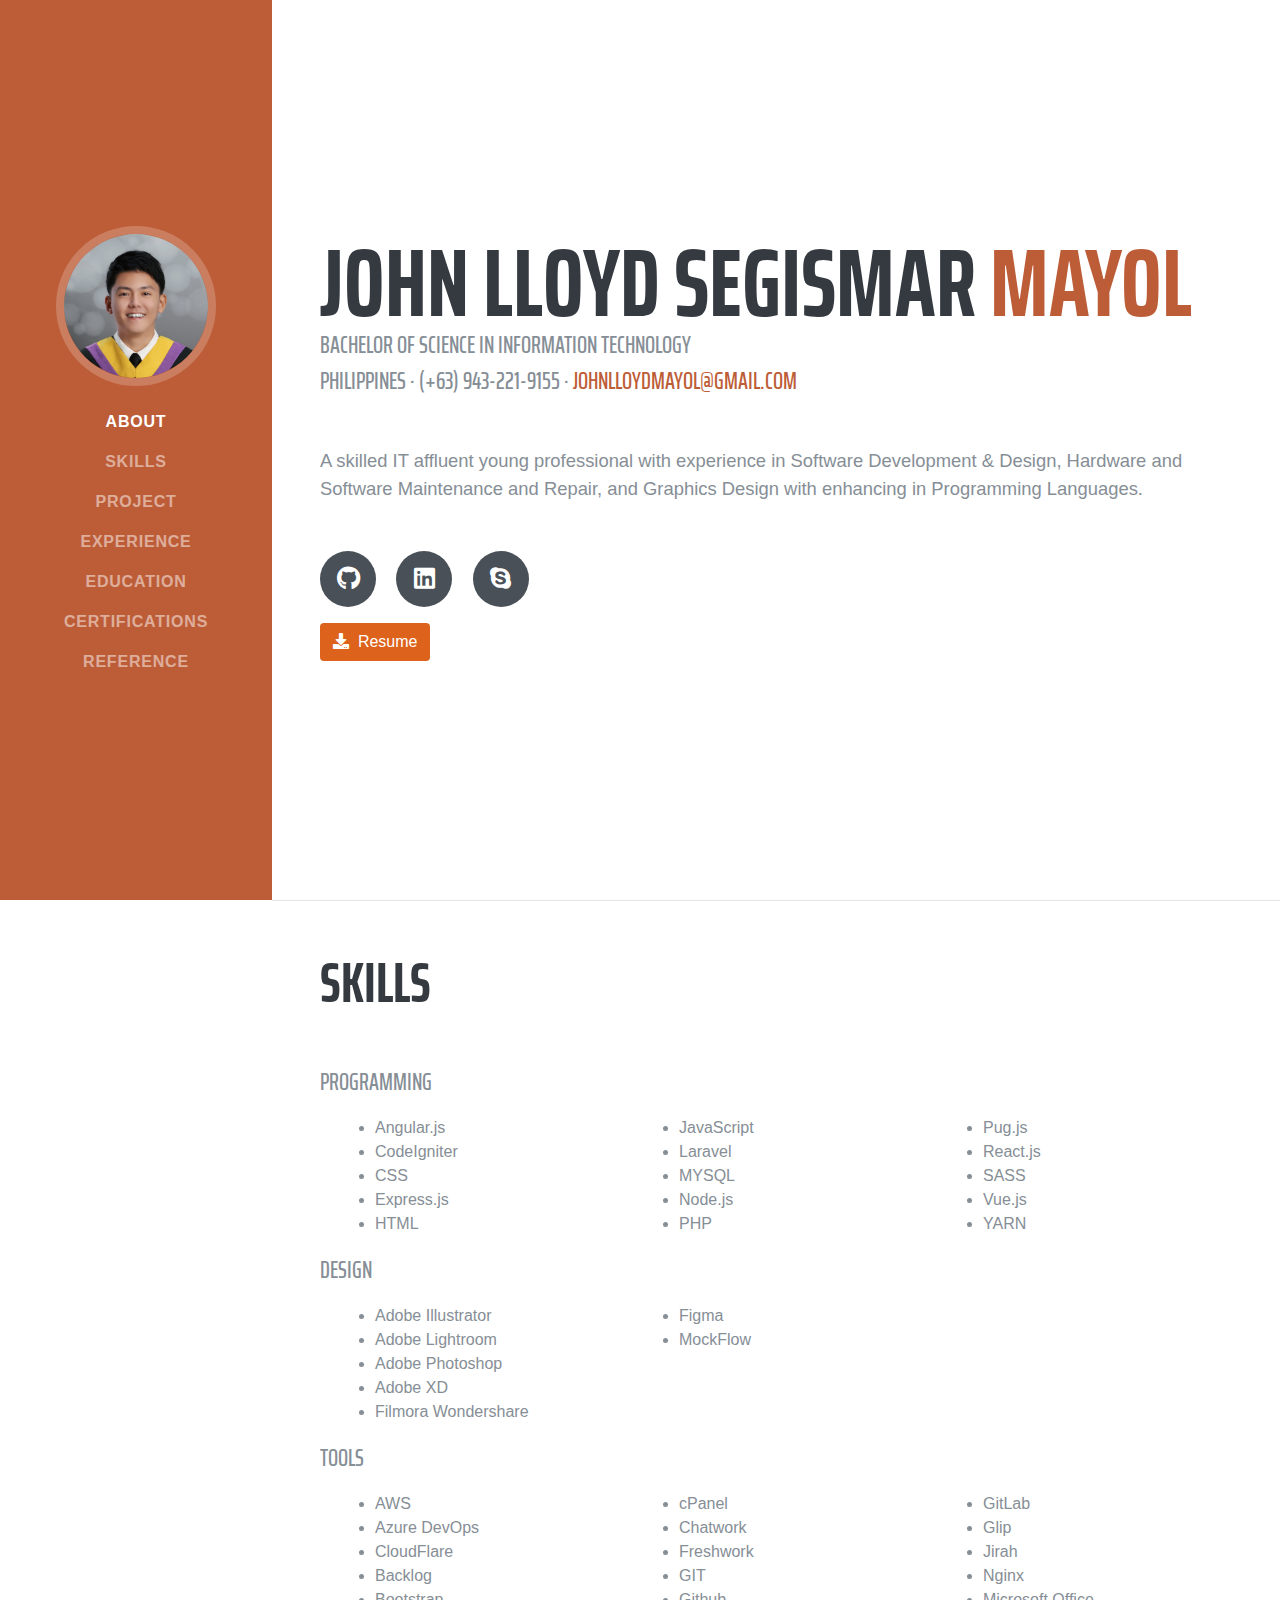
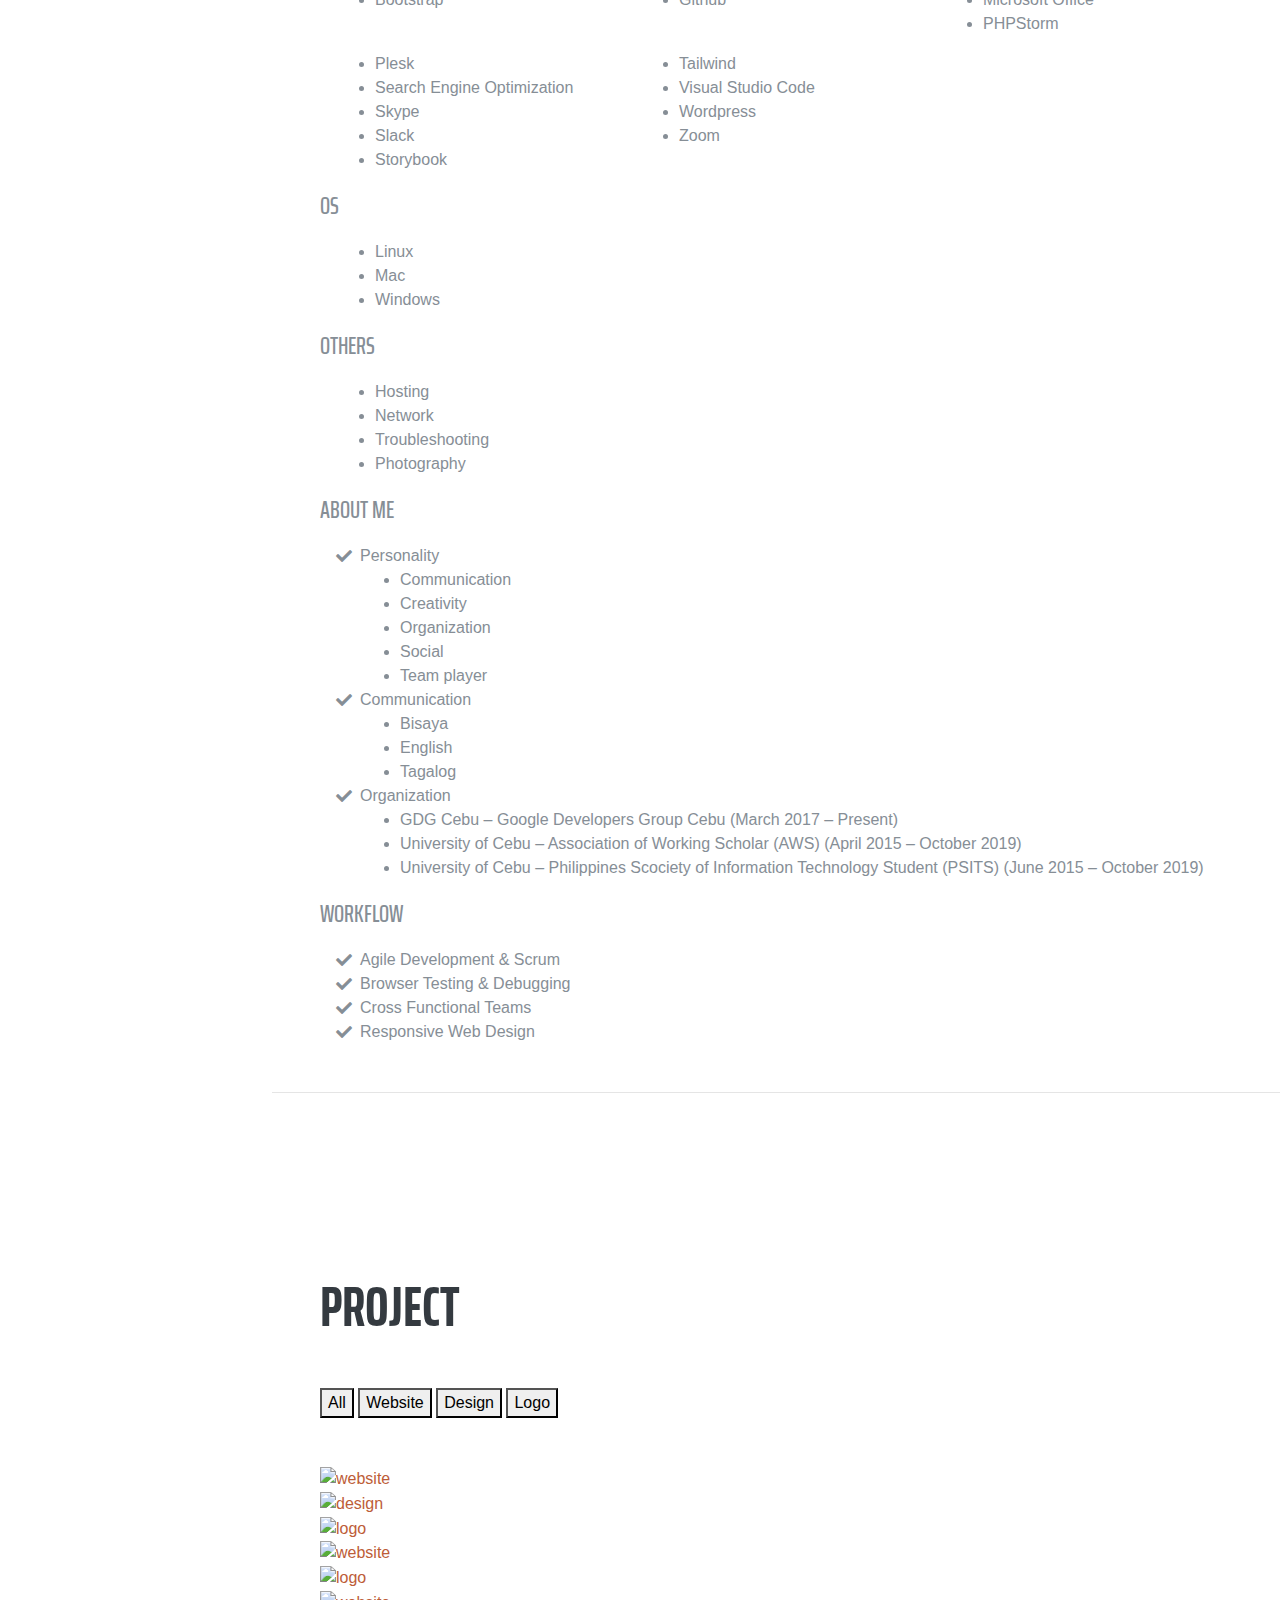
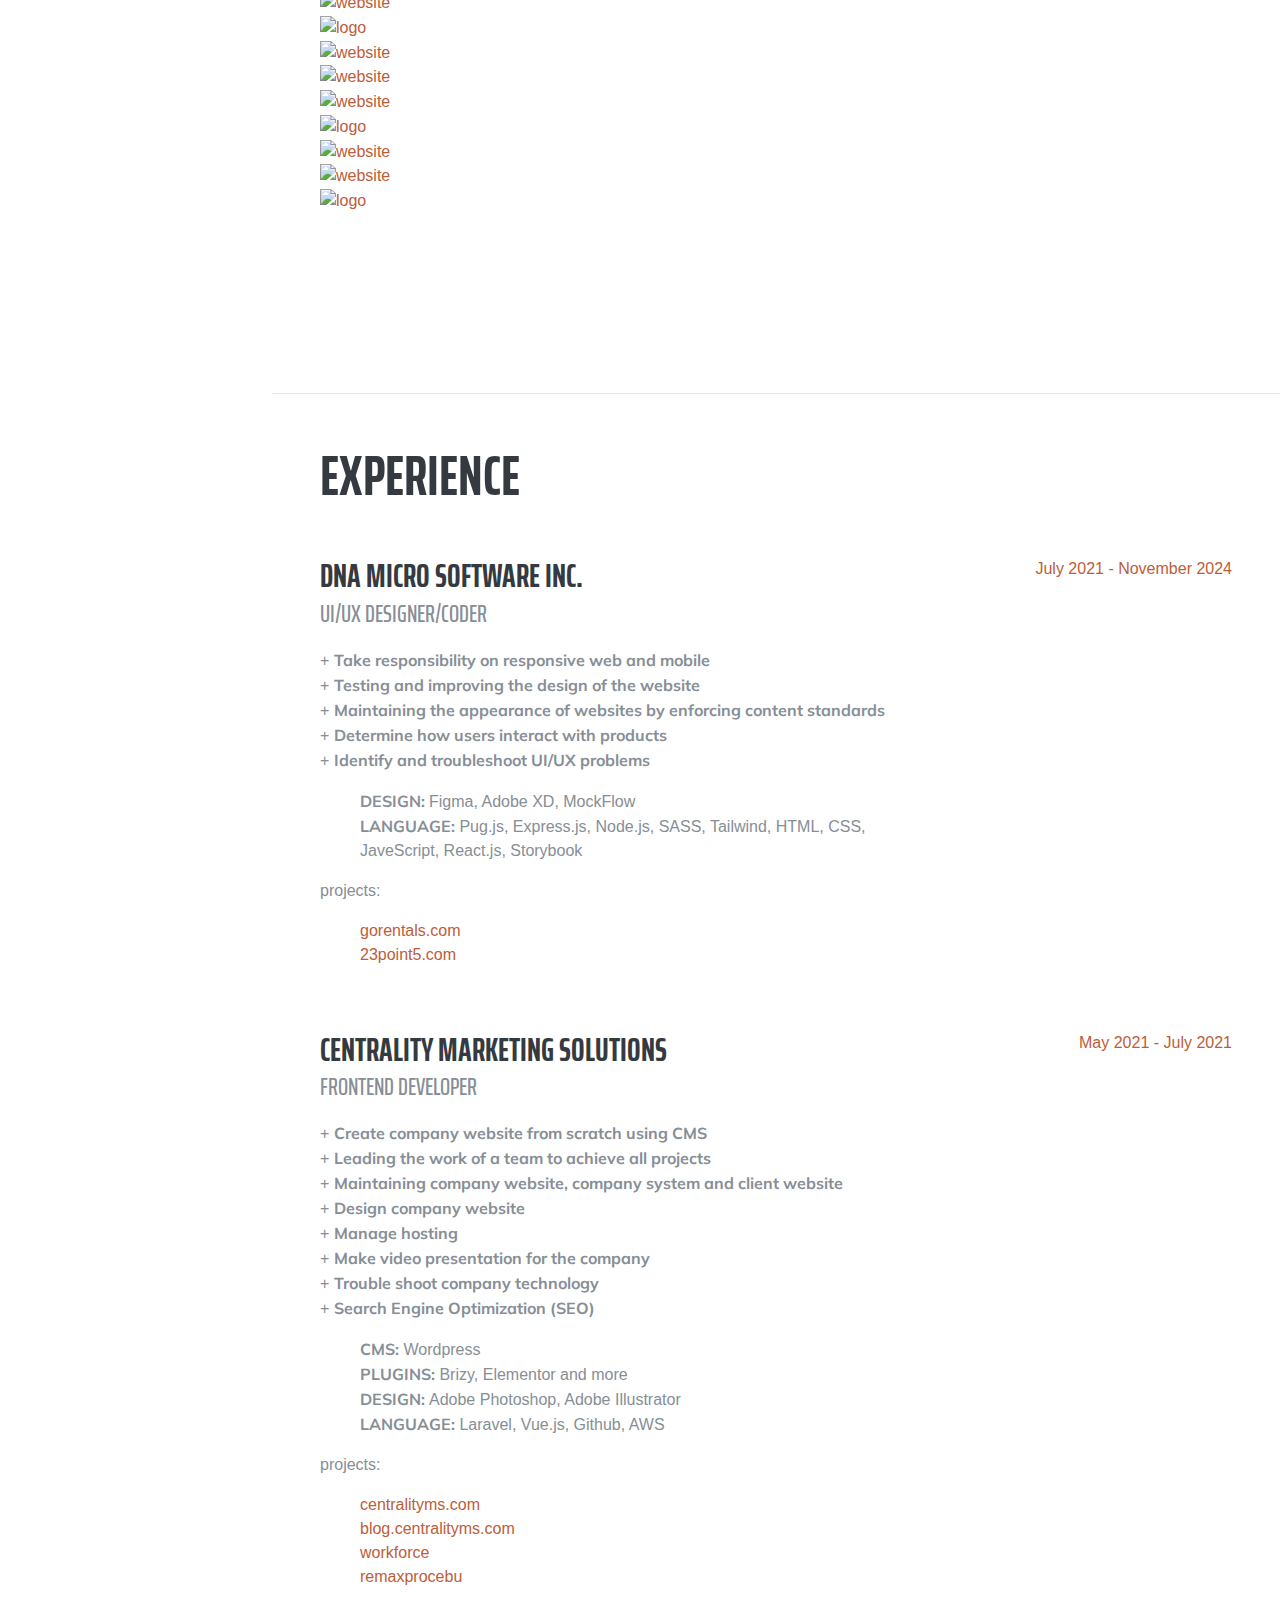
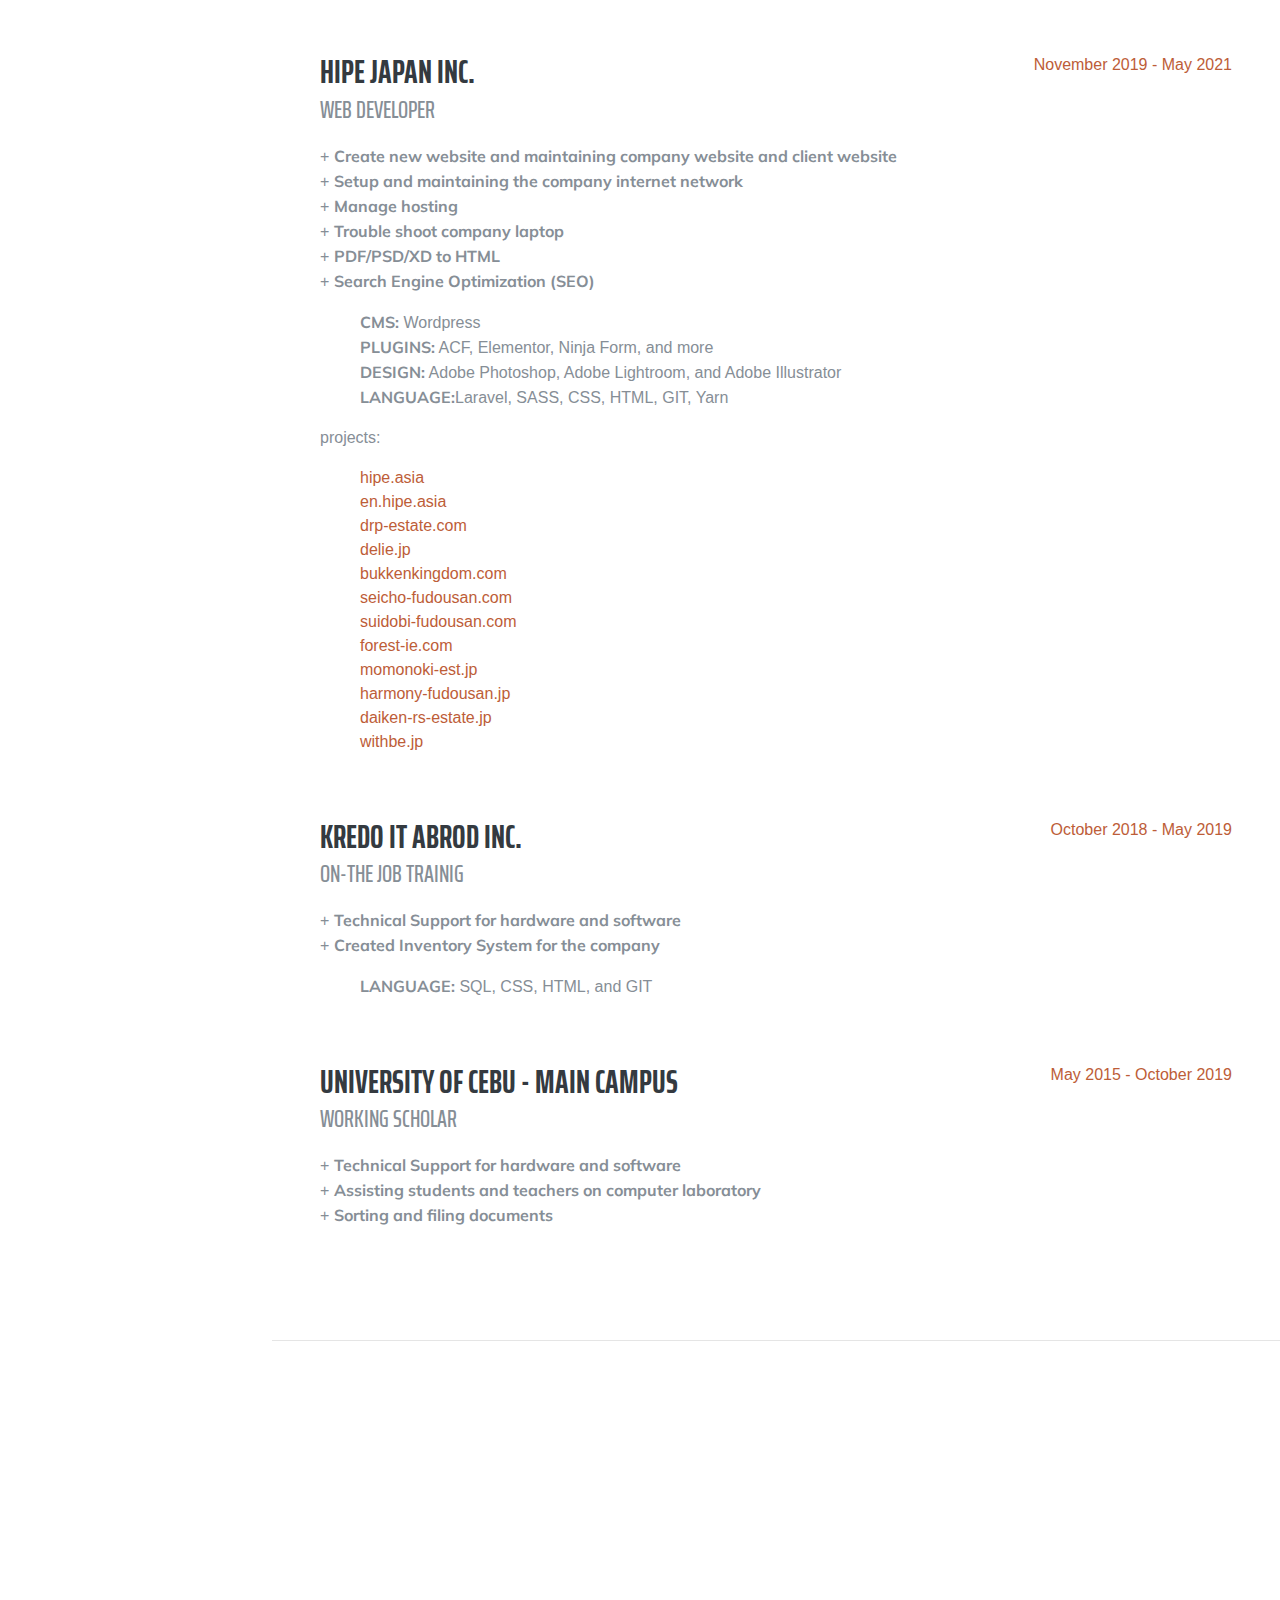
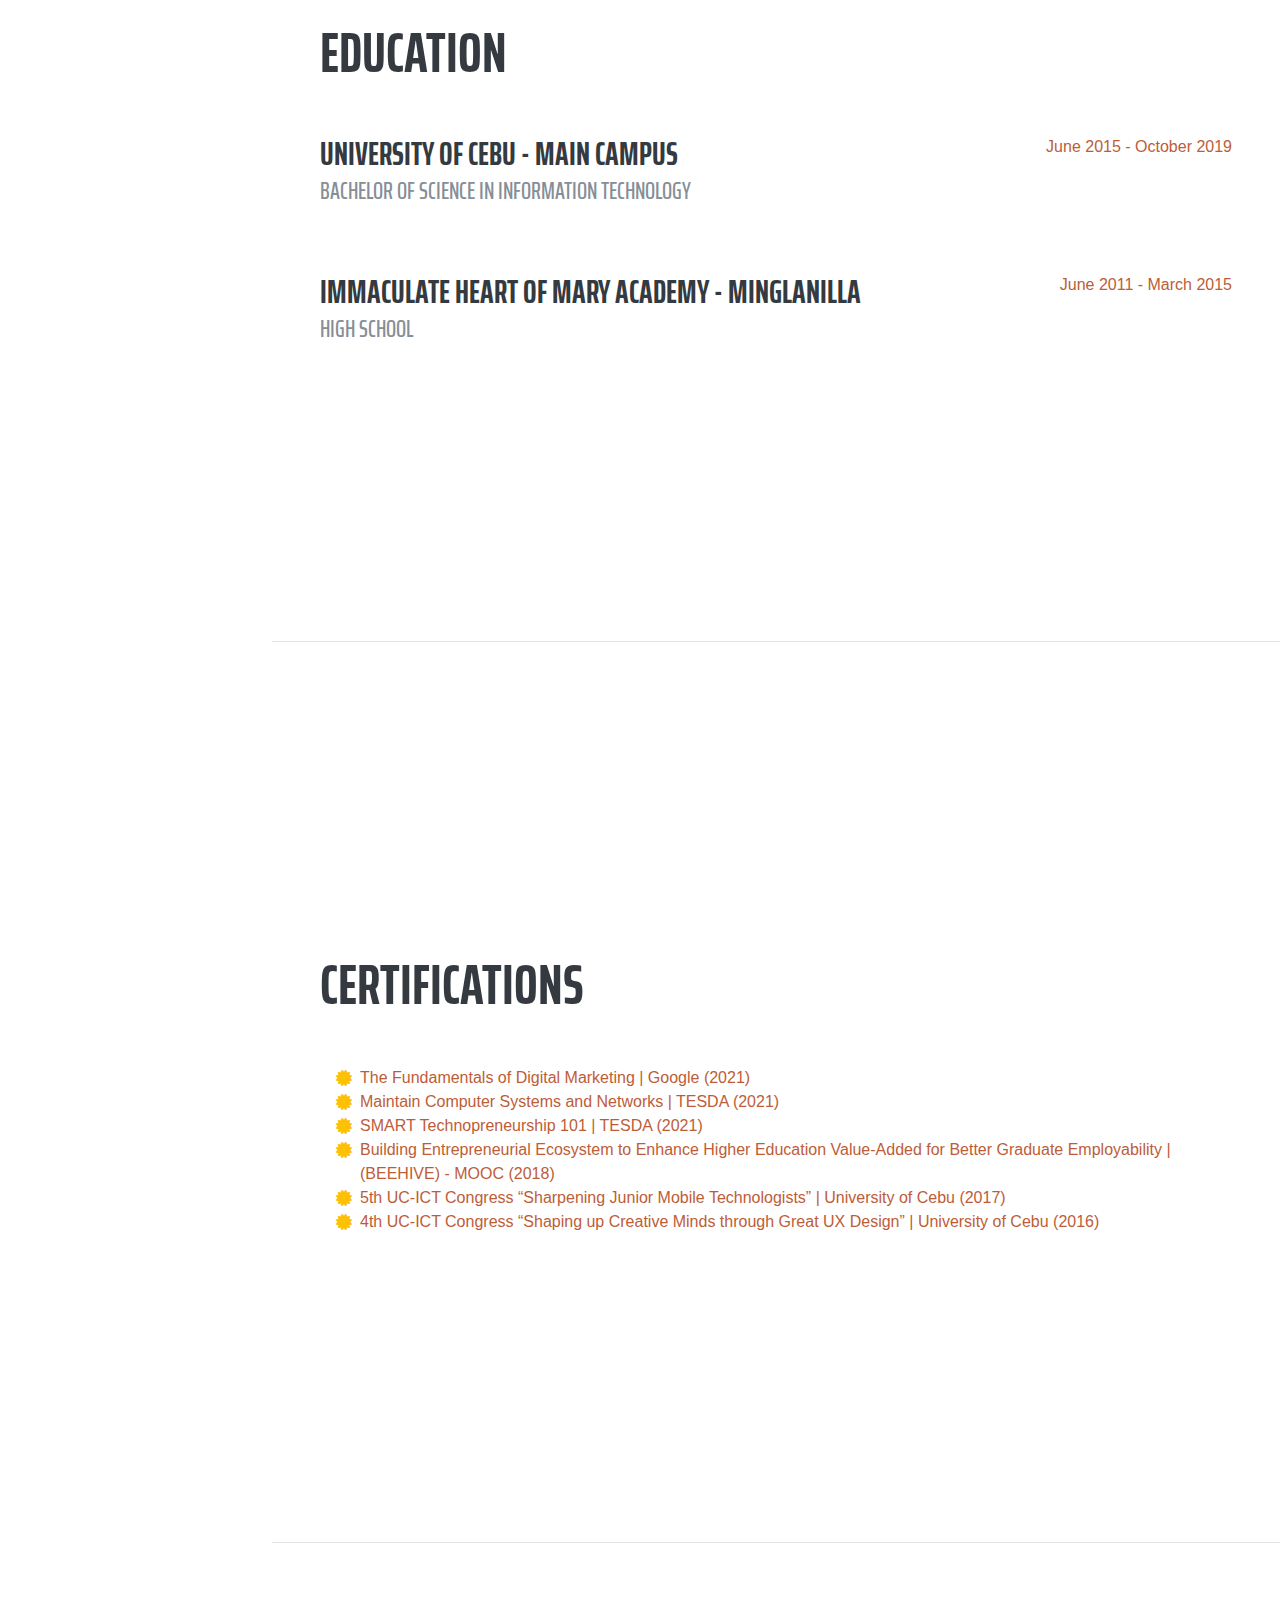
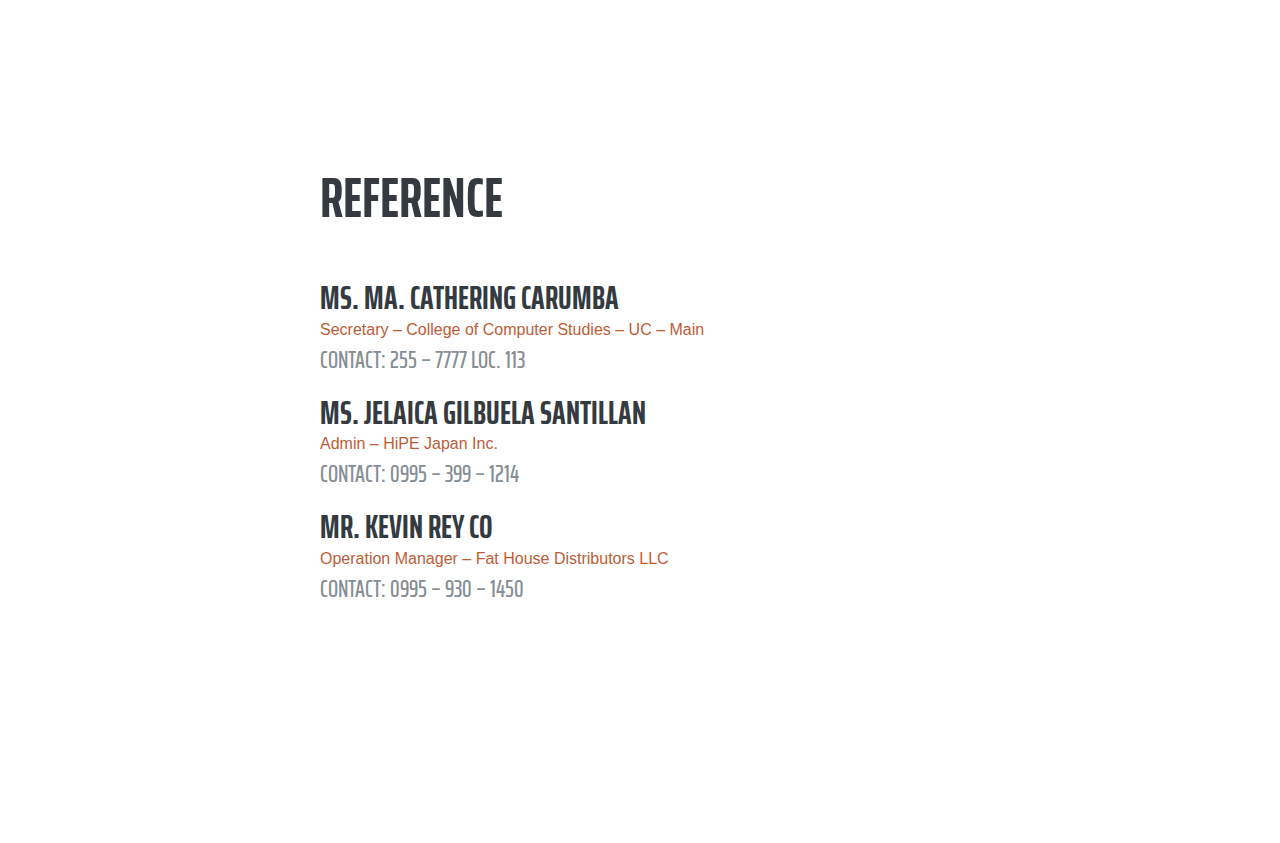
==== index.html @ 45d5c476 "resume update" ====
<!DOCTYPE html>
<html lang="en">

<head>
  <meta charset="utf-8" />
  <meta name="viewport" content="width=device-width, initial-scale=1, shrink-to-fit=no" />
  <meta name="description" content="" />
  <meta name="author" content="" />

  <title>John Lloyd Segismar Mayol</title>

  <link rel="stylesheet" href="css/style.css" />

  <!-- Bootstrap core CSS -->
  <link href="vendor/bootstrap/css/bootstrap.min.css" rel="stylesheet" />

  <!-- Custom fonts for this template -->
  <link href="https://fonts.googleapis.com/css?family=Saira+Extra+Condensed:500,700" rel="stylesheet" />
  <link href="https://fonts.googleapis.com/css?family=Muli:400,400i,800,800i" rel="stylesheet" />
  <link rel="stylesheet" href="css/font_saira.css" />
  <link rel="stylesheet" href="css/font_muli.css" />
  <link href="vendor/fontawesome-free/css/all.min.css" rel="stylesheet" />
  <!-- image popup -->
  <link rel="stylesheet" type="text/css" href="css/jquery.fancybox.css" />

  <!-- Custom styles for this template -->
  <link href="css/resume.min.css" rel="stylesheet" />
</head>

<body id="page-top">
  <nav class="navbar navbar-expand-lg navbar-dark bg-primary fixed-top" id="sideNav">
    <a class="navbar-brand js-scroll-trigger" href="#">
      <span class="d-block d-lg-none">John Lloyd Segismar Mayol</span>
      <span class="d-none d-lg-block">
        <img class="img-fluid img-profile rounded-circle mx-auto mb-2" id="myImg" src="img/2x2.jpg"
          alt="John Lloyd Segismar Mayol - BSIT" />
      </span>
    </a>

    <!-- The Modal -->
    <div id="myModal" class="modal">
      <span class="close">×</span>
      <img class="modal-content" id="img01" />
      <div id="caption"></div>
    </div>

    <script>
      // Get the modal
      var modal = document.getElementById("myModal");

      // Get the image and insert it inside the modal - use its "alt" text as a caption
      var img = document.getElementById("myImg");
      var modalImg = document.getElementById("img01");
      var captionText = document.getElementById("caption");
      img.onclick = function () {
        modal.style.display = "block";
        modalImg.src = this.src;
        captionText.innerHTML = this.alt;
      };

      // Get the <span> element that closes the modal
      var span = document.getElementsByClassName("close")[0];

      // When the user clicks on <span> (x), close the modal
      span.onclick = function () {
        modal.style.display = "none";
      };
    </script>

    <button class="navbar-toggler" type="button" data-toggle="collapse" data-target="#navbarSupportedContent"
      aria-controls="navbarSupportedContent" aria-expanded="false" aria-label="Toggle navigation">
      <span class="navbar-toggler-icon"></span>
    </button>
    <div class="collapse navbar-collapse" id="navbarSupportedContent">
      <ul class="navbar-nav">
        <li class="nav-item">
          <a class="nav-link js-scroll-trigger" href="#about">About</a>
        </li>
        <li class="nav-item">
          <a class="nav-link js-scroll-trigger" href="#skills">Skills</a>
        </li>
        <li class="nav-item">
          <a class="nav-link js-scroll-trigger" href="#project">Project</a>
        </li>
        <li class="nav-item">
          <a class="nav-link js-scroll-trigger" href="#experience">Experience</a>
        </li>
        <li class="nav-item">
          <a class="nav-link js-scroll-trigger" href="#education">Education</a>
        </li>
        <li class="nav-item">
          <a class="nav-link js-scroll-trigger" href="#awards">Certifications</a>
        </li>
        <li class="nav-item">
          <a class="nav-link js-scroll-trigger" href="#Reference">Reference</a>
        </li>
      </ul>
    </div>
  </nav>

  <div class="container-fluid p-0">
    <!-- about me -->
    <section class="resume-section p-3 p-lg-5 d-flex align-items-center" id="about">
      <div style="position: absolute; top: 0">
        <a href="storage.html" style="color: white; cursor: default">sada</a>
      </div>
      <div class="w-100">
        <h1 class="mb-0">
          John Lloyd Segismar
          <span class="text-primary">Mayol</span>
        </h1>
        <div class="subheading mb-5">
          Bachelor of Science in Information Technology
          <br />
          PHILIPPINES · (+63) 943-221-9155 ·
          <a href="mailto:johnlloydmayol@gmail.com">johnlloydmayol@gmail.com</a>
        </div>
        <p class="lead mb-5">
          A skilled IT affluent young professional with experience in Software
          Development & Design, Hardware and Software Maintenance and Repair,
          and Graphics Design with enhancing in Programming Languages.
        </p>
        <div class="social-icons mb-3">
          <a href="https://github.com/mayol27" target="_blank">
            <i class="fab fa-github"></i>
          </a>
          <a href="https://www.linkedin.com/in/john-lloyd-mayol" target="_blank">
            <i class="fab fa-linkedin"></i>
          </a>
          <a href="https://join.skype.com/invite/XIuGRihGz2Zf?sendfile" target="_blank">
            <i class="fab fa-skype"></i>
          </a>
        </div>
        <div>
          <a href="john_lloyd_mayol.zip">
            <button type="button" class="btn" style="background-color: rgb(221, 98, 27); color: white">
              <i class="fa fa-download"></i>&nbsp; Resume
            </button></a>
        </div>
      </div>
    </section>

    <hr class="m-0" />
    <!-- skill -->
    <section class="resume-section p-3 p-lg-5 d-flex align-items-center" id="skills">
      <div class="w-100">
        <h2 class="mb-5">Skills</h2>
        <!-- Programming -->
        <div class="subheading mb-3">Programming</div>
        <div class="container-fluid">
          <div class="row">
            <div class="col-lg-4">
              <ul class="fa-ul mb-0" style="list-style-type: disc">
                <li>Angular.js</li>
                <li>CodeIgniter</li>
                <li>CSS</li>
                <li>Express.js</li>
                <li>HTML</li>
              </ul>
            </div>
            <div class="col-lg-4">
              <ul class="fa-ul mb-0 mb-3" style="list-style-type: disc">
                <li>JavaScript</li>
                <li>Laravel</li>
                <li>MYSQL</li>
                <li>Node.js</li>
                <li>PHP</li>
              </ul>
            </div>
            <div class="col-lg-4">
              <ul class="fa-ul mb-0 mb-3" style="list-style-type: disc">
                <li>Pug.js</li>
                <li>React.js</li>
                <li>SASS</li>
                <li>Vue.js</li>
                <li>YARN</li>
              </ul>
            </div>
          </div>
        </div>
        <!-- Tools -->
        <div class="subheading mb-3">Design</div>
        <div class="container-fluid">
          <div class="row">
            <div class="col-lg-4">
              <ul class="fa-ul mb-0 mb-3" style="list-style-type: disc">
                <li>Adobe Illustrator</li>
                <li>Adobe Lightroom</li>
                <li>Adobe Photoshop</li>
                <li>Adobe XD</li>
                <li>Filmora Wondershare</li>
              </ul>
            </div>
            <div class="col-lg-4">
              <ul class="fa-ul mb-0 mb-3" style="list-style-type: disc">
                <li>Figma</li>
                <li>MockFlow</li>
              </ul>
            </div>
          </div>
        </div>
        <!-- Tools -->
        <div class="subheading mb-3">Tools</div>
        <div class="container-fluid">
          <div class="row">
            <div class="col-lg-4">
              <ul class="fa-ul mb-0 mb-3" style="list-style-type: disc">
                <li>AWS</li>
                <li>Azure DevOps</li>
                <li>CloudFlare</li>
                <li>Backlog</li>
                <li>Bootstrap</li>
              </ul>
            </div>
            <div class="col-lg-4">
              <ul class="fa-ul mb-0 mb-3" style="list-style-type: disc">
                <li>cPanel</li>
                <li>Chatwork</li>
                <li>Freshwork</li>
                <li>GIT</li>
                <li>Github</li>
              </ul>
            </div>
            <div class="col-lg-4">
              <ul class="fa-ul mb-0 mb-3" style="list-style-type: disc">
                <li>GitLab</li>
                <li>Glip</li>
                <li>Jirah</li>
                <li>Nginx</li>
                <li>Microsoft Office</li>
                <li>PHPStorm</li>
              </ul>
            </div>
            <div class="col-lg-4">
              <ul class="fa-ul mb-0 mb-3" style="list-style-type: disc">
                <li>Plesk</li>
                <li>Search Engine Optimization</li>
                <li>Skype</li>
                <li>Slack</li>
                <li>Storybook</li>
              </ul>
            </div>
            <div class="col-lg-4">
              <ul class="fa-ul mb-0 mb-3" style="list-style-type: disc">
                <li>Tailwind</li>
                <li>Visual Studio Code</li>
                <li>Wordpress</li>
                <li>Zoom</li>
              </ul>
            </div>
          </div>
        </div>
        <!-- OS -->
        <div class="subheading mb-3">OS</div>
        <div class="container-fluid">
          <div class="row">
            <div class="col-lg-4">
              <ul class="fa-ul mb-0 mb-3" style="list-style-type: disc">
                <li>Linux</li>
                <li>Mac</li>
                <li>Windows</li>
              </ul>
            </div>
          </div>
        </div>
        <!-- others -->
        <div class="subheading mb-3">Others</div>
        <div class="container-fluid">
          <div class="row">
            <div class="col-lg-4">
              <ul class="fa-ul mb-0 mb-3" style="list-style-type: disc">
                <li>Hosting</li>
                <li>Network</li>
                <li>Troubleshooting</li>
                <li>Photography</li>
              </ul>
            </div>
          </div>
        </div>
        <!-- Personality -->
        <div class="subheading mb-3">about me</div>
        <ul class="fa-ul mb-0 mb-3">
          <li>
            <i class="fa-li fa fa-check"></i>
            Personality
            <ul style="list-style-type: disc">
              <li>Communication</li>
              <li>Creativity</li>
              <li>Organization</li>
              <li>Social</li>
              <li>Team player</li>
            </ul>
          </li>
          <li>
            <i class="fa-li fa fa-check"></i>
            Communication
            <ul style="list-style-type: disc">
              <li>Bisaya</li>
              <li>English</li>
              <li>Tagalog</li>
            </ul>
          </li>
          <li>
            <i class="fa-li fa fa-check"></i>
            Organization
            <ul style="list-style-type: disc">
              <li>
                GDG Cebu – Google Developers Group Cebu (March 2017 – Present)
              </li>
              <li>
                University of Cebu – Association of Working Scholar (AWS)
                (April 2015 – October 2019)
              </li>
              <li>
                University of Cebu – Philippines Scociety of Information
                Technology Student (PSITS) (June 2015 – October 2019)
              </li>
            </ul>
          </li>
        </ul>

        <div class="subheading mb-3">Workflow</div>
        <ul class="fa-ul mb-0">
          <li>
            <i class="fa-li fa fa-check"></i>
            Agile Development &amp; Scrum
          </li>
          <li>
            <i class="fa-li fa fa-check"></i>
            Browser Testing &amp; Debugging
          </li>
          <li>
            <i class="fa-li fa fa-check"></i>
            Cross Functional Teams
          </li>
          <li>
            <i class="fa-li fa fa-check"></i>
            Responsive Web Design
          </li>
        </ul>
      </div>
    </section>

    <hr class="m-0" />
    <!-- Project -->
    <section class="resume-section p-3 p-lg-5 d-flex align-items-center" id="project">
      <div class="w-100">
        <h2 class="mb-5">Project</h2>
        <div class="filter">
          <div class="filter-title mb-5">
            <button class="filter-button all active">All</button>
            <button class="filter-button filter-website">Website</button>
            <button class="filter-button filter-design">Design</button>
            <button class="filter-button filter-logo">Logo</button>
          </div>
          <!-- modal -->
          <div style="display: none">
            <div style="display: none" id="website_01">
              <img src="img/filter/website_01.jpg" width="100%" />
            </div>
            <div style="display: none" id="website_02">
              <img src="img/filter/website_02.jpg" width="100%" />
            </div>
            <div style="display: none" id="website_03">
              <img src="img/filter/website_03.jpg" width="100%" />
            </div>
            <div style="display: none" id="website_04">
              <img src="img/filter/website_04.jpg" width="100%" />
            </div>
            <div style="display: none" id="website_05">
              <img src="img/filter/website_05.jpg" width="100%" />
            </div>
            <div style="display: none" id="website_06">
              <img src="img/filter/website_06.jpg" width="100%" />
            </div>
            <div style="display: none" id="website_07">
              <img src="img/filter/website_07.jpg" width="100%" />
            </div>
            <div style="display: none" id="website_08">
              <img src="img/filter/website_08.jpg" width="100%" />
            </div>
            <div style="display: none" id="design_01">
              <img src="img/filter/design_01.jpg" width="100%" />
            </div>
            <div style="display: none" id="logo_01">
              <img src="img/filter/logo_01.png" width="100%" />
            </div>
            <div style="display: none" id="logo_02">
              <img src="img/filter/logo_02.png" width="100%" />
            </div>
            <div style="display: none" id="logo_03">
              <img src="img/filter/logo_03.png" width="100%" />
            </div>
            <div style="display: none" id="logo_04">
              <img src="img/filter/logo_04.png" width="100%" />
            </div>
            <div style="display: none" id="logo_05">
              <img src="img/filter/logo_05.png" width="100%" />
            </div>
          </div>
          <!-- modal end -->
          <div class="filter-container">
            <div class="item filter-website">
              <a data-fancybox data-src="#website_01" href="javascript:;">
                <img src="img/filter/website_01.jpg" alt="website"></img>
              </a>
            </div>
            <div class="item filter-design">
              <a data-fancybox data-src="#design_01" href="javascript:;">
                <img src="img/filter/design_01.jpg" alt="design"></img>
              </a>
            </div>
            <div class="item filter-logo">
              <a data-fancybox data-src="#logo_01" href="javascript:;">
                <img src="img/filter/logo_01.png" alt="logo"></img>
              </a>
            </div>
            <div class="item filter-website">
              <a data-fancybox data-src="#website_02" href="javascript:;">
                <img src="img/filter/website_02.jpg" alt="website"></img>
              </a>
            </div>
            <div class="item filter-logo">
              <a data-fancybox data-src="#logo_02" href="javascript:;">
                <img src="img/filter/logo_02.png" alt="logo"></img>
              </a>
            </div>
            <div class="item filter-website filter-design">
              <a data-fancybox data-src="#website_03" href="javascript:;">
                <img src="img/filter/website_03.jpg" alt="website"></img>
              </a>
            </div>
            <div class="item filter-logo">
              <a data-fancybox data-src="#logo_03" href="javascript:;">
                <img src="img/filter/logo_03.png" alt="logo"></img>
              </a>
            </div>
            <div class="item filter-website filter-design">
              <a data-fancybox data-src="#website_04" href="javascript:;">
                <img src="img/filter/website_04.jpg" alt="website"></img>
              </a>
            </div>
            <div class="item filter-website">
              <a data-fancybox data-src="#website_05" href="javascript:;">
                <img src="img/filter/website_05.jpg" alt="website"></img>
              </a>
            </div>
            <div class="item filter-website">
              <a data-fancybox data-src="#website_06" href="javascript:;">
                <img src="img/filter/website_06.jpg" alt="website"></img>
              </a>
            </div>
            <div class="item filter-logo">
              <a data-fancybox data-src="#logo_04" href="javascript:;">
                <img src="img/filter/logo_04.png" alt="logo"></img>
              </a>
            </div>
            <div class="item filter-website filter-design">
              <a data-fancybox data-src="#website_07" href="javascript:;">
                <img src="img/filter/website_07.jpg" alt="website"></img>
              </a>
            </div>
            <div class="item filter-website">
              <a data-fancybox data-src="#website_08" href="javascript:;">
                <img src="img/filter/website_08.jpg" alt="website"></img>
              </a>
            </div>
            <div class="item filter-logo">
              <a data-fancybox data-src="#logo_05" href="javascript:;">
                <img src="img/filter/logo_05.png" alt="logo"></img>
              </a>
            </div>
          </div>
        </div>
      </div>
    </section>

    <hr class="m-0" />
    <!-- experience -->
    <section class="resume-section p-3 p-lg-5 d-flex justify-content-center" id="experience">
      <div class="w-100">
        <h2 class="mb-5">Experience</h2>

        <!-- DNA Micro Software Inc. -->
        <div class="resume-item d-flex flex-column flex-md-row justify-content-between mb-5">
          <div class="resume-content">
            <h3 class="mb-0">DNA Micro Software Inc.</h3>
            <div class="subheading mb-3">UI/UX Designer/Coder</div>
            <p>
              + <b>Take responsibility on responsive web and mobile</b>
              <br />
              + <b>Testing and improving the design of the website</b>
              <br />
              +
              <b>Maintaining the appearance of websites by enforcing content
                standards</b>
              <br />
              + <b>Determine how users interact with products</b>
              <br />
              + <b>Identify and troubleshoot UI/UX problems</b>
            </p>
            <ul>
              <li><b> DESIGN: </b> Figma, Adobe XD, MockFlow</li>
              <li>
                <b>LANGUAGE:</b>
                Pug.js, Express.js, Node.js, SASS, Tailwind, HTML, CSS,
                JaveScript, React.js, Storybook
              </li>
            </ul>
            <p>projects:</p>
            <ul>
              <li>
                <a href="https://gorentals.com/" target="_blank">gorentals.com</a>
              </li>
              <li>
                <a href="https://www.23point5.com/" target="_blank">23point5.com</a>
              </li>
            </ul>
          </div>
          <div class="resume-date text-md-right">
            <span class="text-primary">July 2021 - November 2024</span>
          </div>
        </div>
        <!-- end DNA Micro Software Inc. -->

        <!-- Centrality Marketing Solutions -->
        <div class="resume-item d-flex flex-column flex-md-row justify-content-between mb-5">
          <div class="resume-content">
            <h3 class="mb-0">Centrality Marketing Solutions</h3>
            <div class="subheading mb-3">Frontend Developer</div>
            <p>
              + <b>Create company website from scratch using CMS</b>
              <br />
              + <b>Leading the work of a team to achieve all projects</b>
              <br />
              +
              <b>Maintaining company website, company system and client
                website</b>
              <br />
              + <b>Design company website</b>
              <br />
              + <b>Manage hosting</b>
              <br />
              + <b>Make video presentation for the company </b>
              <br />
              + <b>Trouble shoot company technology</b>
              <br />
              + <b>Search Engine Optimization (SEO)</b>
            </p>
            <ul>
              <li>
                <b>CMS:</b>
                Wordpress
              </li>
              <li><b>PLUGINS:</b> Brizy, Elementor and more</li>
              <li>
                <b> DESIGN: </b>
                Adobe Photoshop, Adobe Illustrator
              </li>
              <li>
                <b>LANGUAGE:</b>
                Laravel, Vue.js, Github, AWS
              </li>
            </ul>
            <p>projects:</p>
            <ul>
              <li>
                <a href="https://www.centralityms.com/" target="_blank">centralityms.com</a>
              </li>
              <li>
                <a href="https://www.blog.centralityms.com/" target="_blank">blog.centralityms.com</a>
              </li>
              <li>
                <a href="!" target="_blank">workforce</a>
              </li>
              <li>
                <a href="https://remaxprocebu.com/" target="_blank">remaxprocebu</a>
              </li>
            </ul>
          </div>
          <div class="resume-date text-md-right">
            <span class="text-primary">May 2021 - July 2021</span>
          </div>
        </div>
        <!-- end Centrality Marketing Solutions -->

        <!-- HiPE Inc. -->
        <div class="resume-item d-flex flex-column flex-md-row justify-content-between mb-5">
          <div class="resume-content">
            <h3 class="mb-0">HiPE Japan Inc.</h3>
            <div class="subheading mb-3">Web Developer</div>
            <p>
              +
              <b>Create new website and maintaining company website and client
                website</b>
              <br />
              + <b>Setup and maintaining the company internet network</b>
              <br />
              + <b>Manage hosting</b>
              <br />
              + <b>Trouble shoot company laptop</b>
              <br />
              + <b>PDF/PSD/XD to HTML</b>
              <br />
              + <b>Search Engine Optimization (SEO)</b>
            </p>
            <ul>
              <li>
                <b>CMS:</b>
                Wordpress
              </li>
              <li><b>PLUGINS:</b> ACF, Elementor, Ninja Form, and more</li>
              <li>
                <b>DESIGN:</b> Adobe Photoshop, Adobe Lightroom, and Adobe
                Illustrator
              </li>
              <li><b>LANGUAGE:</b>Laravel, SASS, CSS, HTML, GIT, Yarn</li>
            </ul>
            <p>projects:</p>
            <ul>
              <li>
                <a href="http://hipe.asia" target="_blank">hipe.asia</a>
              </li>
              <li>
                <a href="http://en.hipe.asia" target="_blank">en.hipe.asia</a>
              </li>
              <li>
                <a href="http://drp-estate.com" target="_blank">drp-estate.com</a>
              </li>
              <li>
                <a href="http://delie.jp" target="_blank">delie.jp</a>
              </li>
              <li>
                <a href="http://bukkenkingdom.com" target="_blank">bukkenkingdom.com</a>
              </li>
              <li>
                <a href="http://seicho-fudousan.com" target="_blank">seicho-fudousan.com</a>
              </li>
              <li>
                <a href="http://suidobi-fudousan.com" target="_blank">suidobi-fudousan.com</a>
              </li>
              <li>
                <a href="http://forest-ie.com" target="_blank">forest-ie.com</a>
              </li>
              <li>
                <a href="http://momonoki-est.jp" target="_blank">momonoki-est.jp</a>
              </li>
              <li>
                <a href="http://harmony-fudousan.jp" target="_blank">harmony-fudousan.jp</a>
              </li>
              <li>
                <a href="http://daiken-rs-estate.jp" target="_blank">daiken-rs-estate.jp</a>
              </li>
              <li>
                <a href="http://withbe.jp" target="_blank">withbe.jp</a>
              </li>
            </ul>
          </div>
          <div class="resume-date text-md-right">
            <span class="text-primary">November 2019 - May 2021</span>
          </div>
        </div>
        <!-- end HiPE Inc. -->

        <!-- KREDO IT ABROD INC. -->
        <div class="resume-item d-flex flex-column flex-md-row justify-content-between mb-5">
          <div class="resume-content">
            <h3 class="mb-0">KREDO IT ABROD INC.</h3>
            <div class="subheading mb-3">ON-THE JOB TRAINIG</div>
            <p>
              + <b>Technical Support for hardware and software</b> <br />
              + <b>Created Inventory System for the company</b>
            </p>
            <ul>
              <li><b>LANGUAGE:</b> SQL, CSS, HTML, and GIT</li>
            </ul>
          </div>
          <div class="resume-date text-md-right">
            <span class="text-primary">October 2018 - May 2019</span>
          </div>
        </div>
        <!-- end KREDO IT ABROD INC. -->

        <!-- WORKING SCHOLAR -->
        <div class="resume-item d-flex flex-column flex-md-row justify-content-between mb-5">
          <div class="resume-content">
            <h3 class="mb-0">University of Cebu - Main Campus</h3>
            <div class="subheading mb-3">WORKING SCHOLAR</div>
            <p>
              + <b>Technical Support for hardware and software</b> <br />
              + <b>Assisting students and teachers on computer laboratory</b>
              <br />
              + <b>Sorting and filing documents</b>
            </p>
          </div>
          <div class="resume-date text-md-right">
            <span class="text-primary">May 2015 - October 2019</span>
          </div>
        </div>
        <!-- end WORKING SCHOLAR -->
      </div>
    </section>

    <hr class="m-0" />
    <!-- school -->
    <section class="resume-section p-3 p-lg-5 d-flex align-items-center" id="education">
      <div class="w-100">
        <h2 class="mb-5">Education</h2>

        <div class="resume-item d-flex flex-column flex-md-row justify-content-between mb-5">
          <div class="resume-content">
            <h3 class="mb-0">University of Cebu - Main Campus</h3>
            <div class="subheading mb-3">
              Bachelor of Science in Information Technology
            </div>
            <!-- <div>Computer Science - Web Development Track</div>
            <p>GPA: 2.23</p> -->
          </div>
          <div class="resume-date text-md-right">
            <span class="text-primary">June 2015 - October 2019</span>
          </div>
        </div>

        <div class="resume-item d-flex flex-column flex-md-row justify-content-between">
          <div class="resume-content">
            <h3 class="mb-0">
              Immaculate Heart of Mary Academy - Minglanilla
            </h3>
            <div class="subheading mb-3">High School</div>
          </div>
          <div class="resume-date text-md-right">
            <span class="text-primary">June 2011 - March 2015</span>
          </div>
        </div>
      </div>
    </section>

    <hr class="m-0" />
    <!-- awards -->
    <section class="resume-section p-3 p-lg-5 d-flex align-items-center" id="awards">
      <div class="w-100">
        <h2 class="mb-5">Certifications</h2>
        <div style="display: none" id="Digital_Garage">
          <img src="img/certificate/Google_Digital_Garage_Certificate.jpg" width="80%" />
        </div>
        <div style="display: none" id="system_network">
          <img src="img/certificate/TESDA_Maintain Computer Systems and Networks_Certificate of Completion.jpg"
            width="80%" />
        </div>
        <div style="display: none" id="Technopreneurship">
          <img src="img/certificate/TESDA_SMARTtechno101_Certificate of Completion.jpg" width="80%" />
        </div>
        <div style="display: none" id="Certificate-MOOC-2018">
          <img src="img/certificate/Certificate-MOOC 2018.jpg" width="80%" />
        </div>
        <div style="display: none" id="5th_UC_ICT_201">
          <img src="img/certificate/5th UC_ICT_2017.jpg" width="80%" />
        </div>
        <div style="display: none" id="4th_UC_ICT_Congress_2016">
          <img src="img/certificate/4th UC_ICT Congress_2016.jpg" width="80%" />
        </div>
        <ul class="fa-ul mb-0">
          <li>
            <i class="fa-li fa fa-certificate text-warning"></i>
            <a data-fancybox data-src="#Digital_Garage" href="javascript:;">
              The Fundamentals of Digital Marketing | Google (2021)
            </a>
          </li>
          <li>
            <i class="fa-li fa fa-certificate text-warning"></i>
            <a data-fancybox data-src="#system_network" href="javascript:;">
              Maintain Computer Systems and Networks | TESDA (2021)
            </a>
          </li>
          <li>
            <i class="fa-li fa fa-certificate text-warning"></i>
            <a data-fancybox data-src="#Technopreneurship" href="javascript:;">
              SMART Technopreneurship 101 | TESDA (2021)
            </a>
          </li>
          <li>
            <i class="fa-li fa fa-certificate text-warning"></i>
            <a data-fancybox data-src="#Certificate-MOOC-2018" href="javascript:;">
              Building Entrepreneurial Ecosystem to Enhance Higher Education
              Value-Added for Better Graduate Employability | (BEEHIVE) - MOOC
              (2018)
            </a>
          </li>
          <li>
            <i class="fa-li fa fa-certificate text-warning"></i>
            <a data-fancybox data-src="#5th_UC_ICT_201" href="javascript:;">
              5th UC-ICT Congress “Sharpening Junior Mobile Technologists” |
              University of Cebu (2017)
            </a>
          </li>
          <li>
            <i class="fa-li fa fa-certificate text-warning"></i>
            <a data-fancybox data-src="#4th_UC_ICT_Congress_2016" href="javascript:;">
              4th UC-ICT Congress “Shaping up Creative Minds through Great UX
              Design” | University of Cebu (2016)
            </a>
          </li>
        </ul>
      </div>
    </section>

    <hr class="m-0" />

    <section class="resume-section p-3 p-lg-5 d-flex align-items-center" id="Reference">
      <div class="w-100">
        <h2 class="mb-5">Reference</h2>

        <div class="resume-item d-flex flex-column flex-md-row justify-content-between">
          <div class="resume-content">
            <h3 class="mb-0">Ms. Ma. Cathering Carumba</h3>
            <span class="text-primary">Secretary – College of Computer Studies – UC – Main</span>
            <div class="subheading mb-3">Contact: 255 – 7777 loc. 113</div>
          </div>
        </div>

        <div class="resume-item d-flex flex-column flex-md-row justify-content-between">
          <div class="resume-content">
            <h3 class="mb-0">Ms. Jelaica Gilbuela Santillan</h3>
            <span class="text-primary">Admin – HiPE Japan Inc.</span>
            <div class="subheading mb-3">Contact: 0995 – 399 – 1214</div>
          </div>
        </div>

        <div class="resume-item d-flex flex-column flex-md-row justify-content-between">
          <div class="resume-content">
            <h3 class="mb-0">Mr. Kevin Rey Co</h3>
            <span class="text-primary">Operation Manager – Fat House Distributors LLC</span>
            <div class="subheading mb-3">Contact: 0995 – 930 – 1450</div>
          </div>
        </div>
      </div>
    </section>
  </div>

  <!-- Bootstrap core JavaScript -->
  <script src="vendor/jquery/jquery.min.js"></script>
  <script src="vendor/bootstrap/js/bootstrap.bundle.min.js"></script>

  <!-- Plugin JavaScript -->
  <script src="vendor/jquery-easing/jquery.easing.min.js"></script>

  <!-- Custom scripts for this template -->
  <script src="js/resume.min.js"></script>

  <!-- popup image -->
  <!-- <script src="http://code.jquery.com/jquery-3.1.1.min.js"></script> -->
  <script src="js/jquery-3.1.1.min.js"></script>
  <script src="js/jquery.fancybox.js"></script>

  <!-- filter project -->
  <script src="js/filter-project.js"></script>
</body>

</html>
---- css/style.css ----
#myImg {
  border-radius: 5px;
  cursor: pointer;
  transition: 0.3s;
}

#myImg:hover {
  opacity: 0.7;
}

/* The Modal (background) */
.modal {
  display: none; /* Hidden by default */
  position: fixed; /* Stay in place */
  z-index: 1; /* Sit on top */
  padding-top: 100px; /* Location of the box */
  left: 0;
  top: 0;
  width: 100%; /* Full width */
  height: 100%; /* Full height */
  overflow: auto; /* Enable scroll if needed */
  background-color: rgb(0, 0, 0); /* Fallback color */
  background-color: rgba(0, 0, 0, 0.9); /* Black w/ opacity */
}

/* Modal Content (image) */
.modal-content {
  margin: auto;
  display: block;
  width: 35% !important;
  max-width: 700px;
}

/* Caption of Modal Image */
#caption {
  margin: auto;
  display: block;
  width: 80%;
  max-width: 700px;
  text-align: center;
  color: #ccc;
  padding: 10px 0;
  height: 150px;
}

/* Add Animation */
.modal-content,
#caption {
  -webkit-animation-name: zoom;
  -webkit-animation-duration: 0.6s;
  animation-name: zoom;
  animation-duration: 0.6s;
}

@-webkit-keyframes zoom {
  from {
    -webkit-transform: scale(0);
  }
  to {
    -webkit-transform: scale(1);
  }
}

@keyframes zoom {
  from {
    transform: scale(0.1);
  }
  to {
    transform: scale(1);
  }
}

/* The Close Button */
.close {
  position: absolute;
  top: 15px;
  right: 35px;
  color: #f1f1f1 !important;
  font-size: 80px !important;
  font-weight: bold !important;
  transition: 0.3s;
}

.close:hover,
.close:focus {
  color: #bbb;
  text-decoration: none;
  cursor: pointer;
}

/* 100% Image Width on Smaller Screens */
@media only screen and (max-width: 700px) {
  .modal-content {
    width: 100%;
  }
}

ul {
  list-style: none;
}
---- css/font_saira.css ----
/* vietnamese */
@font-face {
    font-family: 'Saira Extra Condensed';
    font-style: normal;
    font-weight: 500;
    src: local('Saira ExtraCondensed Medium'), local('SairaExtraCondensed-Medium'), url(https://fonts.gstatic.com/s/sairaextracondensed/v5/-nFvOHYr-vcC7h8MklGBkrvmUG9rbpkisrTrG2vh1Aphim8.woff2) format('woff2');
    unicode-range: U+0102-0103, U+0110-0111, U+1EA0-1EF9, U+20AB;
  }
  /* latin-ext */
  @font-face {
    font-family: 'Saira Extra Condensed';
    font-style: normal;
    font-weight: 500;
    src: local('Saira ExtraCondensed Medium'), local('SairaExtraCondensed-Medium'), url(https://fonts.gstatic.com/s/sairaextracondensed/v5/-nFvOHYr-vcC7h8MklGBkrvmUG9rbpkisrTrG2vh1Qphim8.woff2) format('woff2');
    unicode-range: U+0100-024F, U+0259, U+1E00-1EFF, U+2020, U+20A0-20AB, U+20AD-20CF, U+2113, U+2C60-2C7F, U+A720-A7FF;
  }
  /* latin */
  @font-face {
    font-family: 'Saira Extra Condensed';
    font-style: normal;
    font-weight: 500;
    src: local('Saira ExtraCondensed Medium'), local('SairaExtraCondensed-Medium'), url(https://fonts.gstatic.com/s/sairaextracondensed/v5/-nFvOHYr-vcC7h8MklGBkrvmUG9rbpkisrTrG2vh2wph.woff2) format('woff2');
    unicode-range: U+0000-00FF, U+0131, U+0152-0153, U+02BB-02BC, U+02C6, U+02DA, U+02DC, U+2000-206F, U+2074, U+20AC, U+2122, U+2191, U+2193, U+2212, U+2215, U+FEFF, U+FFFD;
  }
  /* vietnamese */
  @font-face {
    font-family: 'Saira Extra Condensed';
    font-style: normal;
    font-weight: 700;
    src: local('Saira ExtraCondensed Bold'), local('SairaExtraCondensed-Bold'), url(https://fonts.gstatic.com/s/sairaextracondensed/v5/-nFvOHYr-vcC7h8MklGBkrvmUG9rbpkisrTrU23h1Aphim8.woff2) format('woff2');
    unicode-range: U+0102-0103, U+0110-0111, U+1EA0-1EF9, U+20AB;
  }
  /* latin-ext */
  @font-face {
    font-family: 'Saira Extra Condensed';
    font-style: normal;
    font-weight: 700;
    src: local('Saira ExtraCondensed Bold'), local('SairaExtraCondensed-Bold'), url(https://fonts.gstatic.com/s/sairaextracondensed/v5/-nFvOHYr-vcC7h8MklGBkrvmUG9rbpkisrTrU23h1Qphim8.woff2) format('woff2');
    unicode-range: U+0100-024F, U+0259, U+1E00-1EFF, U+2020, U+20A0-20AB, U+20AD-20CF, U+2113, U+2C60-2C7F, U+A720-A7FF;
  }
  /* latin */
  @font-face {
    font-family: 'Saira Extra Condensed';
    font-style: normal;
    font-weight: 700;
    src: local('Saira ExtraCondensed Bold'), local('SairaExtraCondensed-Bold'), url(https://fonts.gstatic.com/s/sairaextracondensed/v5/-nFvOHYr-vcC7h8MklGBkrvmUG9rbpkisrTrU23h2wph.woff2) format('woff2');
    unicode-range: U+0000-00FF, U+0131, U+0152-0153, U+02BB-02BC, U+02C6, U+02DA, U+02DC, U+2000-206F, U+2074, U+20AC, U+2122, U+2191, U+2193, U+2212, U+2215, U+FEFF, U+FFFD;
  }
---- css/font_muli.css ----
/* vietnamese */
@font-face {
    font-family: 'Muli';
    font-style: italic;
    font-weight: 400;
    src: local('Muli Italic'), local('Muli-Italic'), url(https://fonts.gstatic.com/s/muli/v16/7Au-p_0qiz-afTf2IALT8kU.woff2) format('woff2');
    unicode-range: U+0102-0103, U+0110-0111, U+1EA0-1EF9, U+20AB;
  }
  /* latin-ext */
  @font-face {
    font-family: 'Muli';
    font-style: italic;
    font-weight: 400;
    src: local('Muli Italic'), local('Muli-Italic'), url(https://fonts.gstatic.com/s/muli/v16/7Au-p_0qiz-afTf2IQLT8kU.woff2) format('woff2');
    unicode-range: U+0100-024F, U+0259, U+1E00-1EFF, U+2020, U+20A0-20AB, U+20AD-20CF, U+2113, U+2C60-2C7F, U+A720-A7FF;
  }
  /* latin */
  @font-face {
    font-family: 'Muli';
    font-style: italic;
    font-weight: 400;
    src: local('Muli Italic'), local('Muli-Italic'), url(https://fonts.gstatic.com/s/muli/v16/7Au-p_0qiz-afTf2LwLT.woff2) format('woff2');
    unicode-range: U+0000-00FF, U+0131, U+0152-0153, U+02BB-02BC, U+02C6, U+02DA, U+02DC, U+2000-206F, U+2074, U+20AC, U+2122, U+2191, U+2193, U+2212, U+2215, U+FEFF, U+FFFD;
  }
  /* vietnamese */
  @font-face {
    font-family: 'Muli';
    font-style: italic;
    font-weight: 800;
    src: local('Muli ExtraBold Italic'), local('Muli-ExtraBoldItalic'), url(https://fonts.gstatic.com/s/muli/v16/7Au9p_0qiz-afTf-iCTGwmQIAFg.woff2) format('woff2');
    unicode-range: U+0102-0103, U+0110-0111, U+1EA0-1EF9, U+20AB;
  }
  /* latin-ext */
  @font-face {
    font-family: 'Muli';
    font-style: italic;
    font-weight: 800;
    src: local('Muli ExtraBold Italic'), local('Muli-ExtraBoldItalic'), url(https://fonts.gstatic.com/s/muli/v16/7Au9p_0qiz-afTf-iCTGw2QIAFg.woff2) format('woff2');
    unicode-range: U+0100-024F, U+0259, U+1E00-1EFF, U+2020, U+20A0-20AB, U+20AD-20CF, U+2113, U+2C60-2C7F, U+A720-A7FF;
  }
  /* latin */
  @font-face {
    font-family: 'Muli';
    font-style: italic;
    font-weight: 800;
    src: local('Muli ExtraBold Italic'), local('Muli-ExtraBoldItalic'), url(https://fonts.gstatic.com/s/muli/v16/7Au9p_0qiz-afTf-iCTGzWQI.woff2) format('woff2');
    unicode-range: U+0000-00FF, U+0131, U+0152-0153, U+02BB-02BC, U+02C6, U+02DA, U+02DC, U+2000-206F, U+2074, U+20AC, U+2122, U+2191, U+2193, U+2212, U+2215, U+FEFF, U+FFFD;
  }
  /* vietnamese */
  @font-face {
    font-family: 'Muli';
    font-style: normal;
    font-weight: 400;
    src: local('Muli Regular'), local('Muli-Regular'), url(https://fonts.gstatic.com/s/muli/v16/7Auwp_0qiz-afT3GLRrX.woff2) format('woff2');
    unicode-range: U+0102-0103, U+0110-0111, U+1EA0-1EF9, U+20AB;
  }
  /* latin-ext */
  @font-face {
    font-family: 'Muli';
    font-style: normal;
    font-weight: 400;
    src: local('Muli Regular'), local('Muli-Regular'), url(https://fonts.gstatic.com/s/muli/v16/7Auwp_0qiz-afTzGLRrX.woff2) format('woff2');
    unicode-range: U+0100-024F, U+0259, U+1E00-1EFF, U+2020, U+20A0-20AB, U+20AD-20CF, U+2113, U+2C60-2C7F, U+A720-A7FF;
  }
  /* latin */
  @font-face {
    font-family: 'Muli';
    font-style: normal;
    font-weight: 400;
    src: local('Muli Regular'), local('Muli-Regular'), url(https://fonts.gstatic.com/s/muli/v16/7Auwp_0qiz-afTLGLQ.woff2) format('woff2');
    unicode-range: U+0000-00FF, U+0131, U+0152-0153, U+02BB-02BC, U+02C6, U+02DA, U+02DC, U+2000-206F, U+2074, U+20AC, U+2122, U+2191, U+2193, U+2212, U+2215, U+FEFF, U+FFFD;
  }
  /* vietnamese */
  @font-face {
    font-family: 'Muli';
    font-style: normal;
    font-weight: 800;
    src: local('Muli ExtraBold'), local('Muli-ExtraBold'), url(https://fonts.gstatic.com/s/muli/v16/7Au_p_0qiz-adZXgOCr2z3wM.woff2) format('woff2');
    unicode-range: U+0102-0103, U+0110-0111, U+1EA0-1EF9, U+20AB;
  }
  /* latin-ext */
  @font-face {
    font-family: 'Muli';
    font-style: normal;
    font-weight: 800;
    src: local('Muli ExtraBold'), local('Muli-ExtraBold'), url(https://fonts.gstatic.com/s/muli/v16/7Au_p_0qiz-adZXgOCv2z3wM.woff2) format('woff2');
    unicode-range: U+0100-024F, U+0259, U+1E00-1EFF, U+2020, U+20A0-20AB, U+20AD-20CF, U+2113, U+2C60-2C7F, U+A720-A7FF;
  }
  /* latin */
  @font-face {
    font-family: 'Muli';
    font-style: normal;
    font-weight: 800;
    src: local('Muli ExtraBold'), local('Muli-ExtraBold'), url(https://fonts.gstatic.com/s/muli/v16/7Au_p_0qiz-adZXgOCX2zw.woff2) format('woff2');
    unicode-range: U+0000-00FF, U+0131, U+0152-0153, U+02BB-02BC, U+02C6, U+02DA, U+02DC, U+2000-206F, U+2074, U+20AC, U+2122, U+2191, U+2193, U+2212, U+2215, U+FEFF, U+FFFD;
  }
---- css/resume.min.css ----
/*!
 * Start Bootstrap - Resume v5.0.8 (https://startbootstrap.com/template-overviews/resume)
 * Copyright 2013-2019 Start Bootstrap
 * Licensed under MIT (https://github.com/BlackrockDigital/startbootstrap-resume/blob/master/LICENSE)
 */body{font-family:Muli,-apple-system,BlinkMacSystemFont,'Segoe UI',Roboto,'Helvetica Neue',Arial,sans-serif,'Apple Color Emoji','Segoe UI Emoji','Segoe UI Symbol','Noto Color Emoji';padding-top:54px;color:#868e96}@media (min-width:992px){body{padding-top:0;padding-left:17rem}}h1,h2,h3,h4,h5,h6{font-family:'Saira Extra Condensed',-apple-system,BlinkMacSystemFont,'Segoe UI',Roboto,'Helvetica Neue',Arial,sans-serif,'Apple Color Emoji','Segoe UI Emoji','Segoe UI Symbol','Noto Color Emoji';font-weight:700;text-transform:uppercase;color:#343a40}h1{font-size:6rem;line-height:5.5rem}h2{font-size:3.5rem}h3{font-size:2rem}p.lead{font-size:1.15rem;font-weight:400}.subheading{text-transform:uppercase;font-weight:500;font-family:'Saira Extra Condensed',-apple-system,BlinkMacSystemFont,'Segoe UI',Roboto,'Helvetica Neue',Arial,sans-serif,'Apple Color Emoji','Segoe UI Emoji','Segoe UI Symbol','Noto Color Emoji';font-size:1.5rem}.social-icons a{display:inline-block;height:3.5rem;width:3.5rem;background-color:#495057;color:#fff!important;border-radius:100%;text-align:center;font-size:1.5rem;line-height:3.5rem;margin-right:1rem}.social-icons a:last-child{margin-right:0}.social-icons a:hover{background-color:#bd5d38}.dev-icons{font-size:3rem}.dev-icons .list-inline-item i:hover{color:#bd5d38}#sideNav .navbar-nav .nav-item .nav-link{font-weight:800;letter-spacing:.05rem;text-transform:uppercase}#sideNav .navbar-toggler:focus{outline-color:#d48a6e}@media (min-width:992px){#sideNav{text-align:center;position:fixed;top:0;left:0;display:flex;flex-direction:column;width:17rem;height:100vh}#sideNav .navbar-brand{display:flex;margin:auto auto 0;padding:.5rem}#sideNav .navbar-brand .img-profile{max-width:10rem;max-height:10rem;border:.5rem solid rgba(255,255,255,.2)}#sideNav .navbar-collapse{display:flex;align-items:flex-start;flex-grow:0;width:100%;margin-bottom:auto}#sideNav .navbar-collapse .navbar-nav{flex-direction:column;width:100%}#sideNav .navbar-collapse .navbar-nav .nav-item{display:block}#sideNav .navbar-collapse .navbar-nav .nav-item .nav-link{display:block}}section.resume-section{padding-top:5rem!important;padding-bottom:5rem!important;max-width:75rem}section.resume-section .resume-item .resume-date{min-width:none}@media (min-width:768px){section.resume-section{min-height:100vh}section.resume-section .resume-item .resume-date{min-width:18rem}}@media (min-width:992px){section.resume-section{padding-top:3rem!important;padding-bottom:3rem!important}}.bg-primary{background-color:#bd5d38!important}.text-primary{color:#bd5d38!important}a{color:#bd5d38}a:active,a:focus,a:hover{color:#824027}
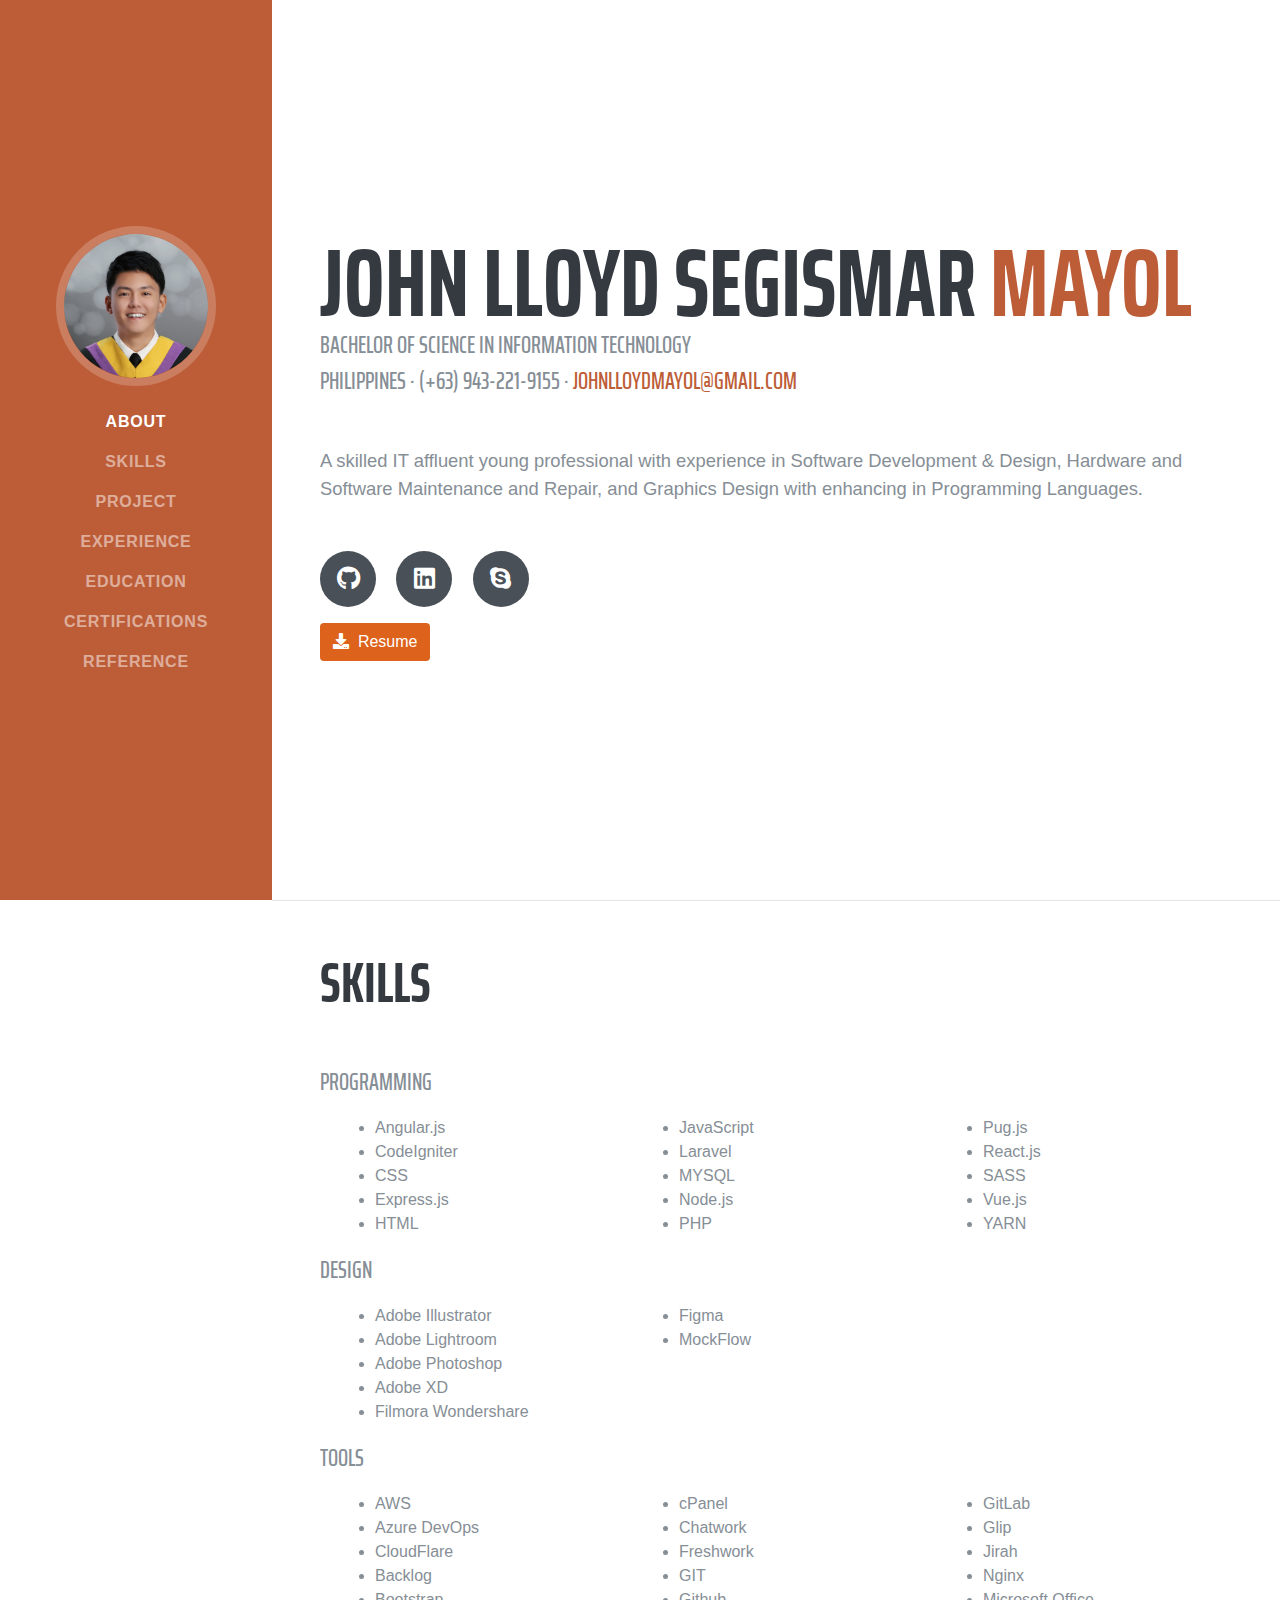
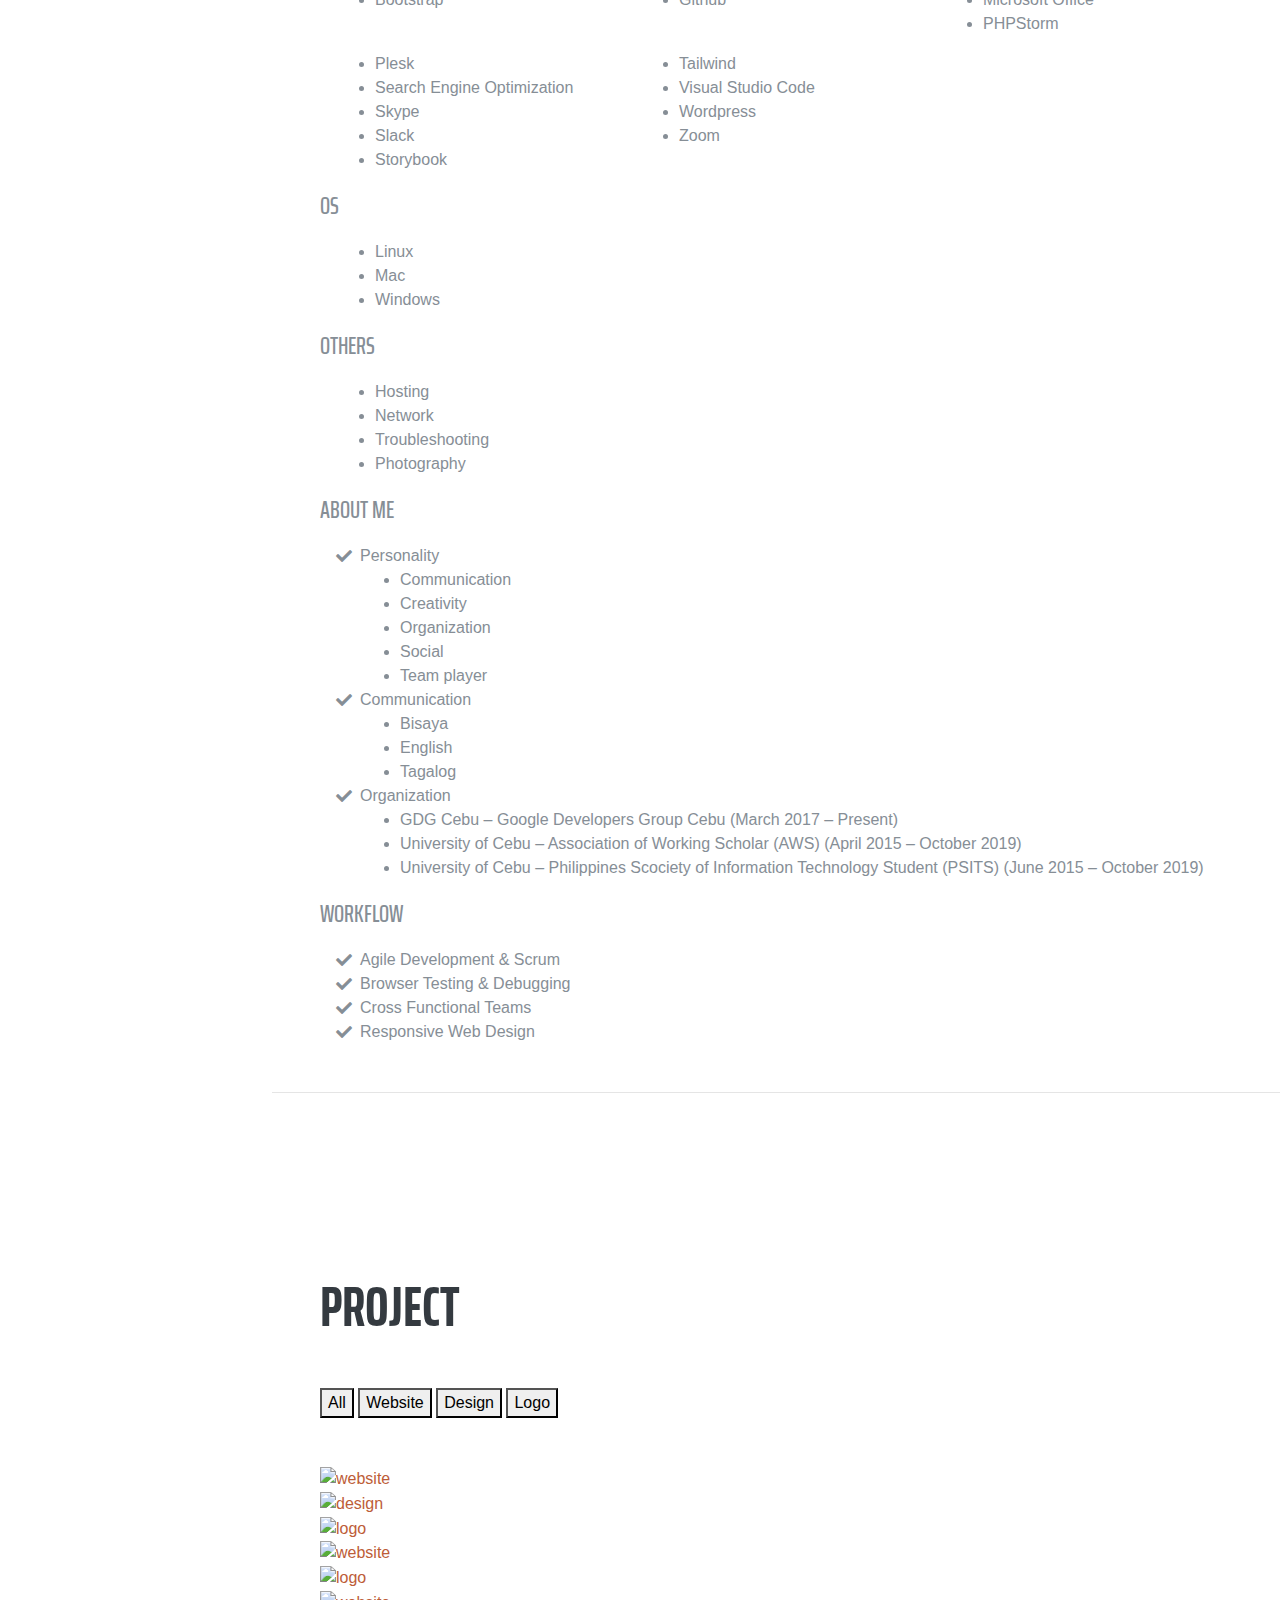
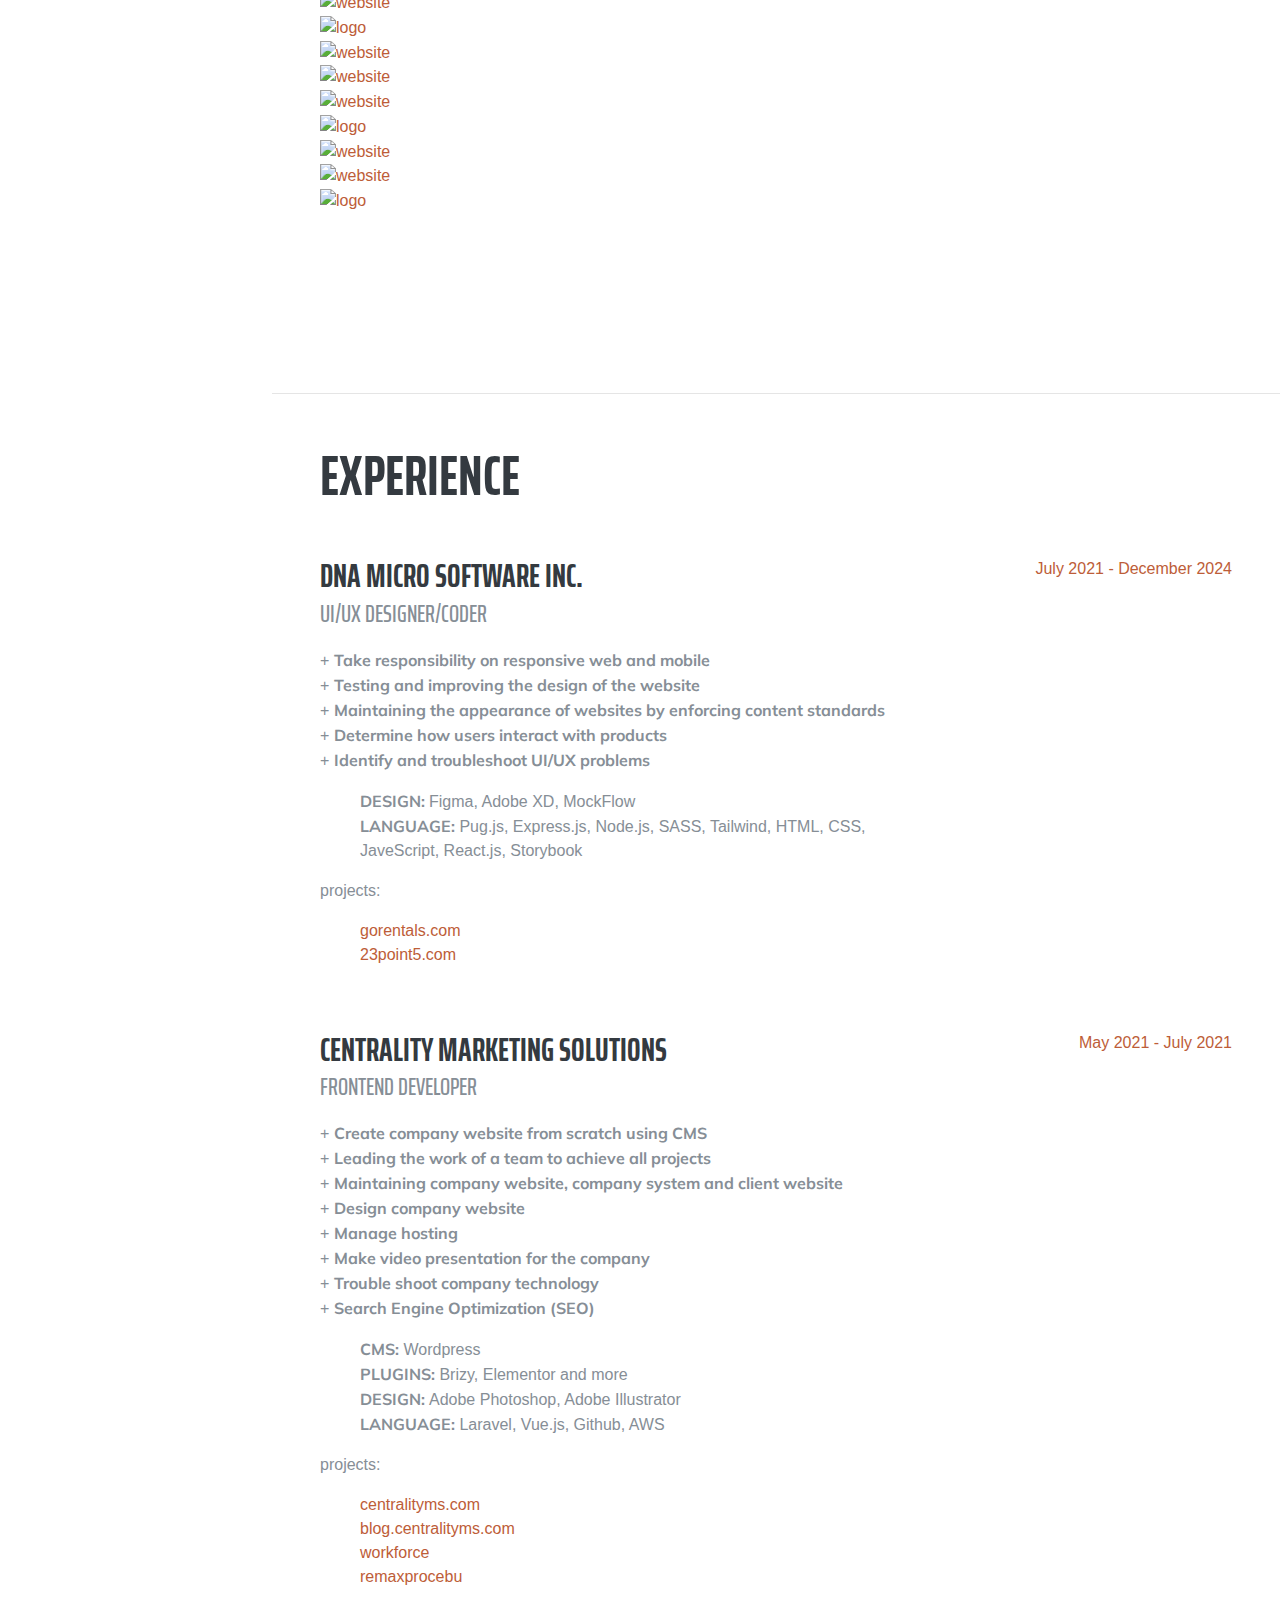
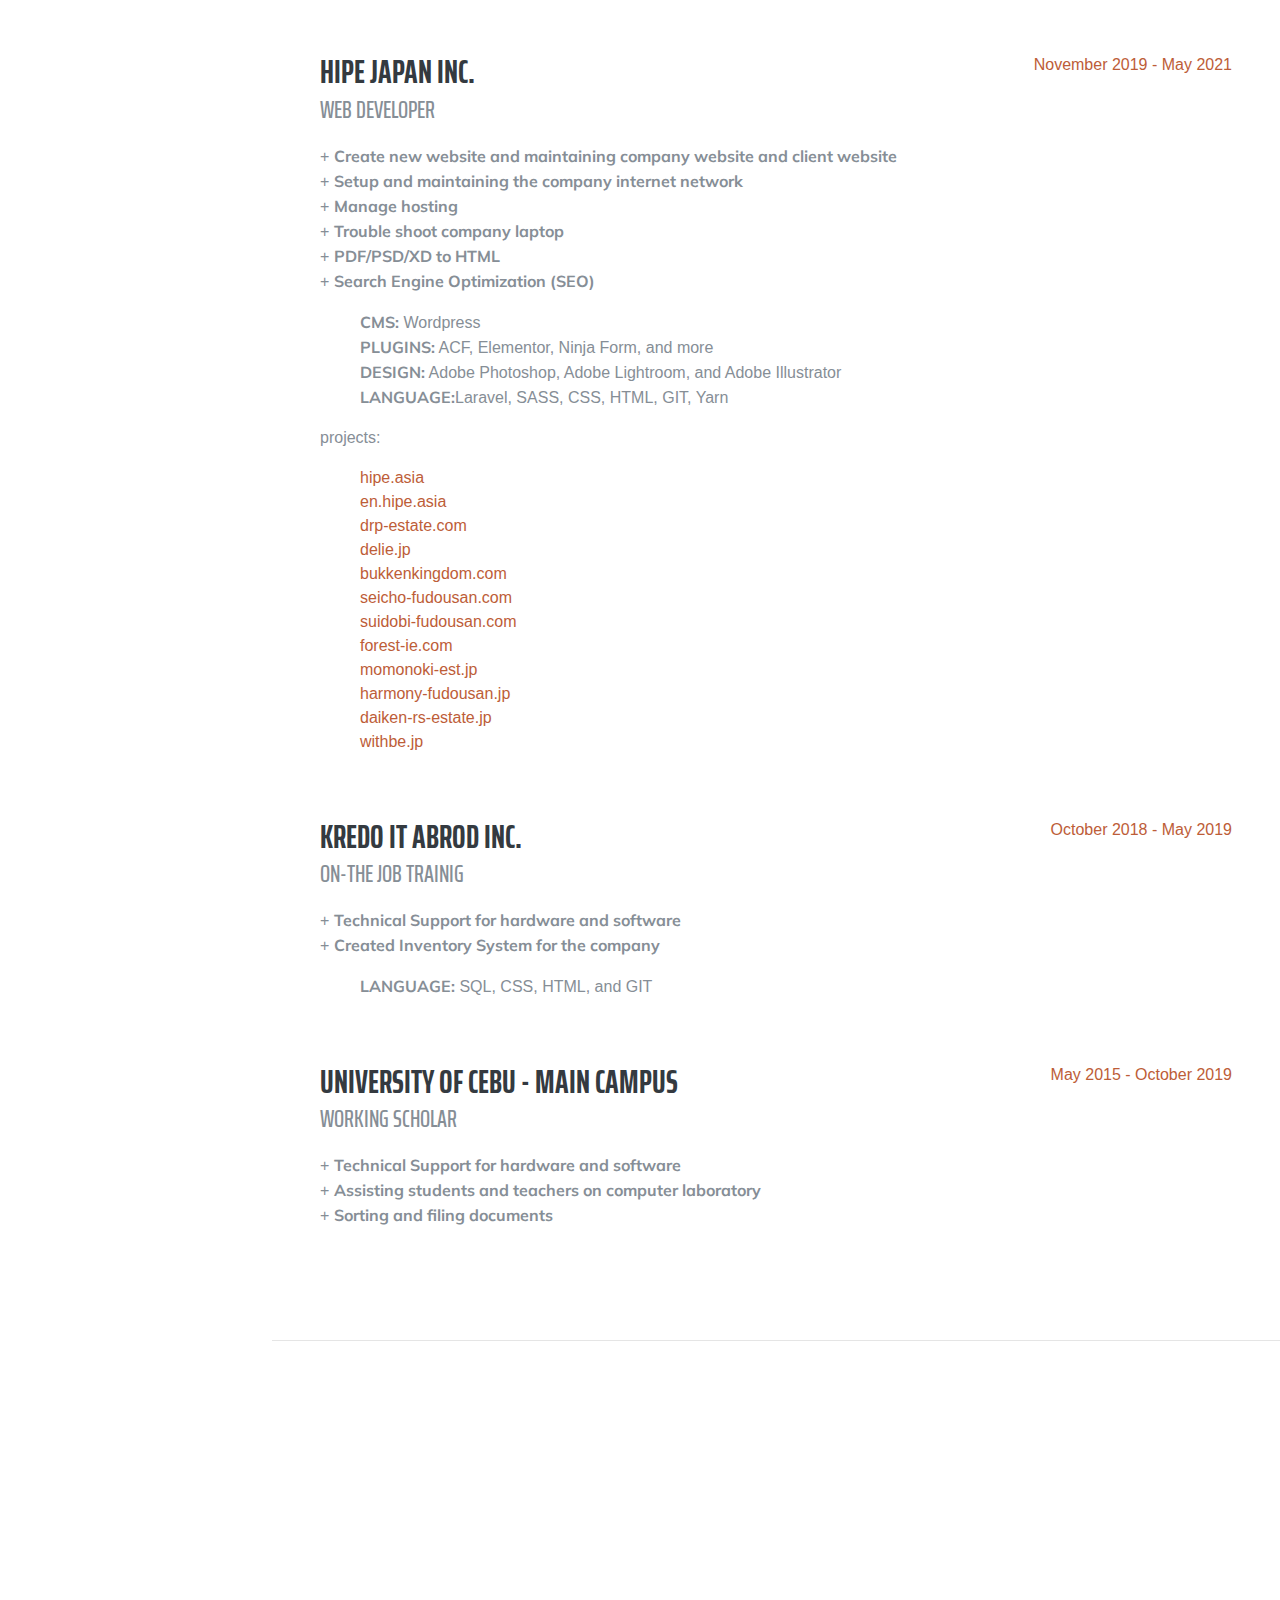
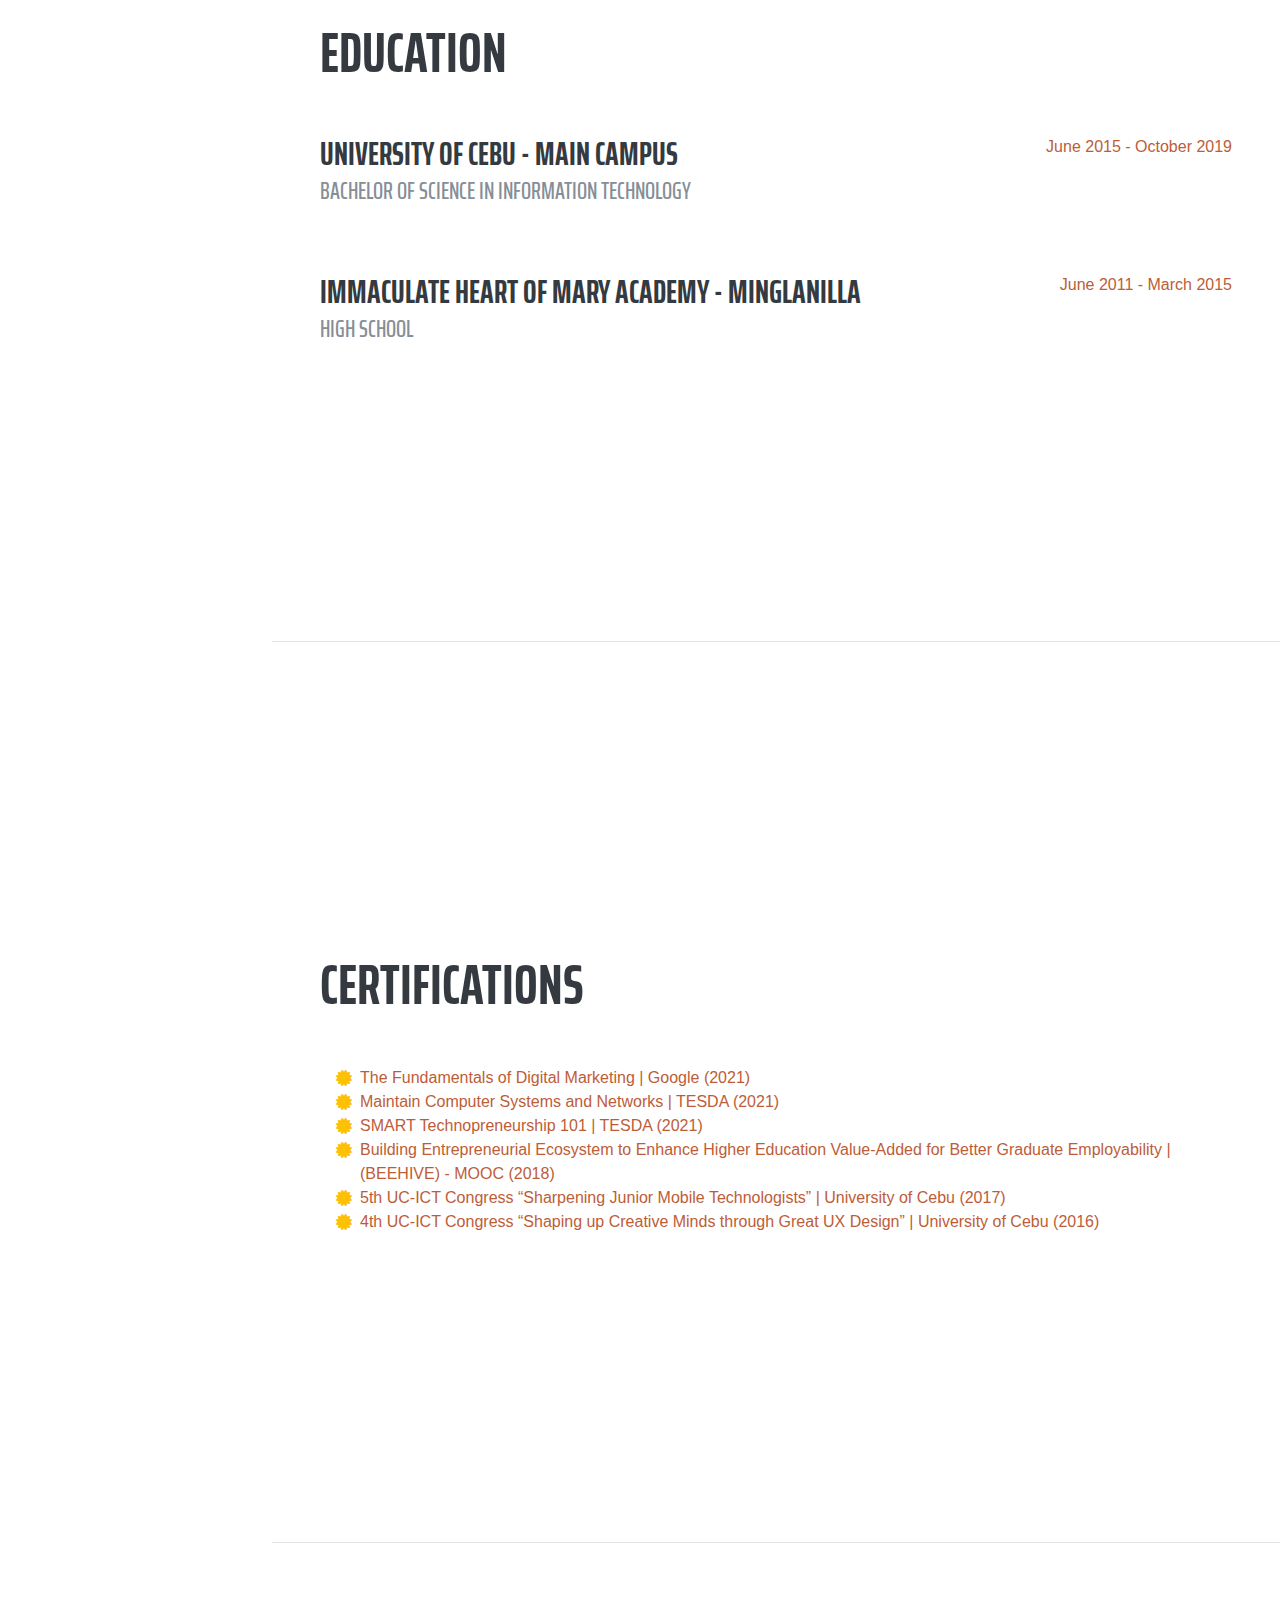
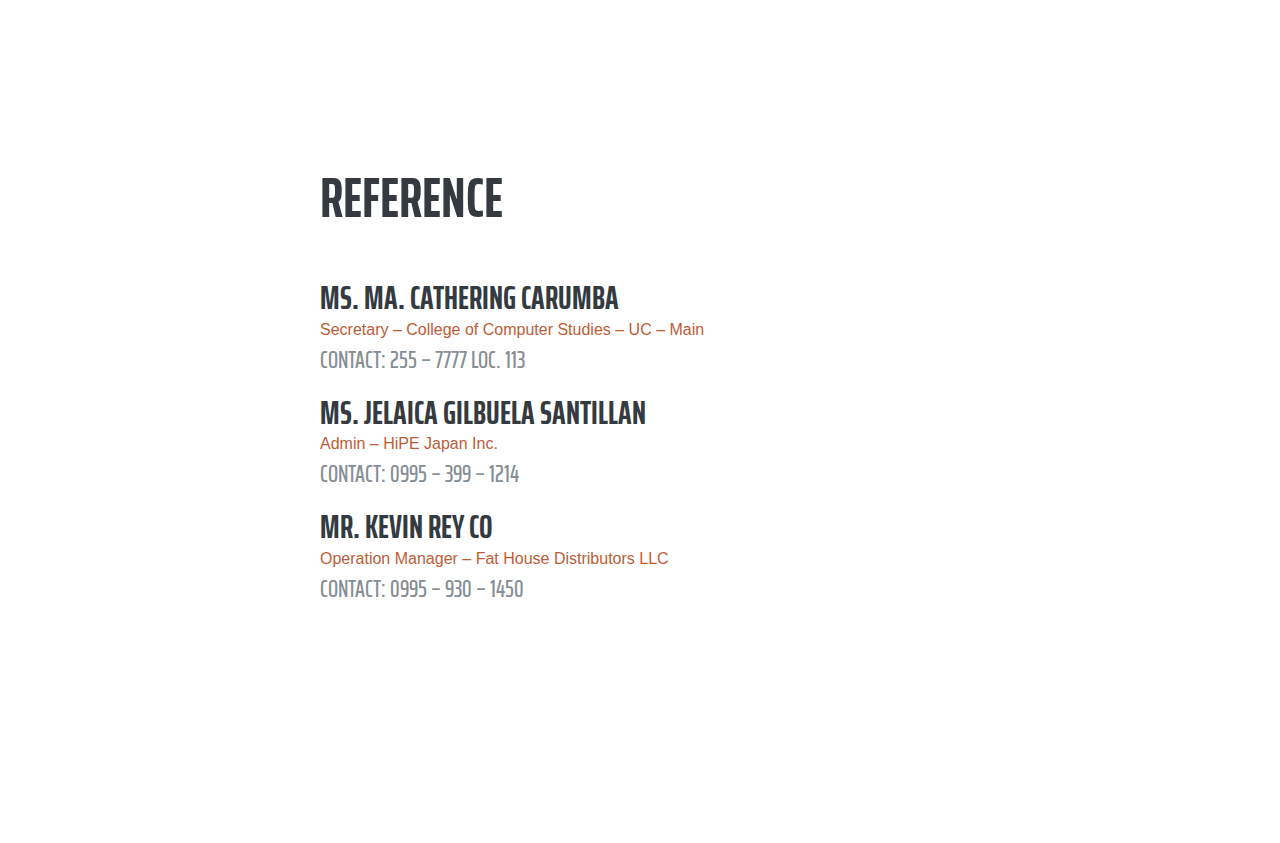
==== commit 2a69af29: "update: date" ====
--- a/index.html
+++ b/index.html
@@ -518,7 +518,7 @@
             </ul>
           </div>
           <div class="resume-date text-md-right">
-            <span class="text-primary">July 2021 - November 2024</span>
+            <span class="text-primary">July 2021 - December 2024</span>
           </div>
         </div>
         <!-- end DNA Micro Software Inc. -->
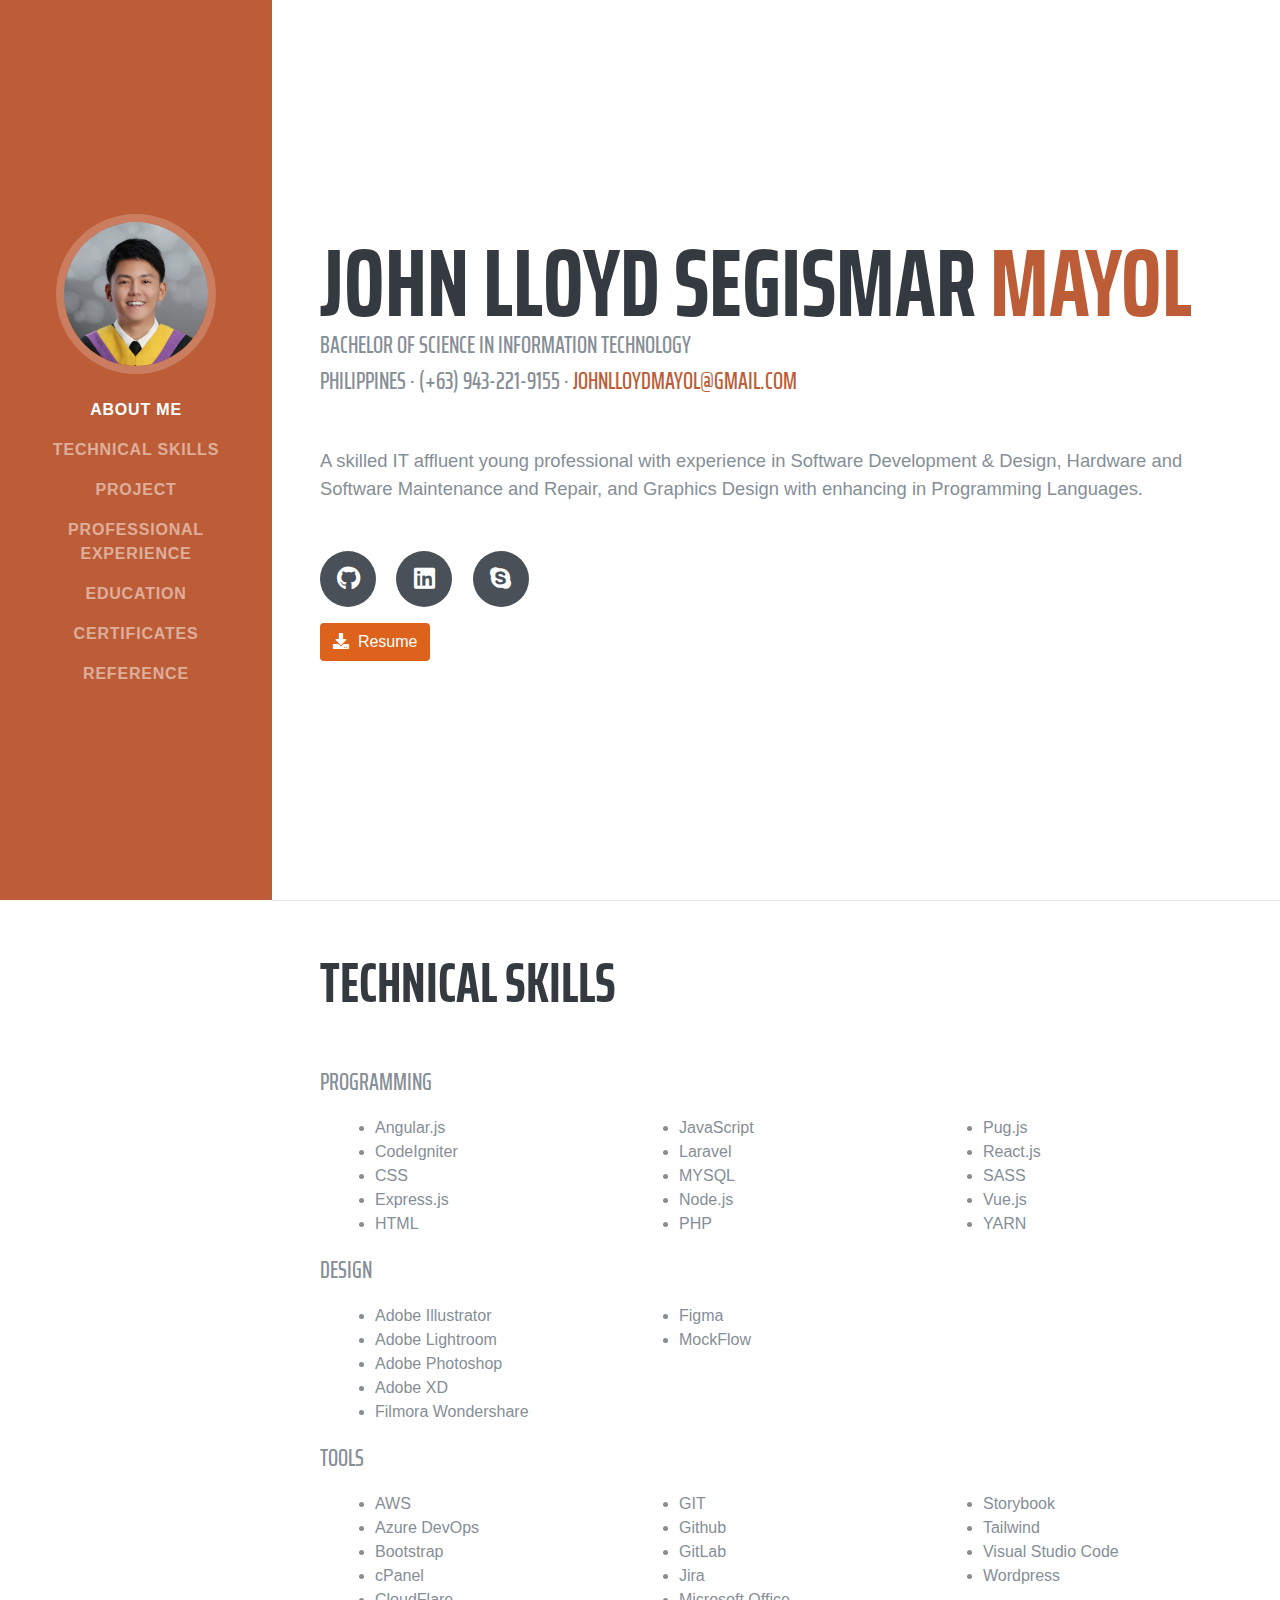
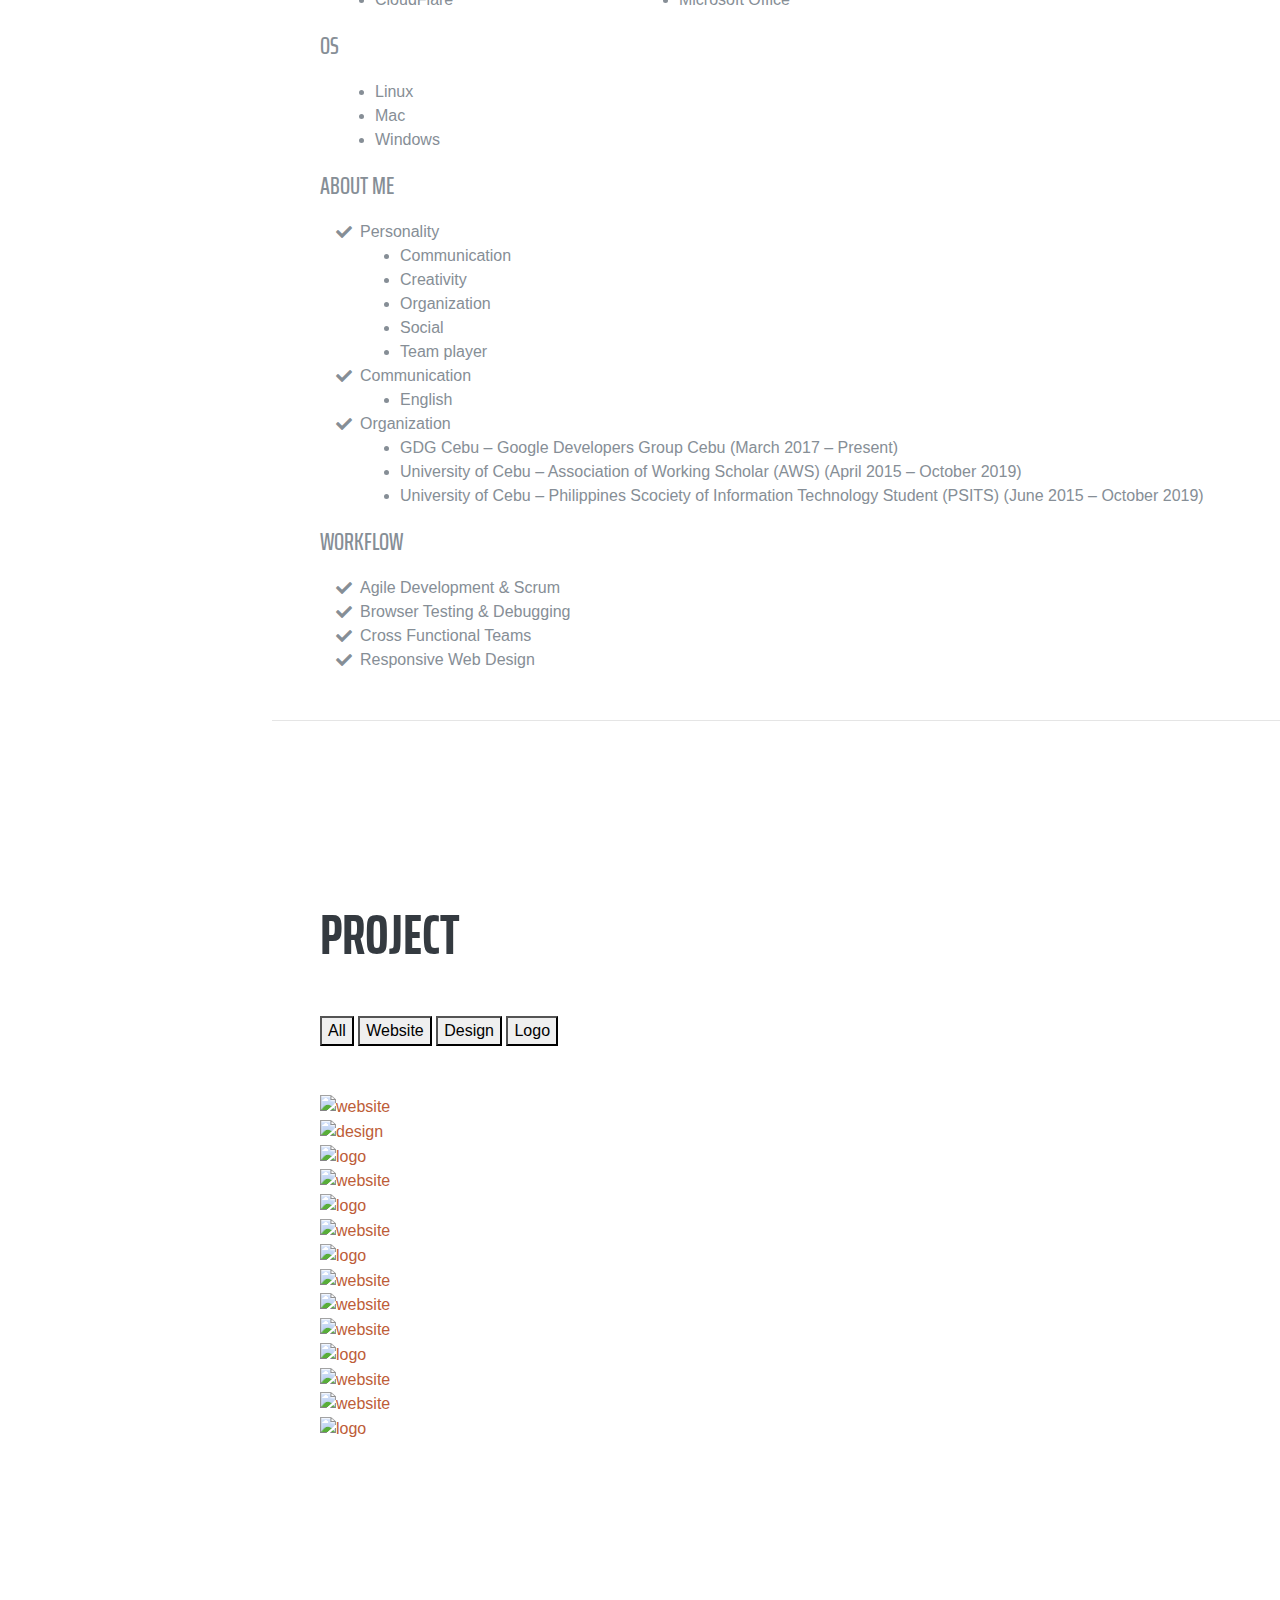
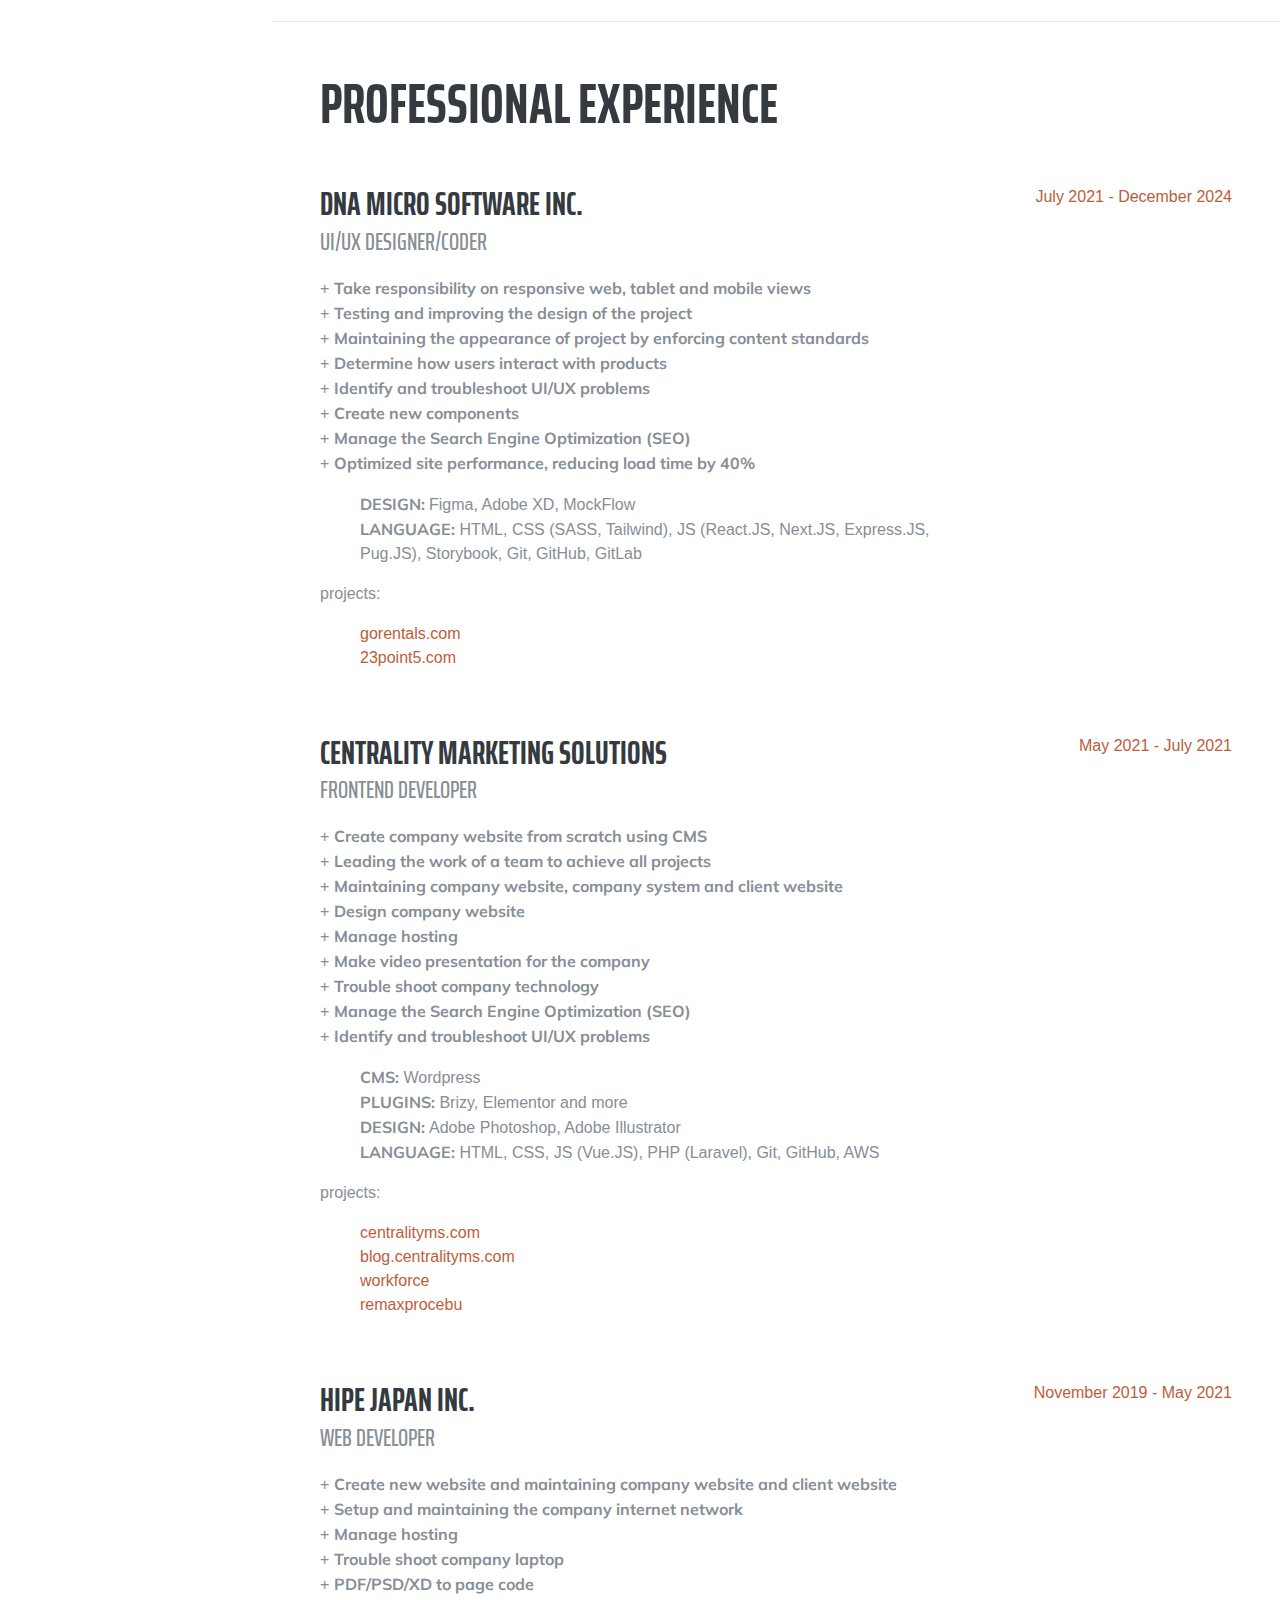
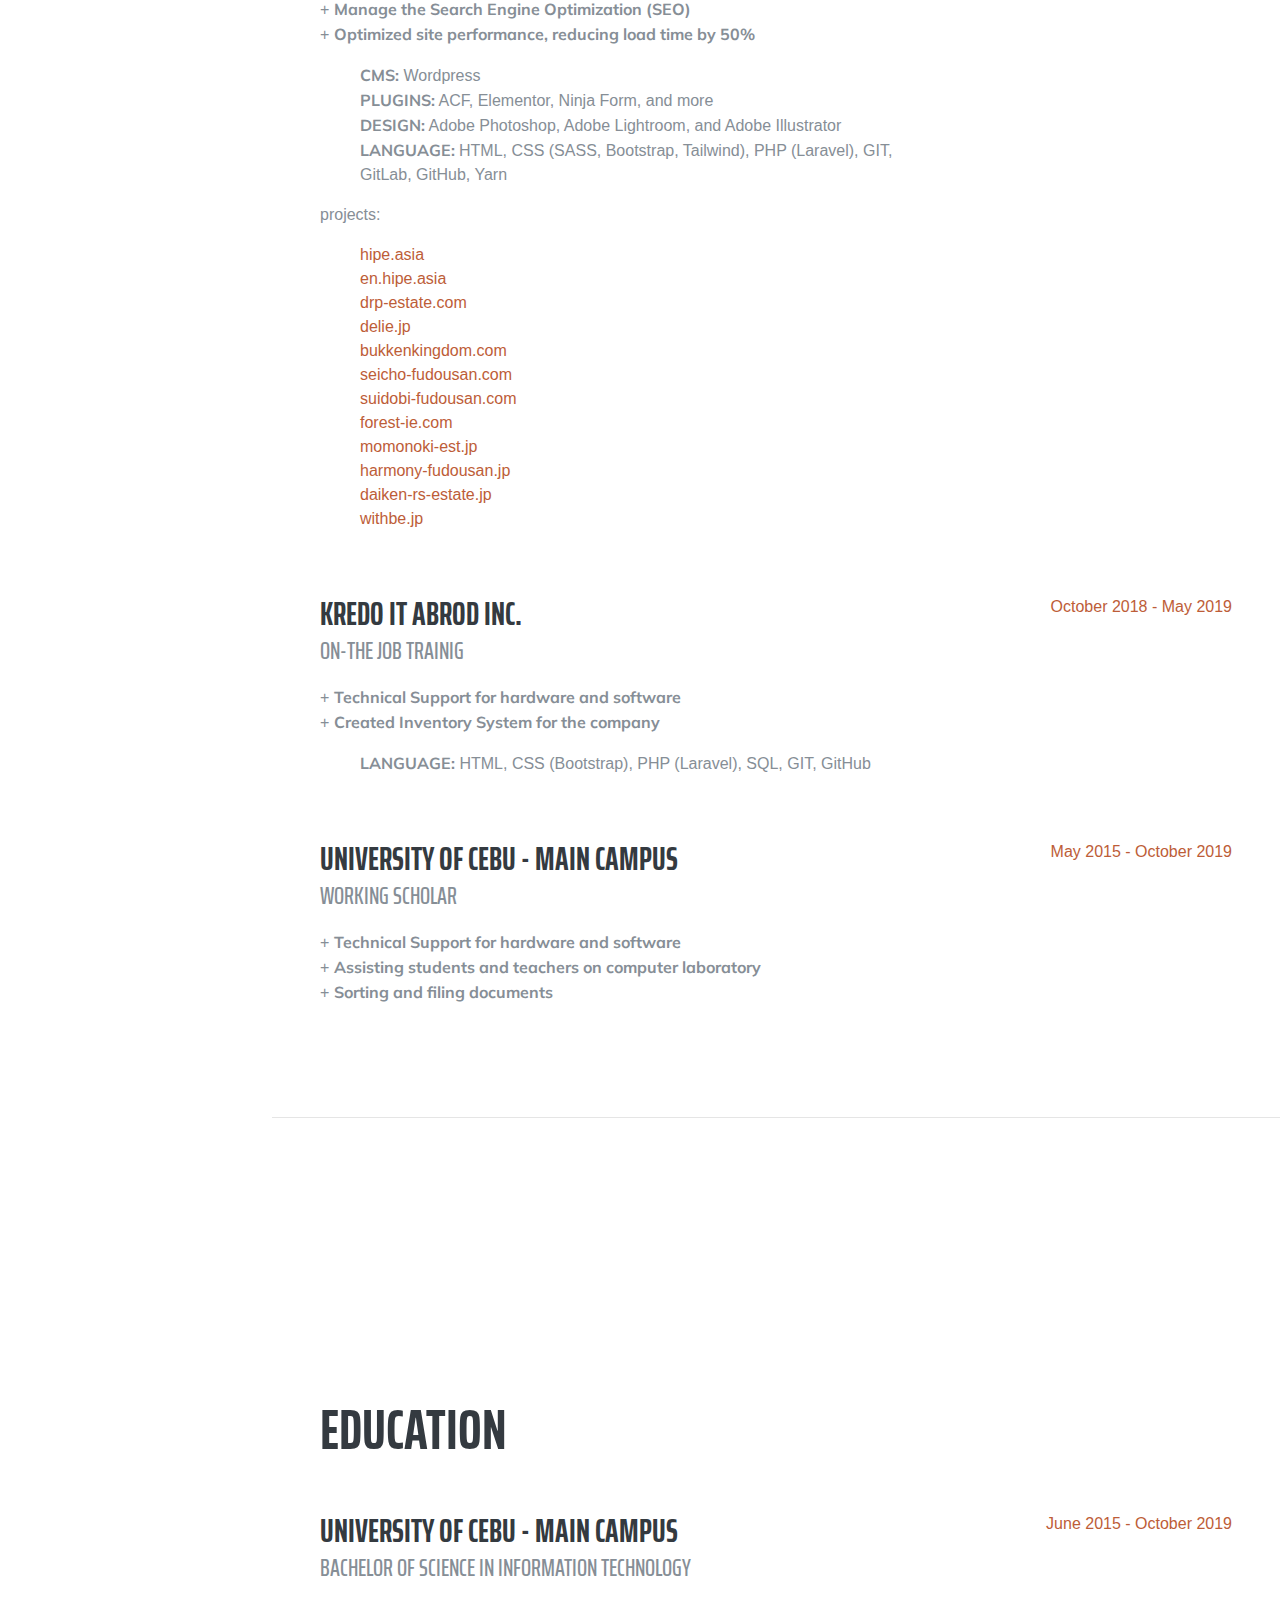
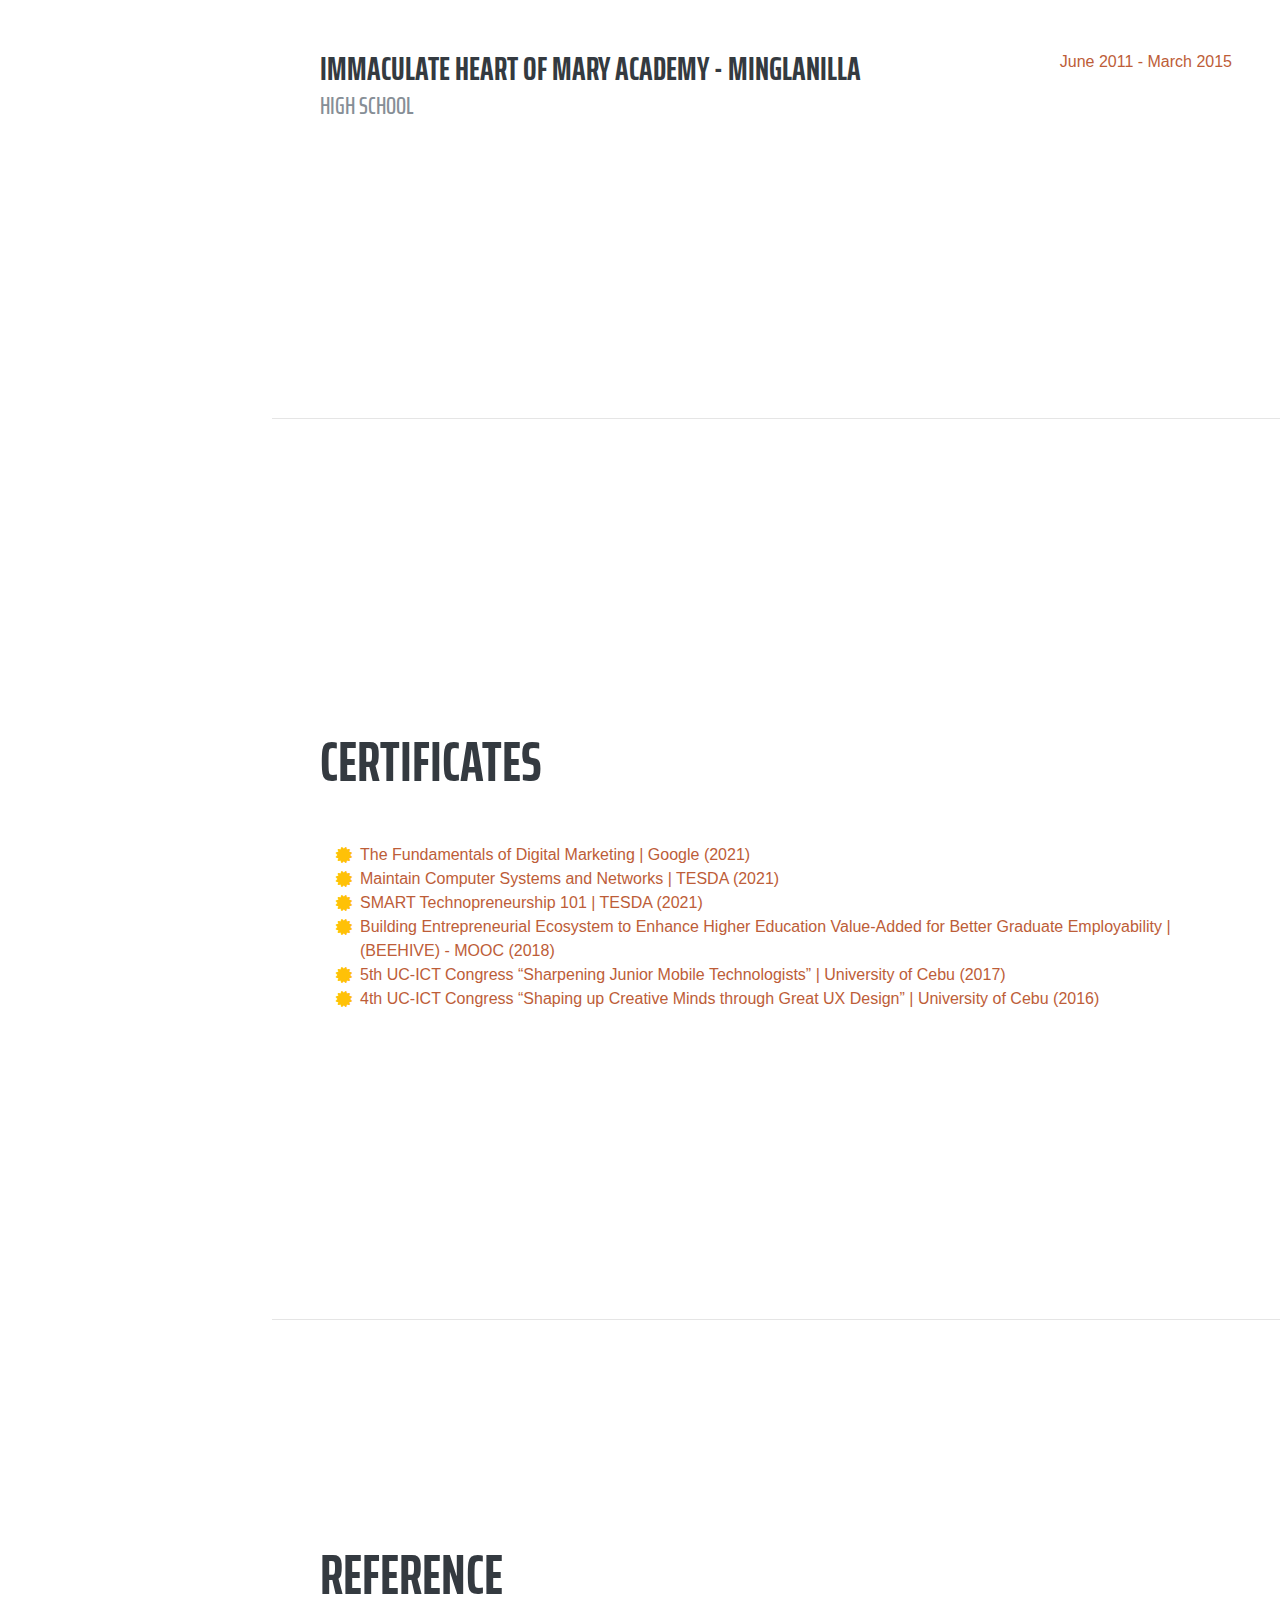
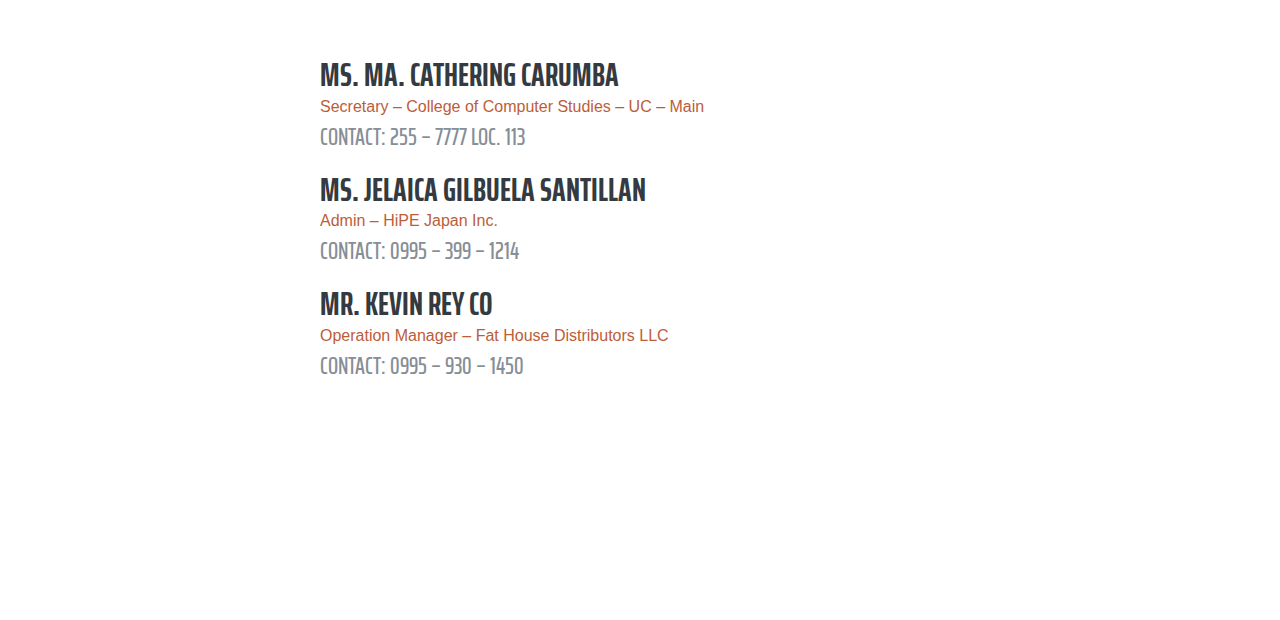
==== commit 4df0611e: "update: resume" ====
--- a/index.html
+++ b/index.html
@@ -74,22 +74,22 @@
     <div class="collapse navbar-collapse" id="navbarSupportedContent">
       <ul class="navbar-nav">
         <li class="nav-item">
-          <a class="nav-link js-scroll-trigger" href="#about">About</a>
+          <a class="nav-link js-scroll-trigger" href="#about">About Me</a>
         </li>
         <li class="nav-item">
-          <a class="nav-link js-scroll-trigger" href="#skills">Skills</a>
+          <a class="nav-link js-scroll-trigger" href="#skills">Technical Skills</a>
         </li>
         <li class="nav-item">
           <a class="nav-link js-scroll-trigger" href="#project">Project</a>
         </li>
         <li class="nav-item">
-          <a class="nav-link js-scroll-trigger" href="#experience">Experience</a>
+          <a class="nav-link js-scroll-trigger" href="#experience">Professional Experience</a>
         </li>
         <li class="nav-item">
           <a class="nav-link js-scroll-trigger" href="#education">Education</a>
         </li>
         <li class="nav-item">
-          <a class="nav-link js-scroll-trigger" href="#awards">Certifications</a>
+          <a class="nav-link js-scroll-trigger" href="#awards">Certificates</a>
         </li>
         <li class="nav-item">
           <a class="nav-link js-scroll-trigger" href="#Reference">Reference</a>
@@ -141,10 +141,10 @@
     </section>
 
     <hr class="m-0" />
-    <!-- skill -->
+    <!-- technical skill -->
     <section class="resume-section p-3 p-lg-5 d-flex align-items-center" id="skills">
       <div class="w-100">
-        <h2 class="mb-5">Skills</h2>
+        <h2 class="mb-5">Technical Skills</h2>
         <!-- Programming -->
         <div class="subheading mb-3">Programming</div>
         <div class="container-fluid">
@@ -207,45 +207,27 @@
               <ul class="fa-ul mb-0 mb-3" style="list-style-type: disc">
                 <li>AWS</li>
                 <li>Azure DevOps</li>
+                <li>Bootstrap</li>
+                <li>cPanel</li>
                 <li>CloudFlare</li>
-                <li>Backlog</li>
-                <li>Bootstrap</li>
               </ul>
             </div>
             <div class="col-lg-4">
               <ul class="fa-ul mb-0 mb-3" style="list-style-type: disc">
-                <li>cPanel</li>
-                <li>Chatwork</li>
-                <li>Freshwork</li>
                 <li>GIT</li>
                 <li>Github</li>
+                <li>GitLab</li>
+                <li>Jira</li>
+                <li>Microsoft Office</li>
               </ul>
             </div>
+
             <div class="col-lg-4">
               <ul class="fa-ul mb-0 mb-3" style="list-style-type: disc">
-                <li>GitLab</li>
-                <li>Glip</li>
-                <li>Jirah</li>
-                <li>Nginx</li>
-                <li>Microsoft Office</li>
-                <li>PHPStorm</li>
-              </ul>
-            </div>
-            <div class="col-lg-4">
-              <ul class="fa-ul mb-0 mb-3" style="list-style-type: disc">
-                <li>Plesk</li>
-                <li>Search Engine Optimization</li>
-                <li>Skype</li>
-                <li>Slack</li>
                 <li>Storybook</li>
-              </ul>
-            </div>
-            <div class="col-lg-4">
-              <ul class="fa-ul mb-0 mb-3" style="list-style-type: disc">
                 <li>Tailwind</li>
                 <li>Visual Studio Code</li>
                 <li>Wordpress</li>
-                <li>Zoom</li>
               </ul>
             </div>
           </div>
@@ -263,20 +245,6 @@
             </div>
           </div>
         </div>
-        <!-- others -->
-        <div class="subheading mb-3">Others</div>
-        <div class="container-fluid">
-          <div class="row">
-            <div class="col-lg-4">
-              <ul class="fa-ul mb-0 mb-3" style="list-style-type: disc">
-                <li>Hosting</li>
-                <li>Network</li>
-                <li>Troubleshooting</li>
-                <li>Photography</li>
-              </ul>
-            </div>
-          </div>
-        </div>
         <!-- Personality -->
         <div class="subheading mb-3">about me</div>
         <ul class="fa-ul mb-0 mb-3">
@@ -295,9 +263,7 @@
             <i class="fa-li fa fa-check"></i>
             Communication
             <ul style="list-style-type: disc">
-              <li>Bisaya</li>
               <li>English</li>
-              <li>Tagalog</li>
             </ul>
           </li>
           <li>
@@ -476,10 +442,10 @@
     </section>
 
     <hr class="m-0" />
-    <!-- experience -->
+    <!-- Professional experience -->
     <section class="resume-section p-3 p-lg-5 d-flex justify-content-center" id="experience">
       <div class="w-100">
-        <h2 class="mb-5">Experience</h2>
+        <h2 class="mb-5">Professional Experience</h2>
 
         <!-- DNA Micro Software Inc. -->
         <div class="resume-item d-flex flex-column flex-md-row justify-content-between mb-5">
@@ -487,24 +453,28 @@
             <h3 class="mb-0">DNA Micro Software Inc.</h3>
             <div class="subheading mb-3">UI/UX Designer/Coder</div>
             <p>
-              + <b>Take responsibility on responsive web and mobile</b>
-              <br />
-              + <b>Testing and improving the design of the website</b>
+              + <b>Take responsibility on responsive web, tablet and mobile views</b>
+              <br />
+              + <b>Testing and improving the design of the project</b>
               <br />
               +
-              <b>Maintaining the appearance of websites by enforcing content
-                standards</b>
+              <b>Maintaining the appearance of project by enforcing content standards</b>
               <br />
               + <b>Determine how users interact with products</b>
               <br />
               + <b>Identify and troubleshoot UI/UX problems</b>
+              <br />
+              + <b>Create new components</b>
+              <br />
+              + <b>Manage the Search Engine Optimization (SEO)</b>
+              <br />
+              + <b>Optimized site performance, reducing load time by 40%</b>
             </p>
             <ul>
               <li><b> DESIGN: </b> Figma, Adobe XD, MockFlow</li>
               <li>
                 <b>LANGUAGE:</b>
-                Pug.js, Express.js, Node.js, SASS, Tailwind, HTML, CSS,
-                JaveScript, React.js, Storybook
+                HTML, CSS (SASS, Tailwind), JS (React.JS, Next.JS, Express.JS, Pug.JS), Storybook, Git, GitHub, GitLab
               </li>
             </ul>
             <p>projects:</p>
@@ -545,7 +515,9 @@
               <br />
               + <b>Trouble shoot company technology</b>
               <br />
-              + <b>Search Engine Optimization (SEO)</b>
+              + <b>Manage the Search Engine Optimization (SEO)</b>
+              <br />
+              + <b>Identify and troubleshoot UI/UX problems</b>
             </p>
             <ul>
               <li>
@@ -559,7 +531,7 @@
               </li>
               <li>
                 <b>LANGUAGE:</b>
-                Laravel, Vue.js, Github, AWS
+                HTML, CSS, JS (Vue.JS), PHP (Laravel), Git, GitHub, AWS
               </li>
             </ul>
             <p>projects:</p>
@@ -600,9 +572,11 @@
               <br />
               + <b>Trouble shoot company laptop</b>
               <br />
-              + <b>PDF/PSD/XD to HTML</b>
-              <br />
-              + <b>Search Engine Optimization (SEO)</b>
+              + <b>PDF/PSD/XD to page code</b>
+              <br />
+              + <b>Manage the Search Engine Optimization (SEO)</b>
+              <br />
+              + <b>Optimized site performance, reducing load time by 50%</b>
             </p>
             <ul>
               <li>
@@ -614,7 +588,7 @@
                 <b>DESIGN:</b> Adobe Photoshop, Adobe Lightroom, and Adobe
                 Illustrator
               </li>
-              <li><b>LANGUAGE:</b>Laravel, SASS, CSS, HTML, GIT, Yarn</li>
+              <li><b>LANGUAGE: </b>HTML, CSS (SASS, Bootstrap, Tailwind), PHP (Laravel), GIT, GitLab, GitHub, Yarn</li>
             </ul>
             <p>projects:</p>
             <ul>
@@ -672,7 +646,7 @@
               + <b>Created Inventory System for the company</b>
             </p>
             <ul>
-              <li><b>LANGUAGE:</b> SQL, CSS, HTML, and GIT</li>
+              <li><b>LANGUAGE:</b> HTML, CSS (Bootstrap), PHP (Laravel), SQL, GIT, GitHub</li>
             </ul>
           </div>
           <div class="resume-date text-md-right">
@@ -702,7 +676,7 @@
     </section>
 
     <hr class="m-0" />
-    <!-- school -->
+    <!-- education -->
     <section class="resume-section p-3 p-lg-5 d-flex align-items-center" id="education">
       <div class="w-100">
         <h2 class="mb-5">Education</h2>
@@ -736,10 +710,10 @@
     </section>
 
     <hr class="m-0" />
-    <!-- awards -->
+    <!-- cetificates -->
     <section class="resume-section p-3 p-lg-5 d-flex align-items-center" id="awards">
       <div class="w-100">
-        <h2 class="mb-5">Certifications</h2>
+        <h2 class="mb-5">Certificates</h2>
         <div style="display: none" id="Digital_Garage">
           <img src="img/certificate/Google_Digital_Garage_Certificate.jpg" width="80%" />
         </div>
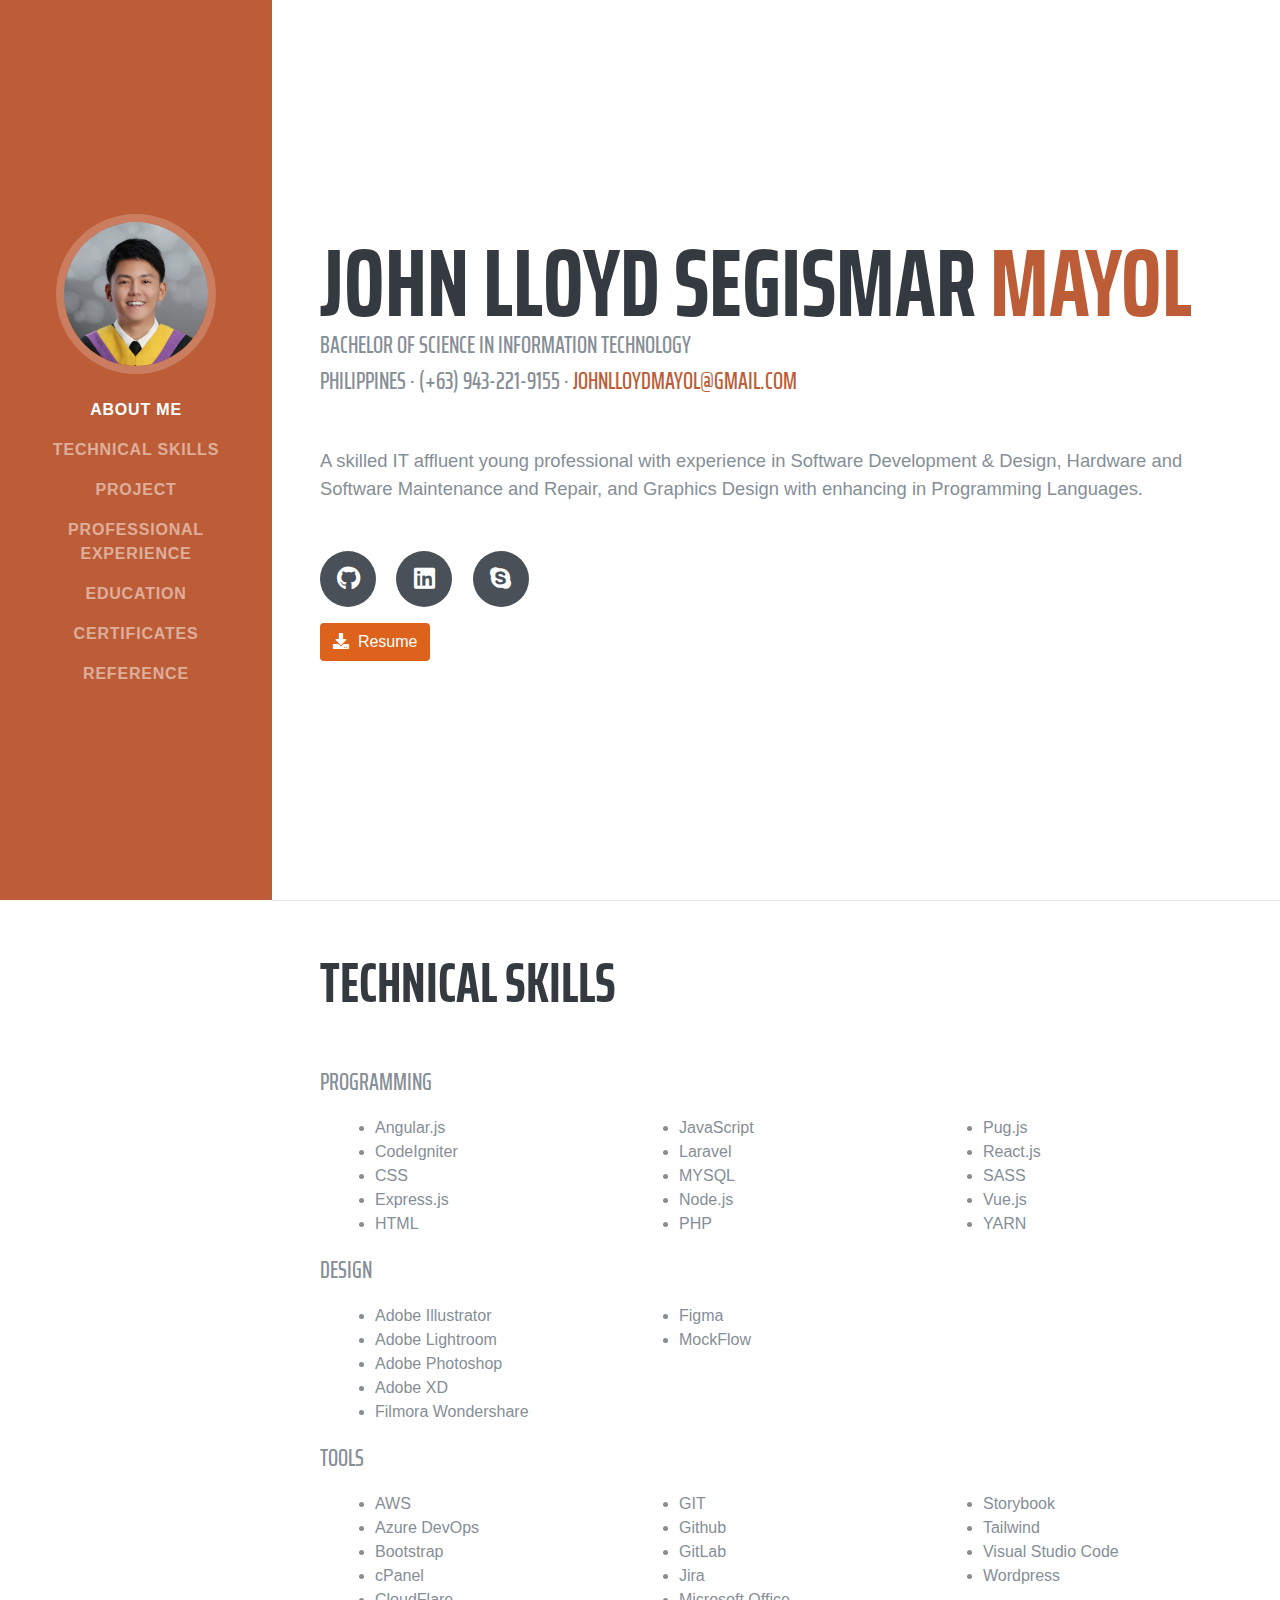
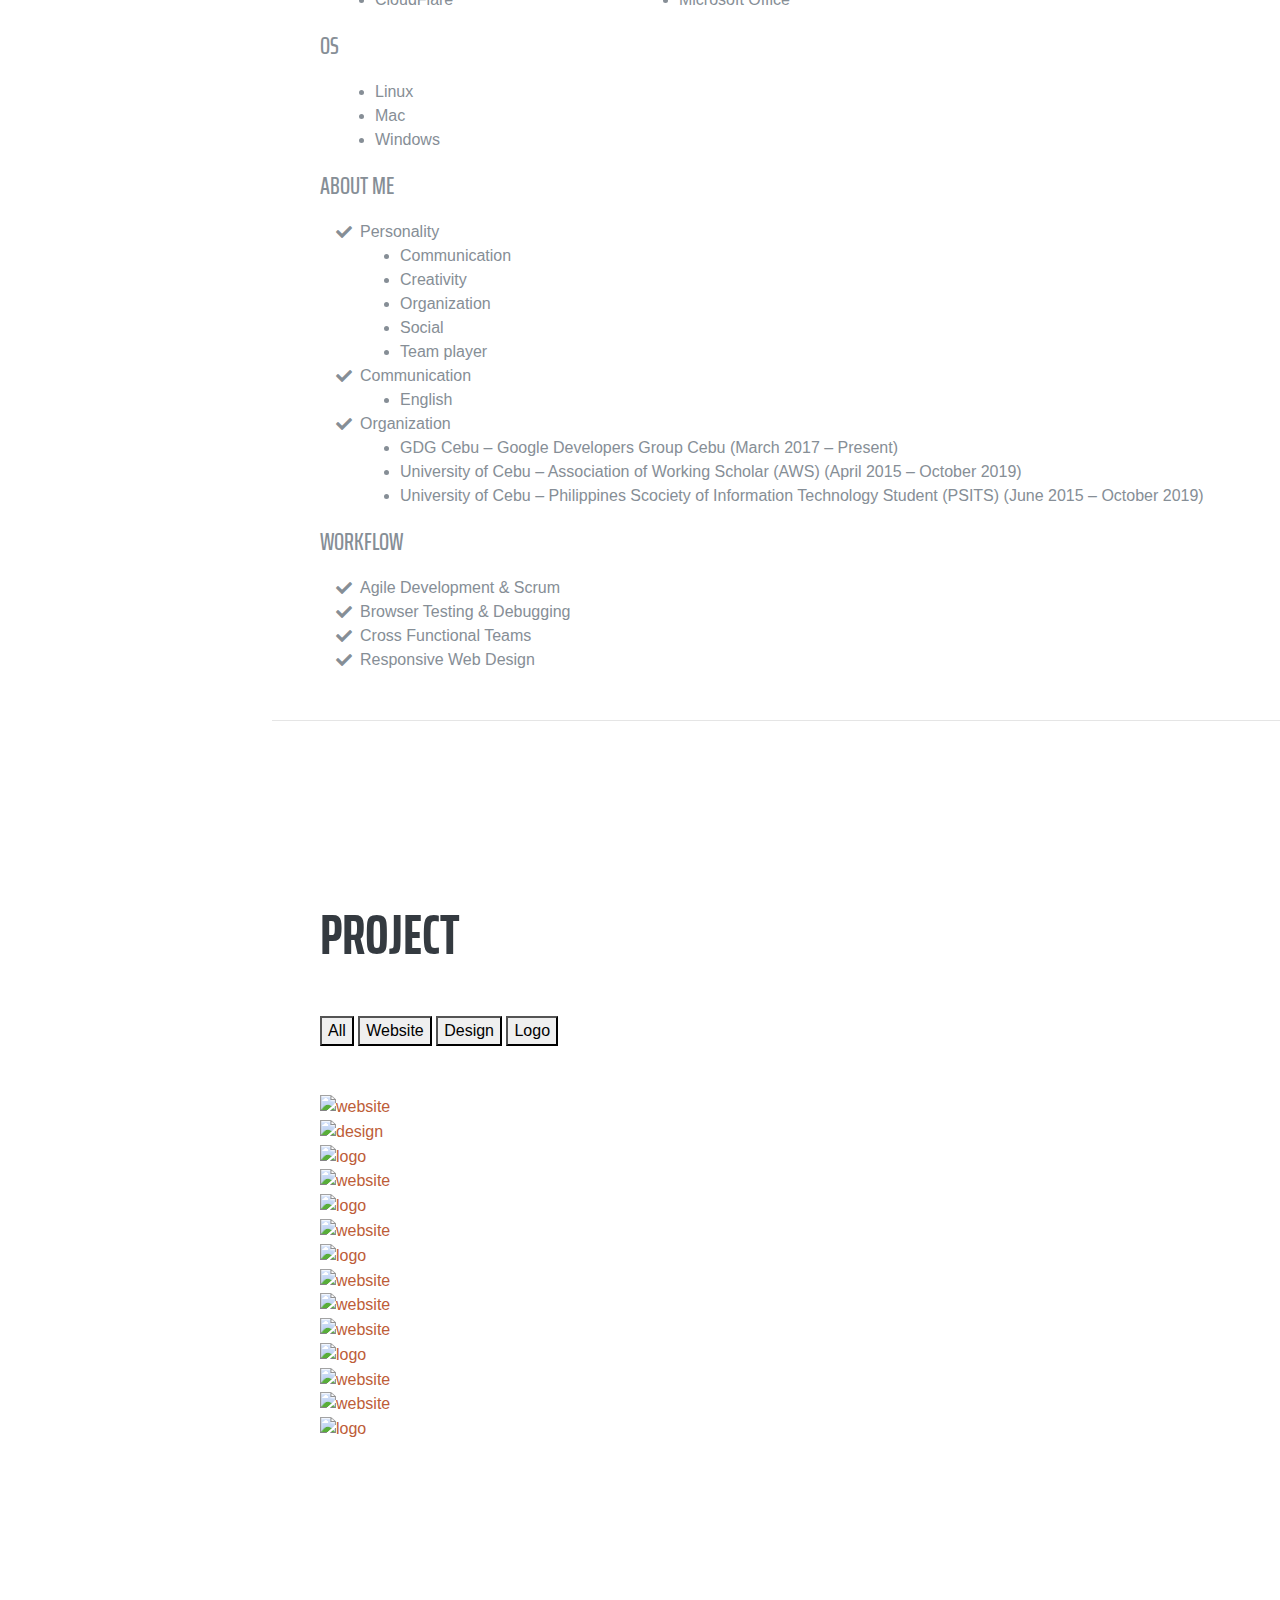
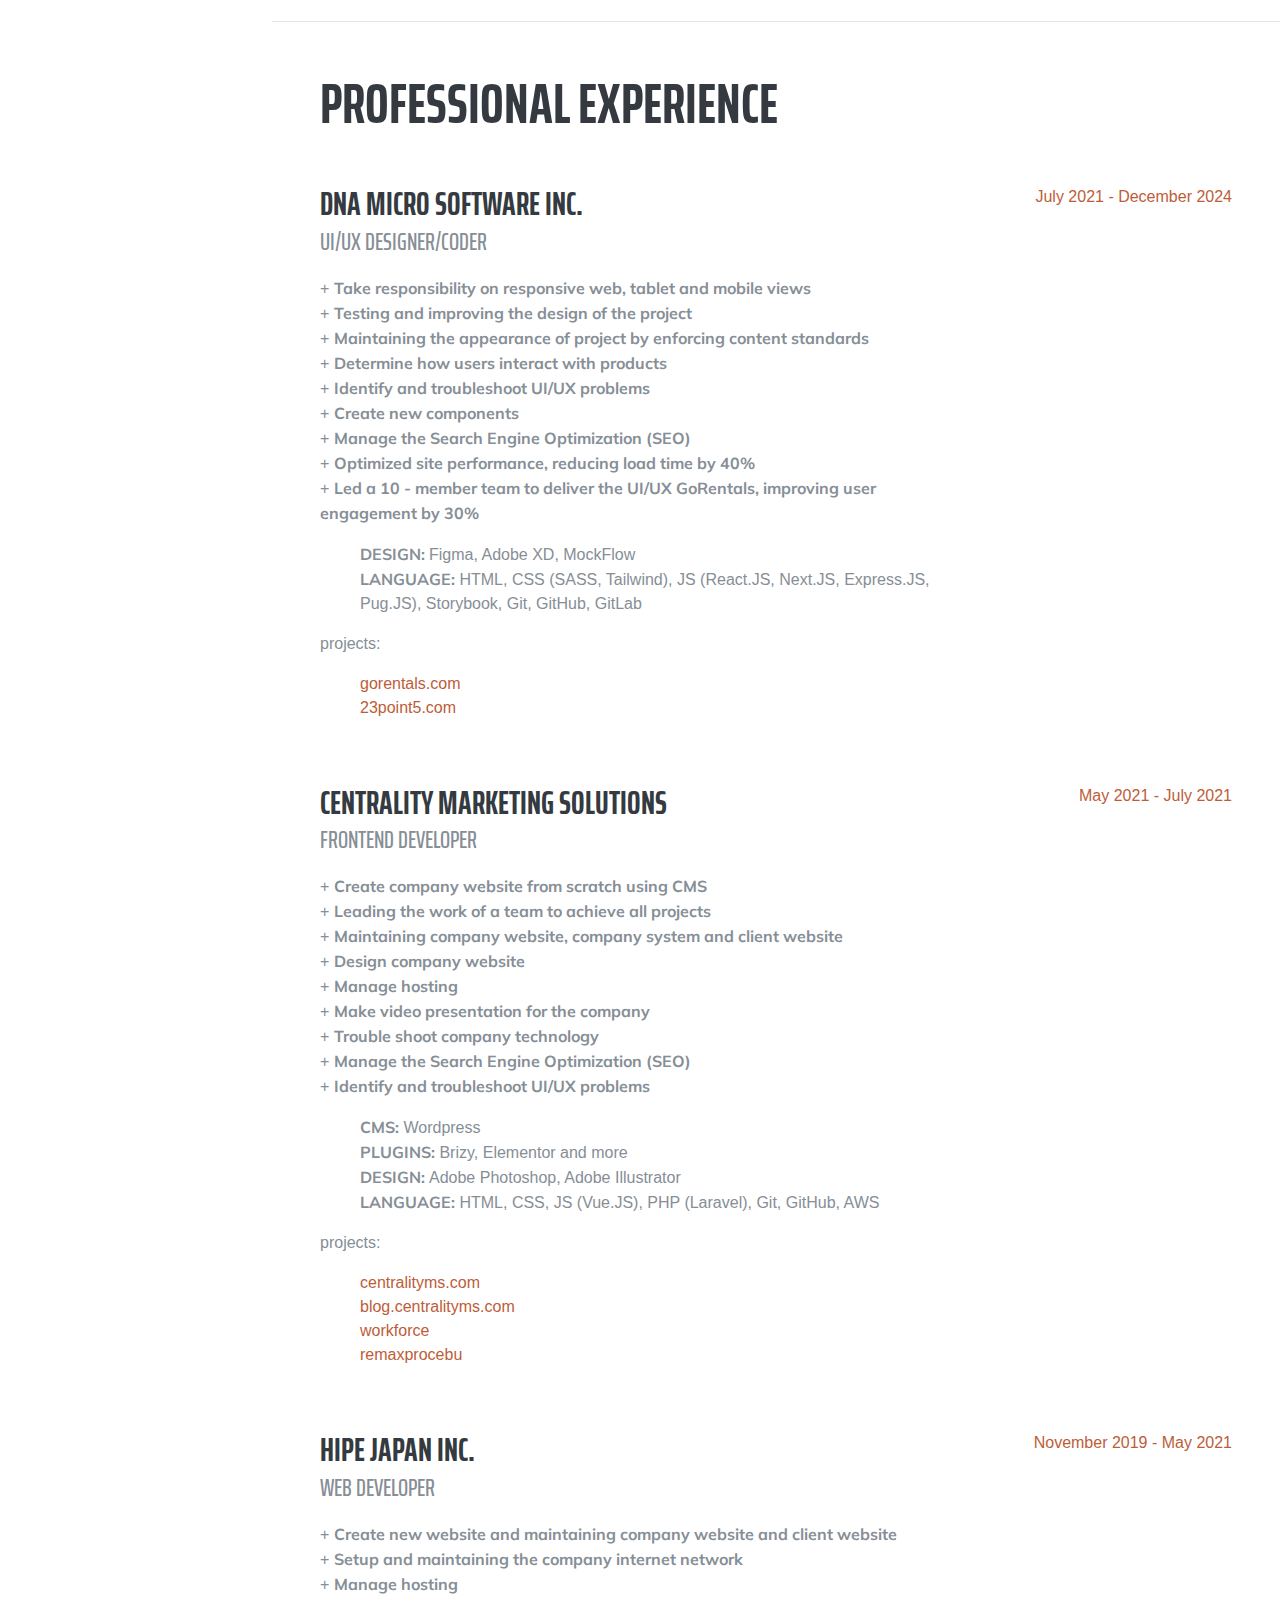
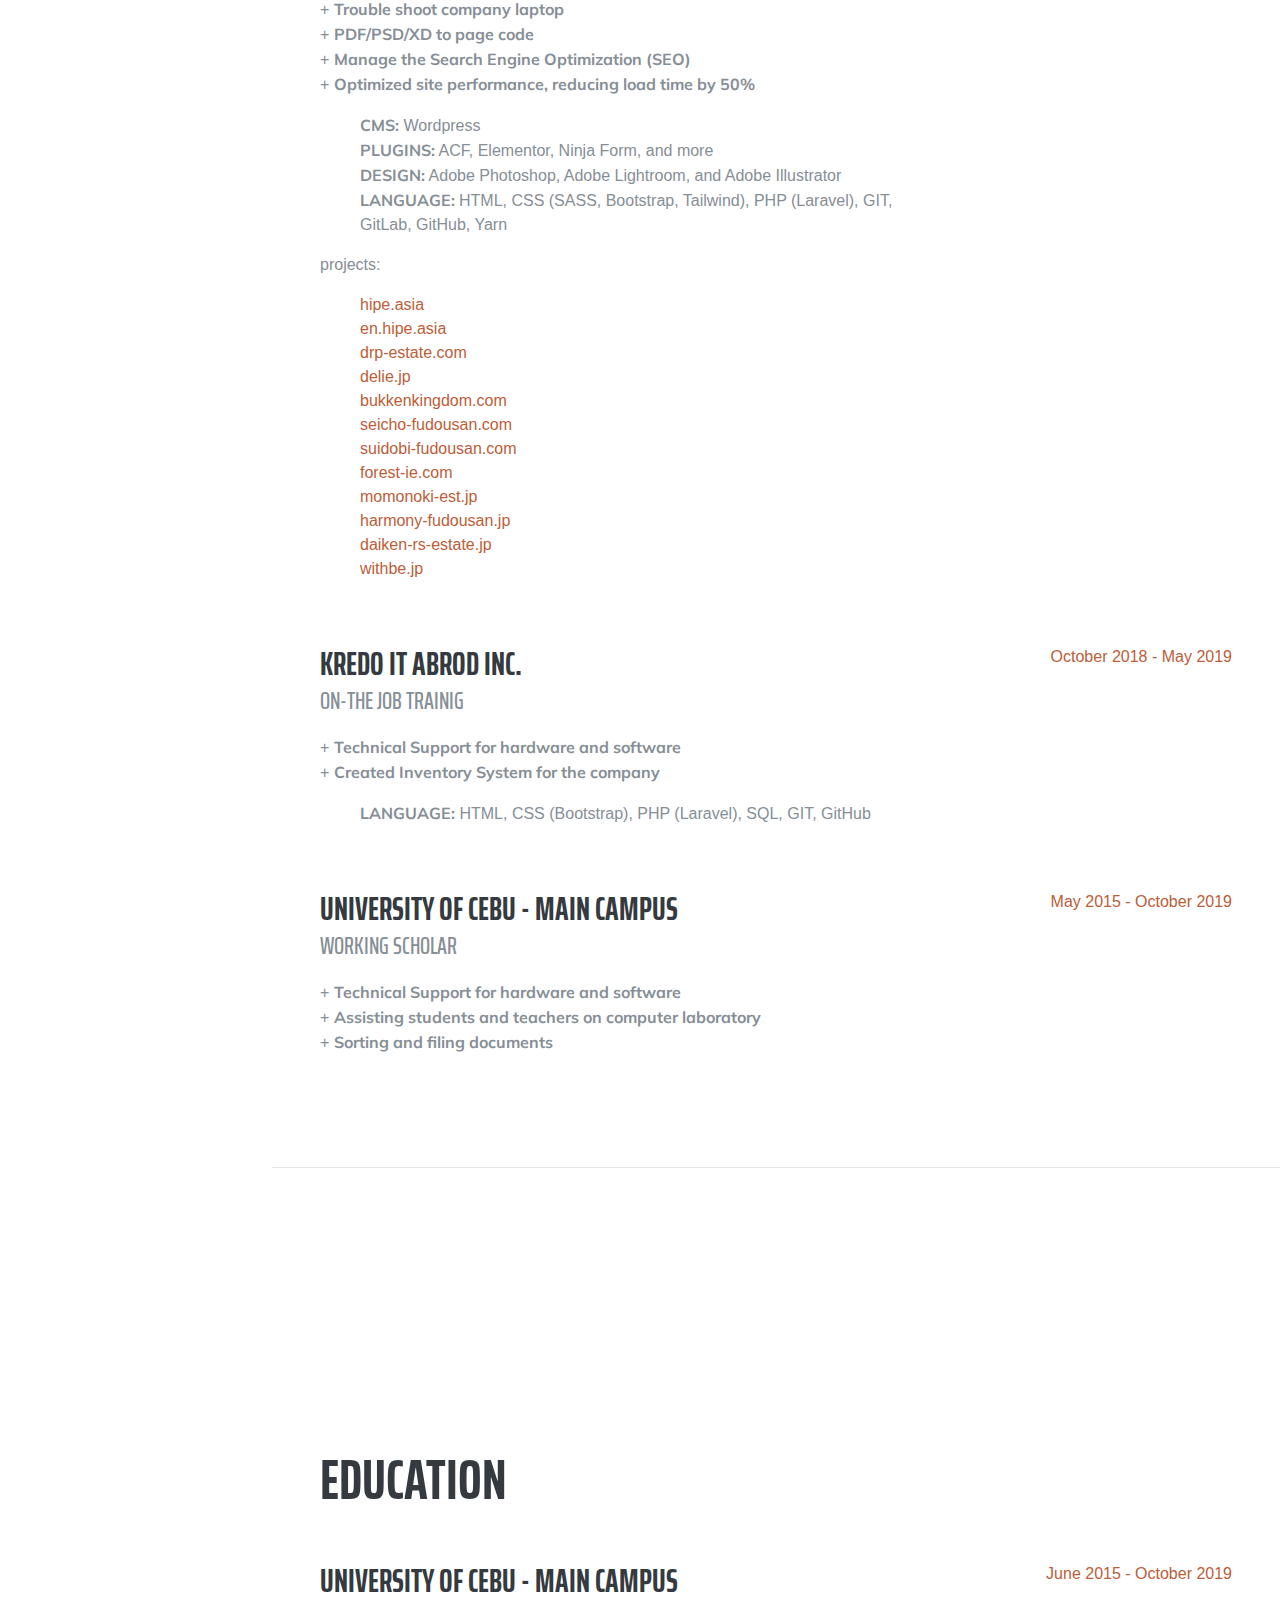
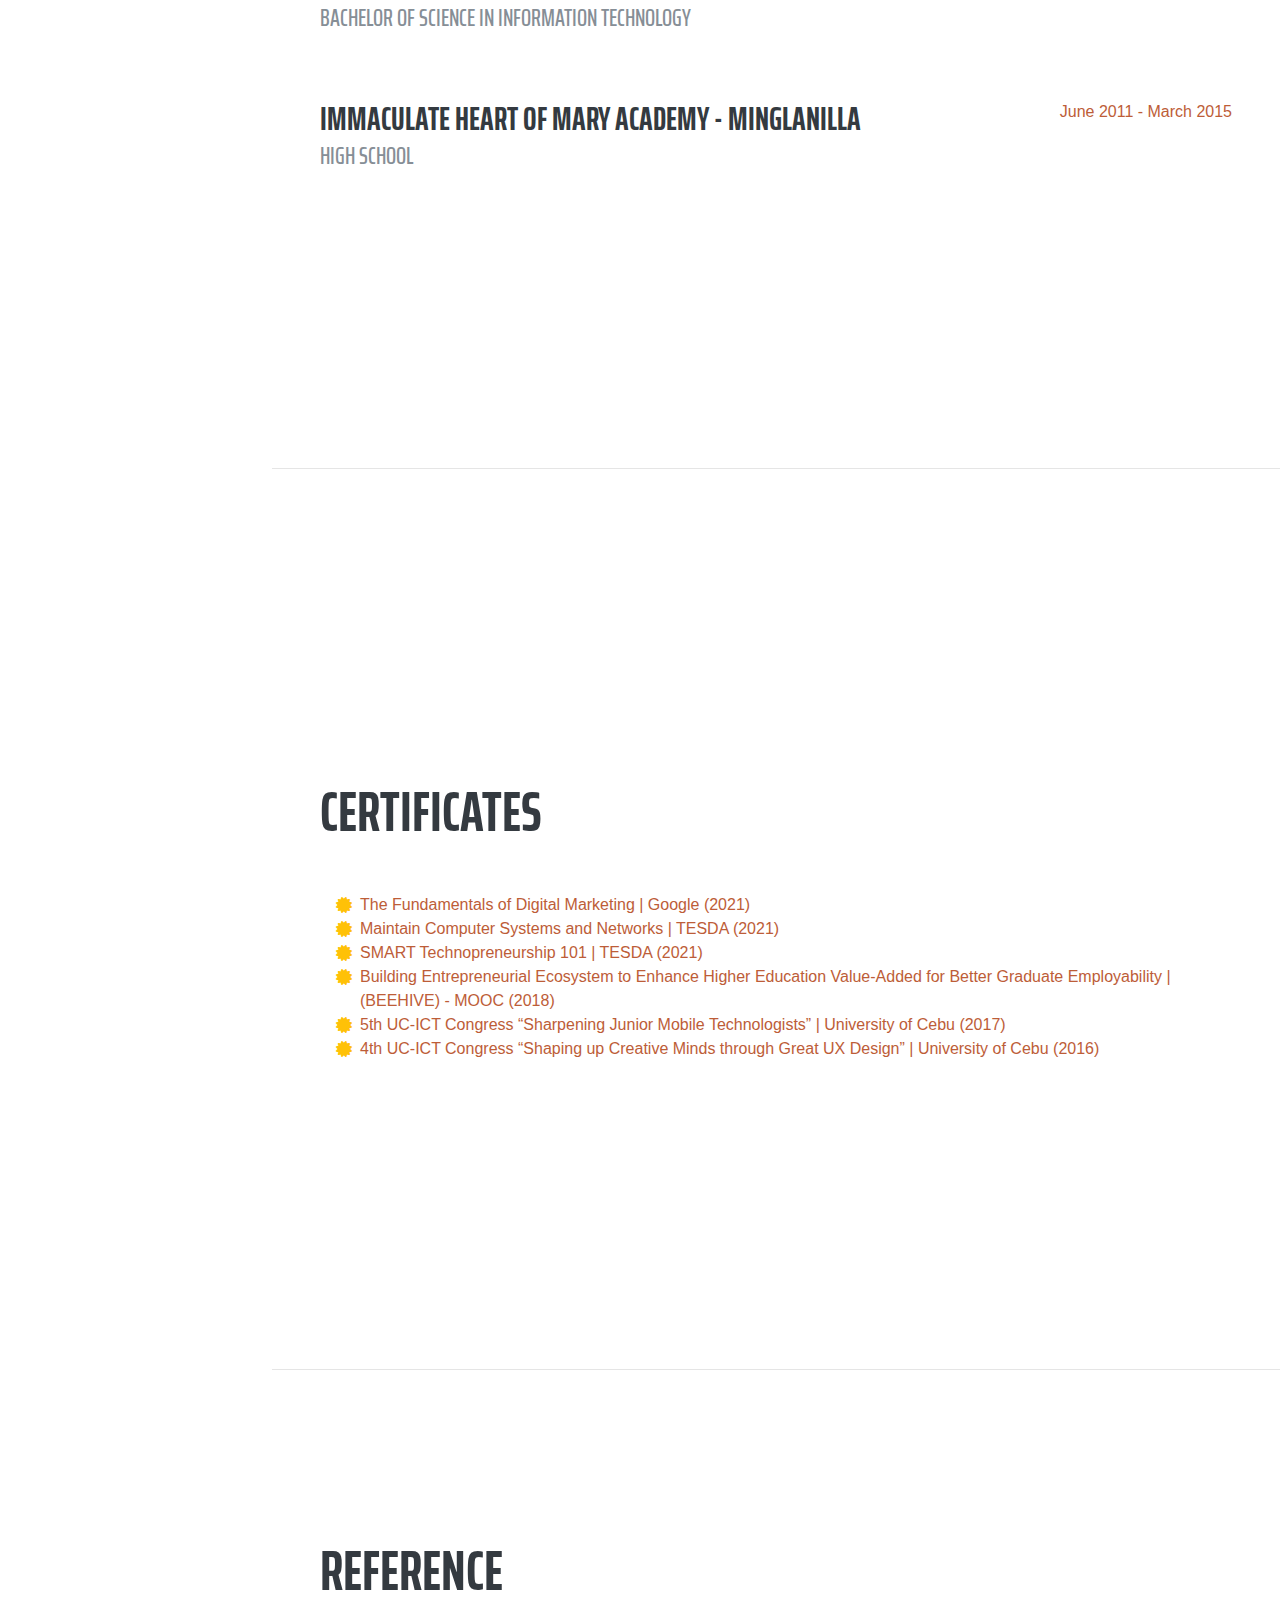
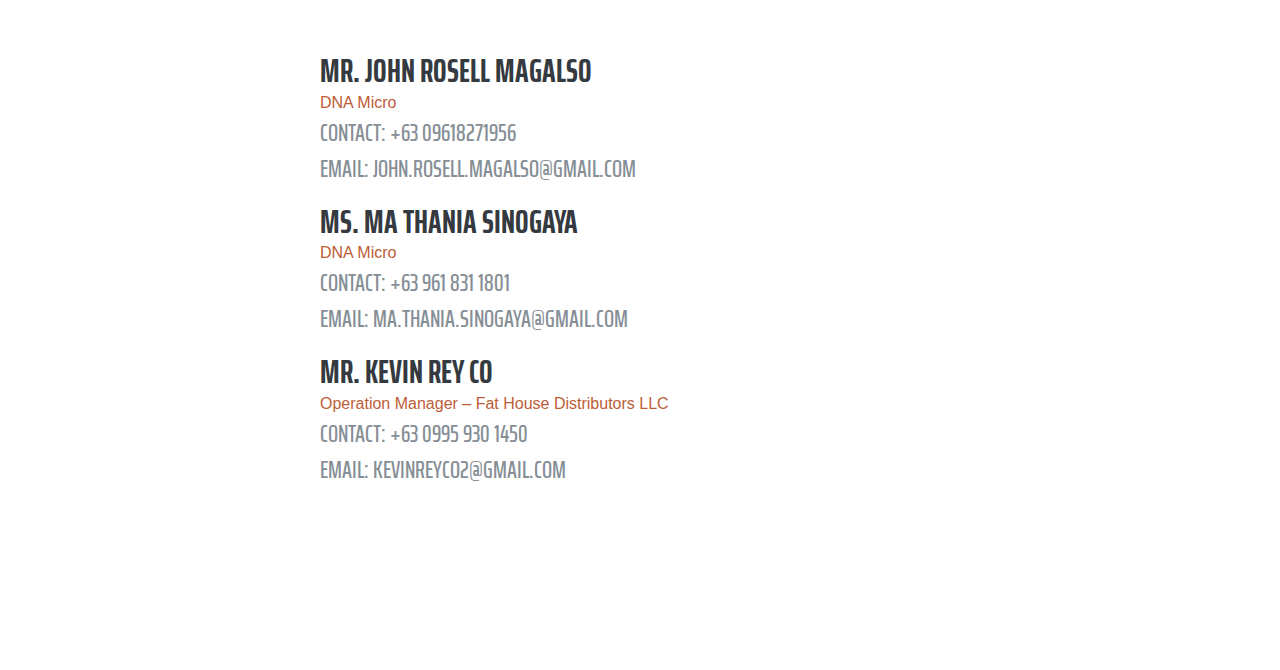
==== commit 3eb01148: "resume" ====
--- a/index.html
+++ b/index.html
@@ -132,7 +132,7 @@
           </a>
         </div>
         <div>
-          <a href="john_lloyd_mayol.zip">
+          <a href="resume_johnlloydmayol.zip">
             <button type="button" class="btn" style="background-color: rgb(221, 98, 27); color: white">
               <i class="fa fa-download"></i>&nbsp; Resume
             </button></a>
@@ -469,6 +469,8 @@
               + <b>Manage the Search Engine Optimization (SEO)</b>
               <br />
               + <b>Optimized site performance, reducing load time by 40%</b>
+              <br />
+              + <b>Led a 10 - member team to deliver the UI/UX GoRentals, improving user engagement by 30%</b>
             </p>
             <ul>
               <li><b> DESIGN: </b> Figma, Adobe XD, MockFlow</li>
@@ -786,17 +788,25 @@
 
         <div class="resume-item d-flex flex-column flex-md-row justify-content-between">
           <div class="resume-content">
-            <h3 class="mb-0">Ms. Ma. Cathering Carumba</h3>
-            <span class="text-primary">Secretary – College of Computer Studies – UC – Main</span>
-            <div class="subheading mb-3">Contact: 255 – 7777 loc. 113</div>
+            <h3 class="mb-0">Mr. John Rosell Magalso
+            </h3>
+            <span class="text-primary">DNA Micro</span>
+            <div class="subheading">Contact: +63 09618271956</div>
+            <div class="subheading mb-3">Email: john.rosell.magalso@gmail.com
+            </div>
           </div>
         </div>
 
         <div class="resume-item d-flex flex-column flex-md-row justify-content-between">
           <div class="resume-content">
-            <h3 class="mb-0">Ms. Jelaica Gilbuela Santillan</h3>
-            <span class="text-primary">Admin – HiPE Japan Inc.</span>
-            <div class="subheading mb-3">Contact: 0995 – 399 – 1214</div>
+            <h3 class="mb-0">Ms. Ma Thania Sinogaya
+            </h3>
+            <span class="text-primary">DNA Micro
+            </span>
+            <div class="subheading">Contact: +63 961 831 1801
+            </div>
+            <div class="subheading mb-3">Email: ma.thania.sinogaya@gmail.com
+            </div>
           </div>
         </div>
 
@@ -804,7 +814,8 @@
           <div class="resume-content">
             <h3 class="mb-0">Mr. Kevin Rey Co</h3>
             <span class="text-primary">Operation Manager – Fat House Distributors LLC</span>
-            <div class="subheading mb-3">Contact: 0995 – 930 – 1450</div>
+            <div class="subheading ">Contact: +63 0995 930 1450</div>
+            <div class="subheading mb-3">Email: kevinreyco2@gmail.com</div>
           </div>
         </div>
       </div>
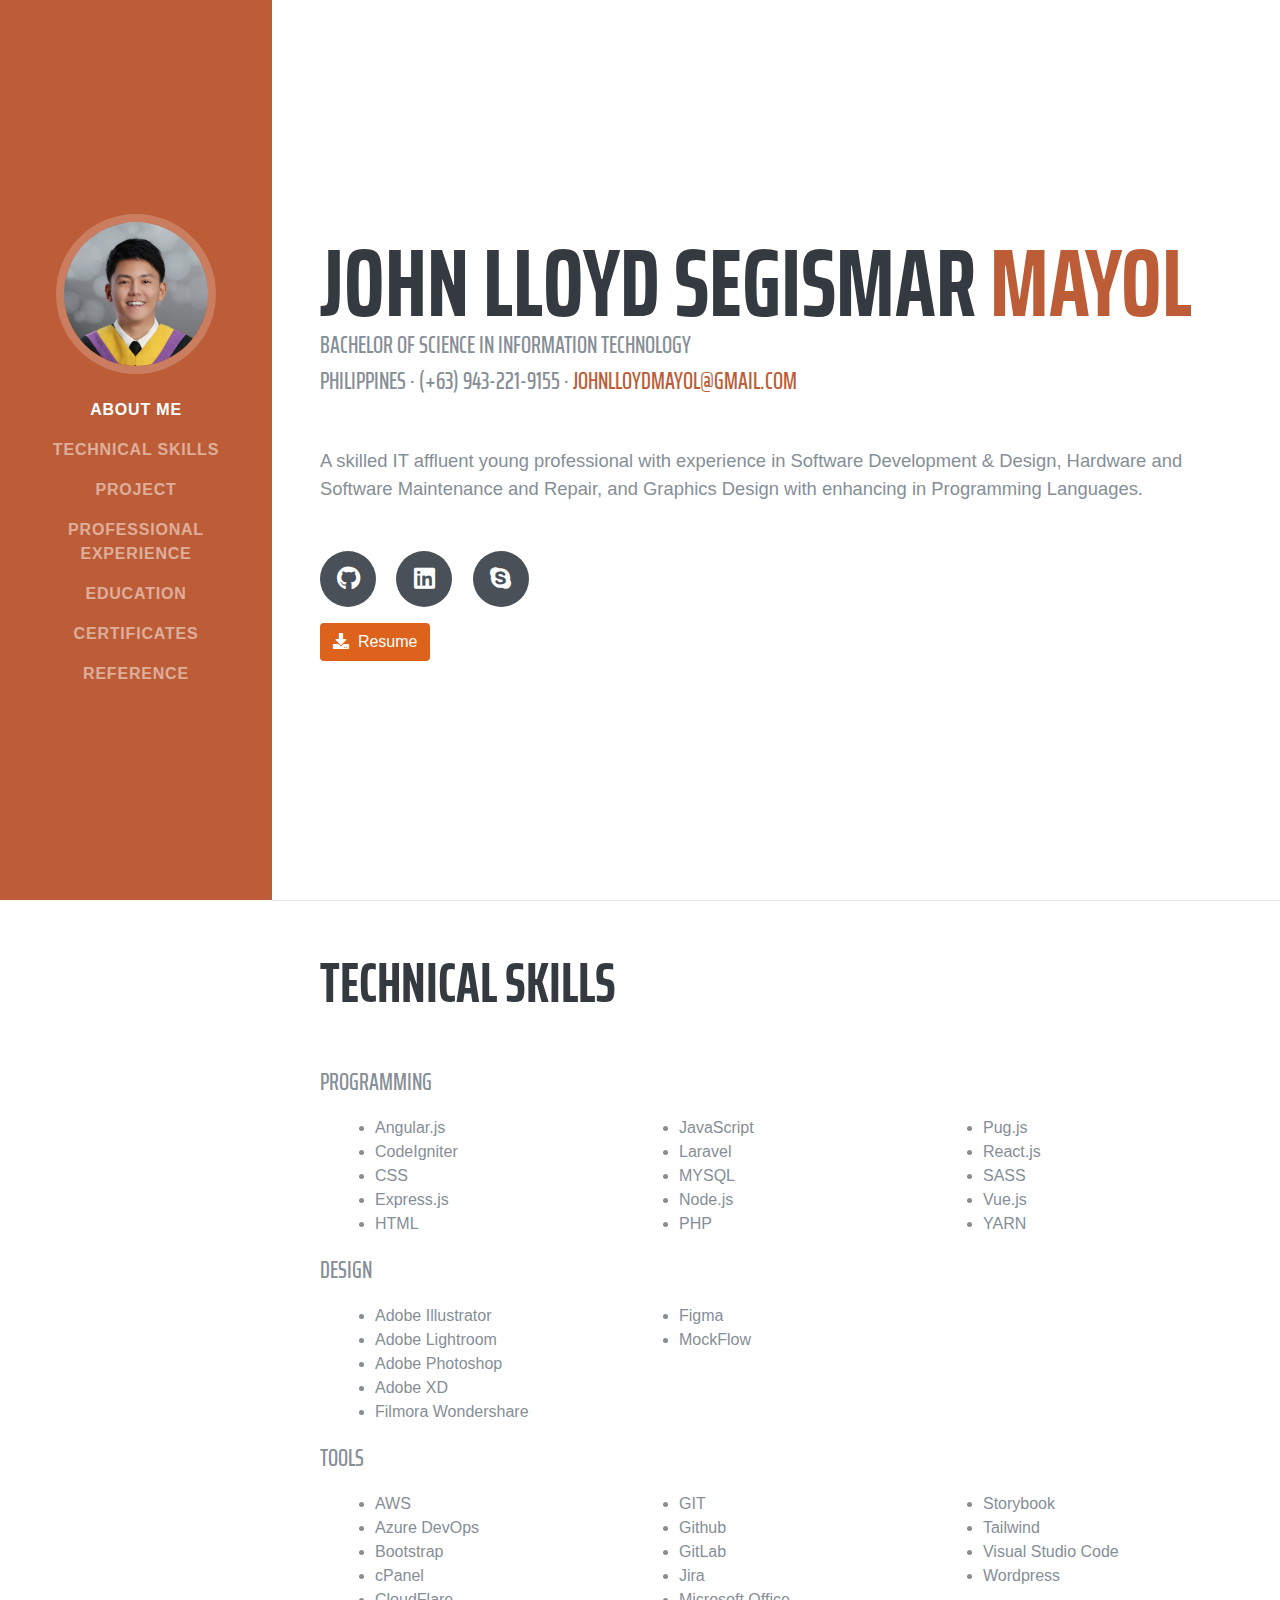
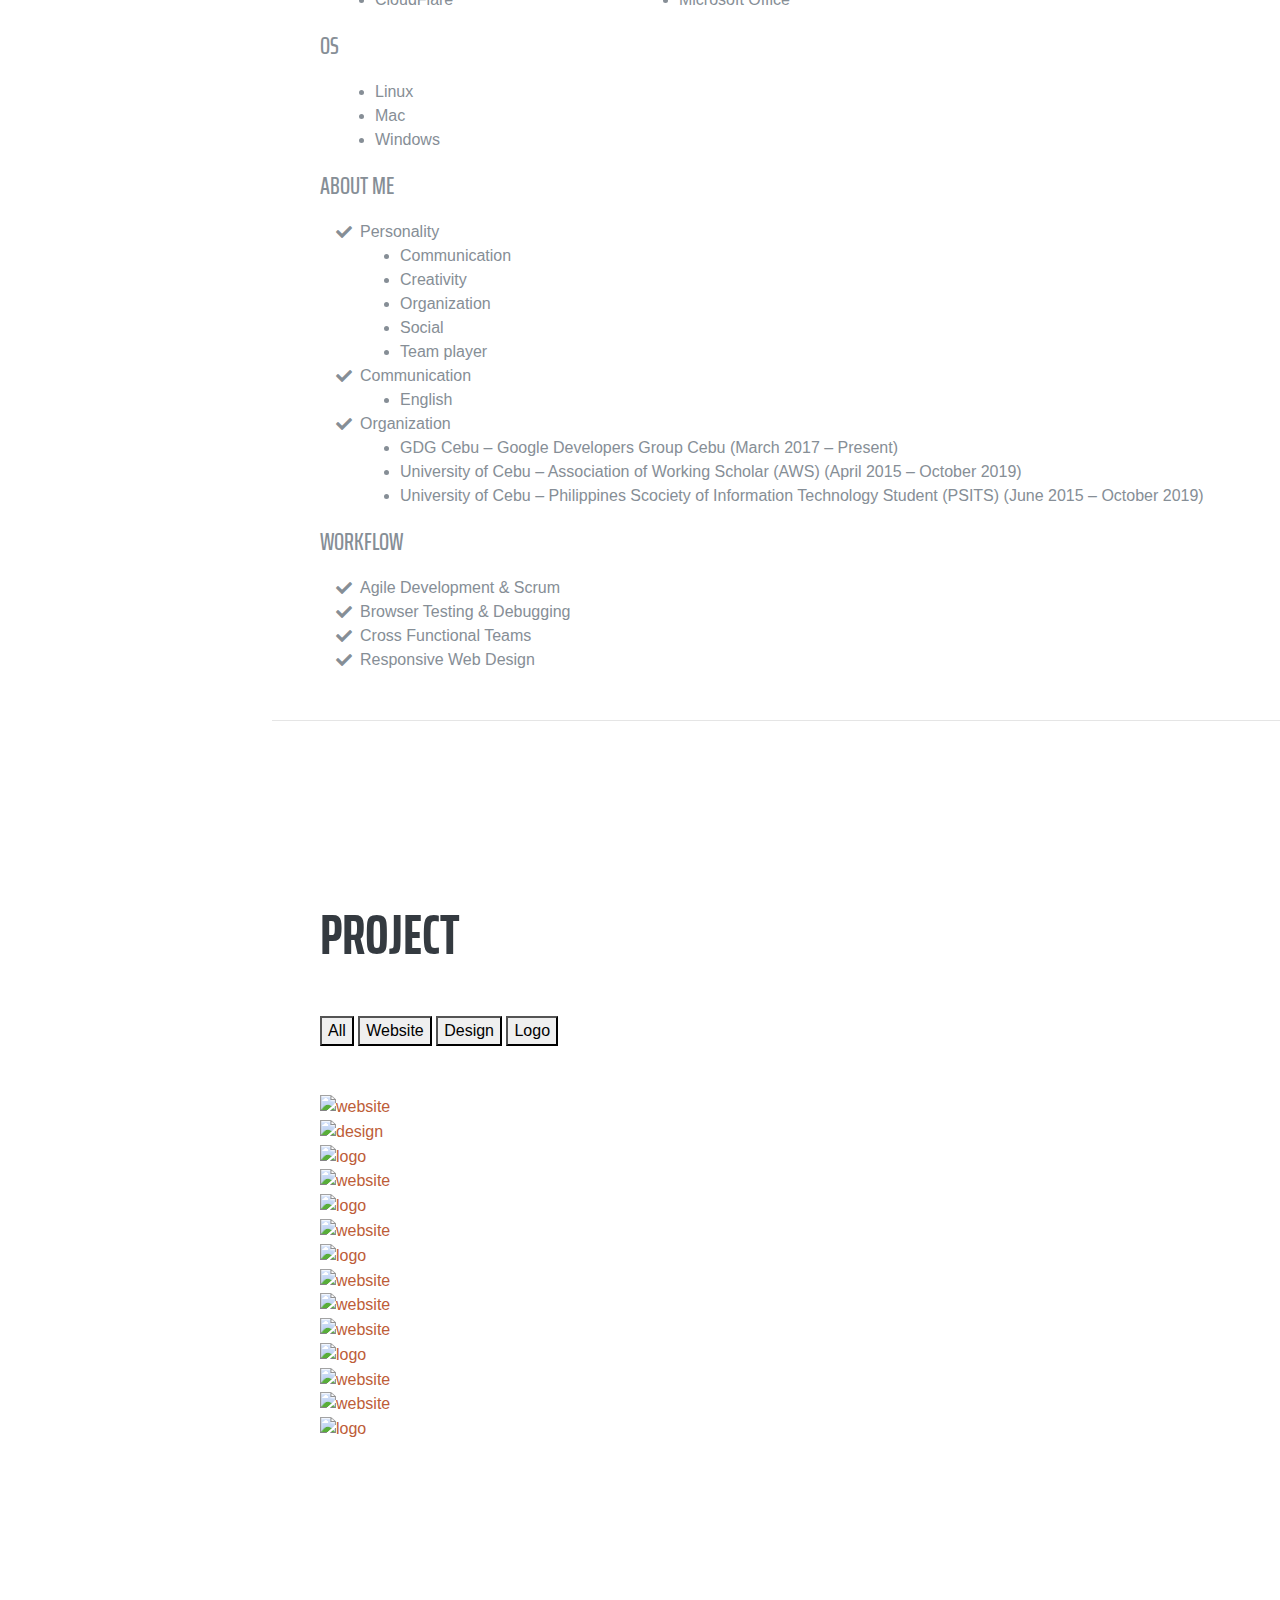
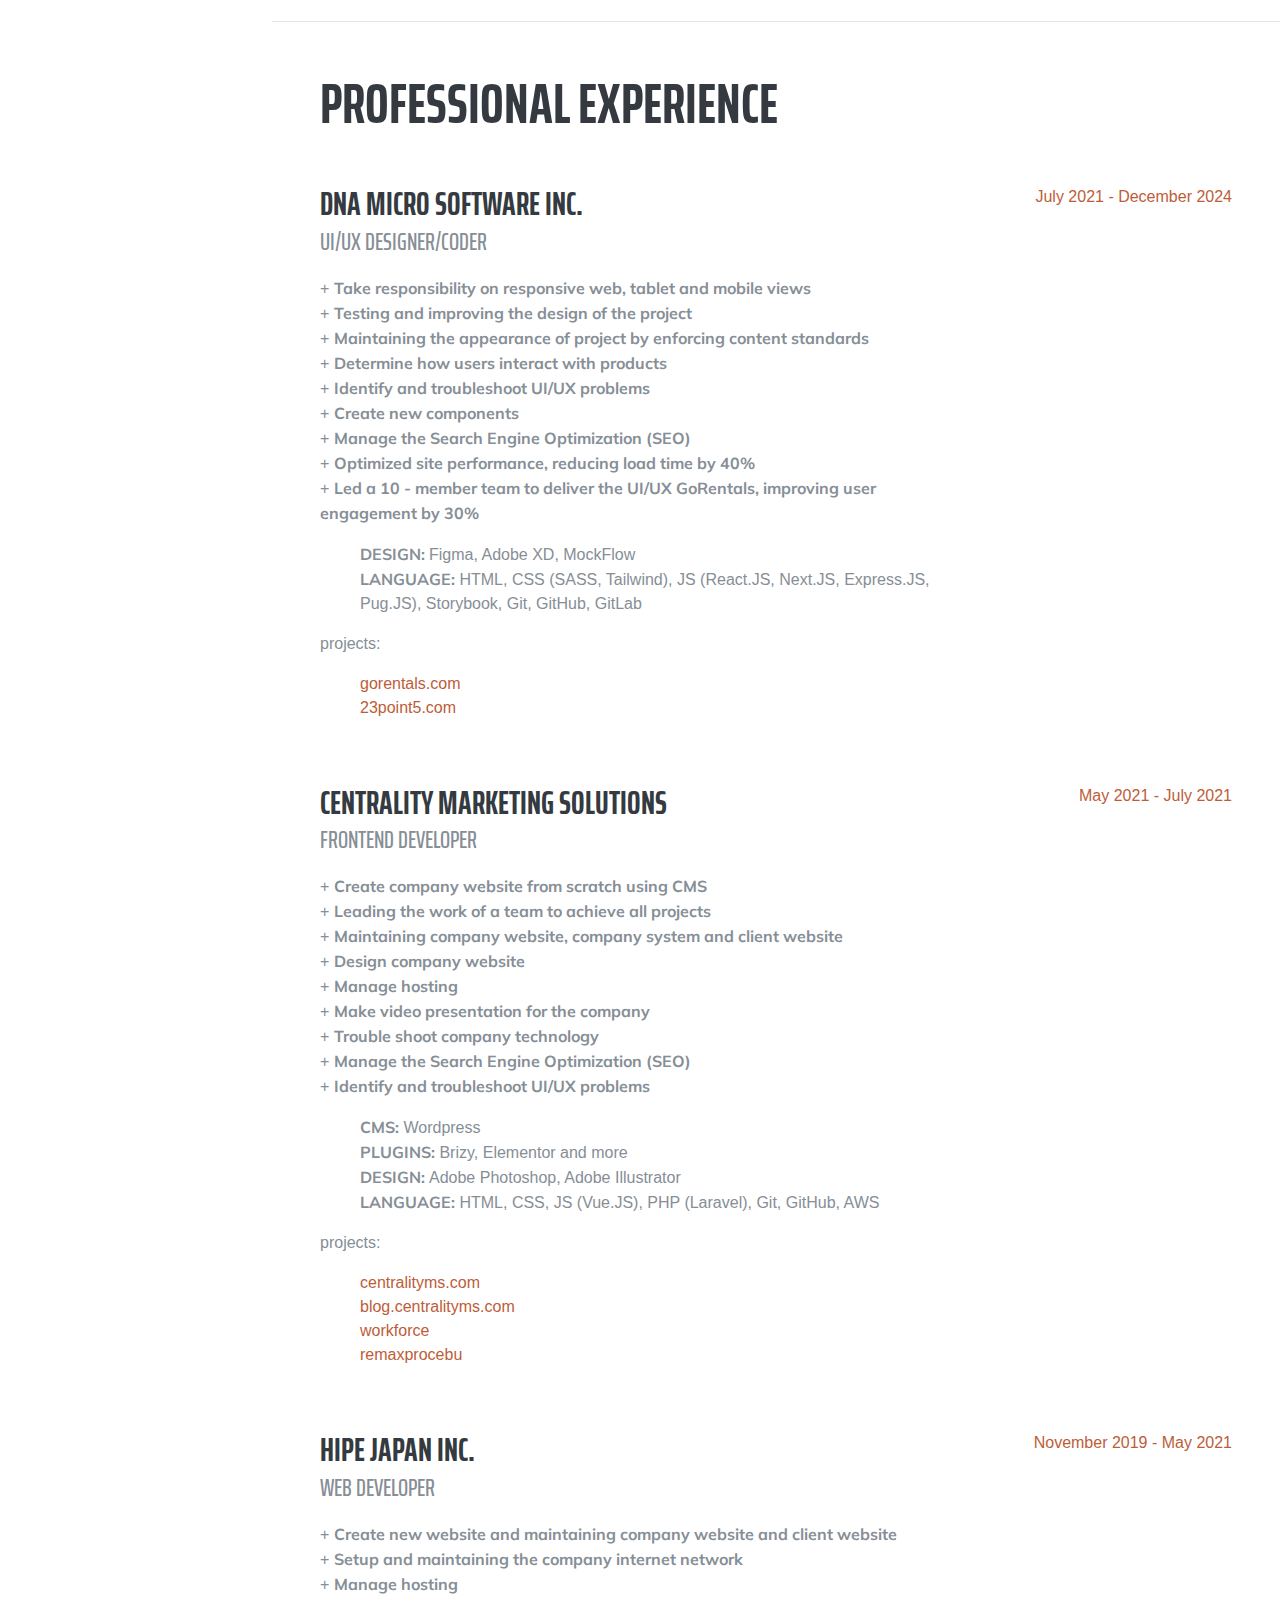
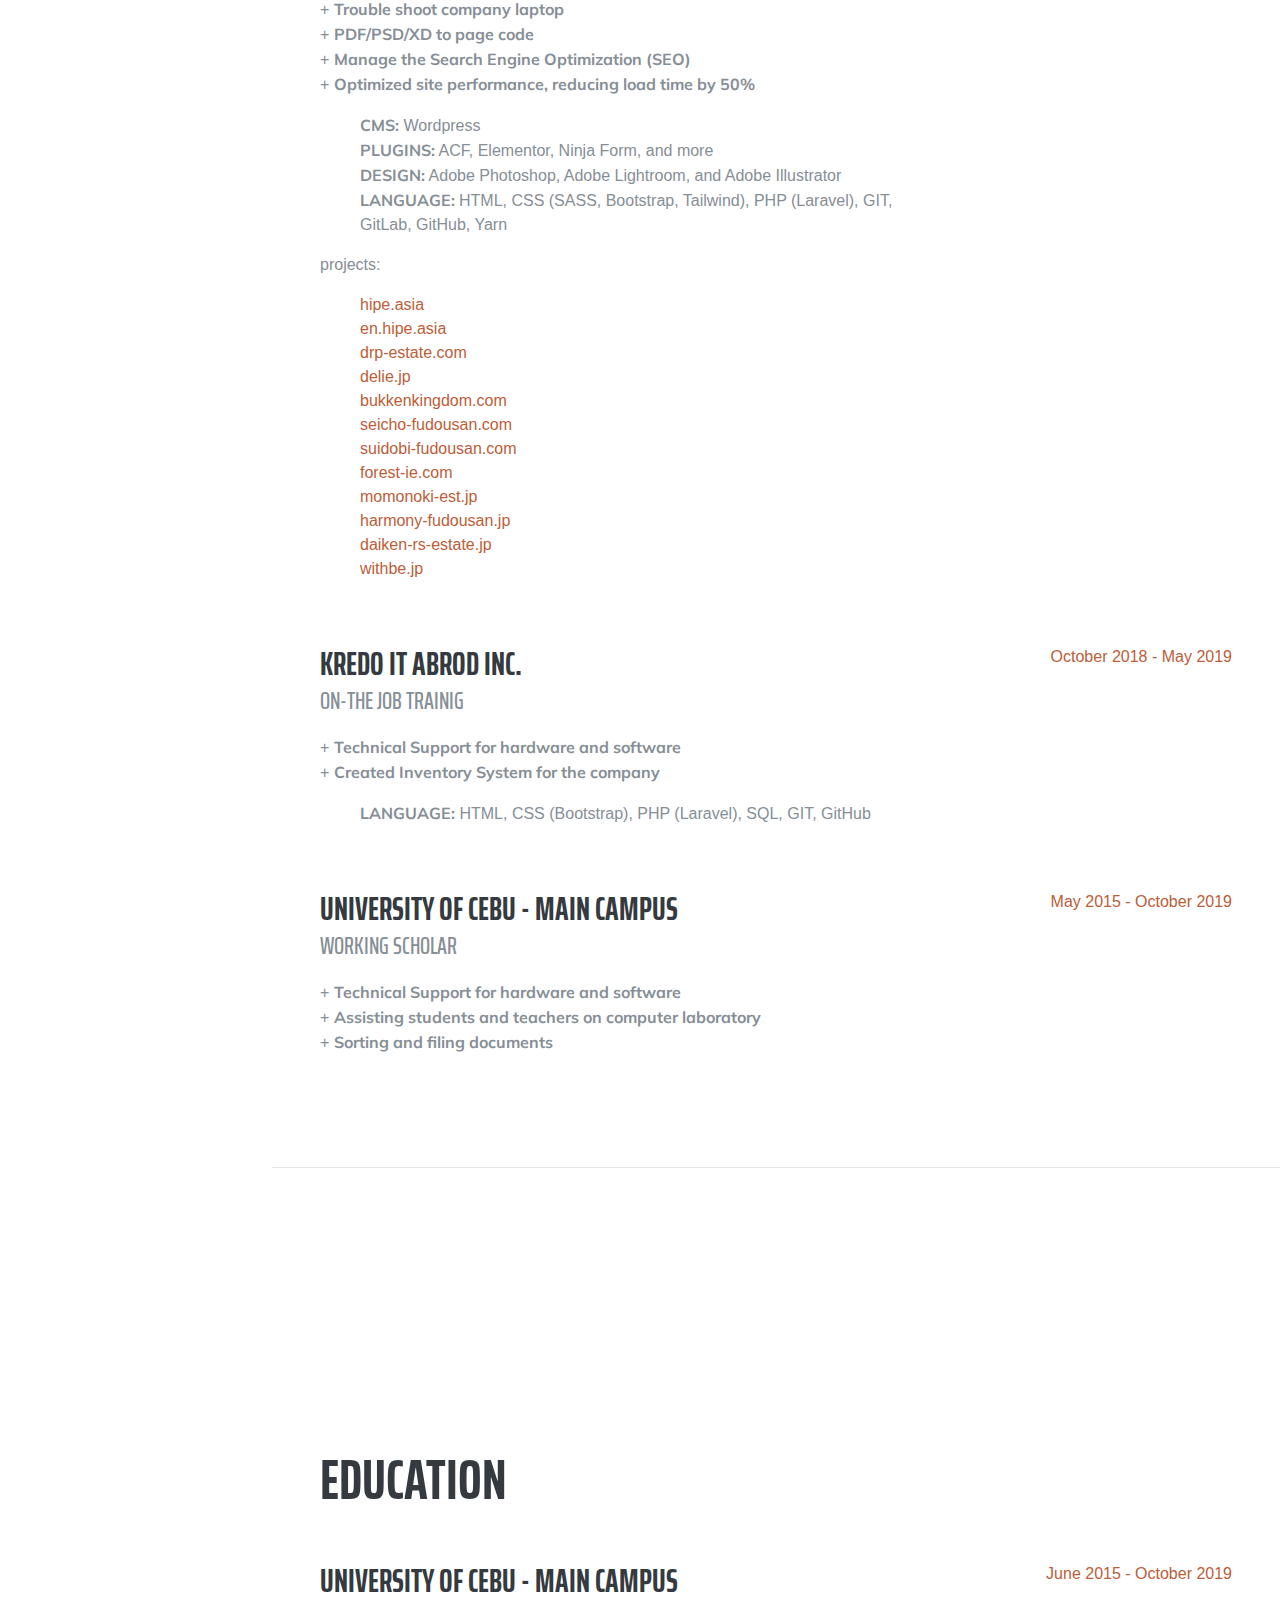
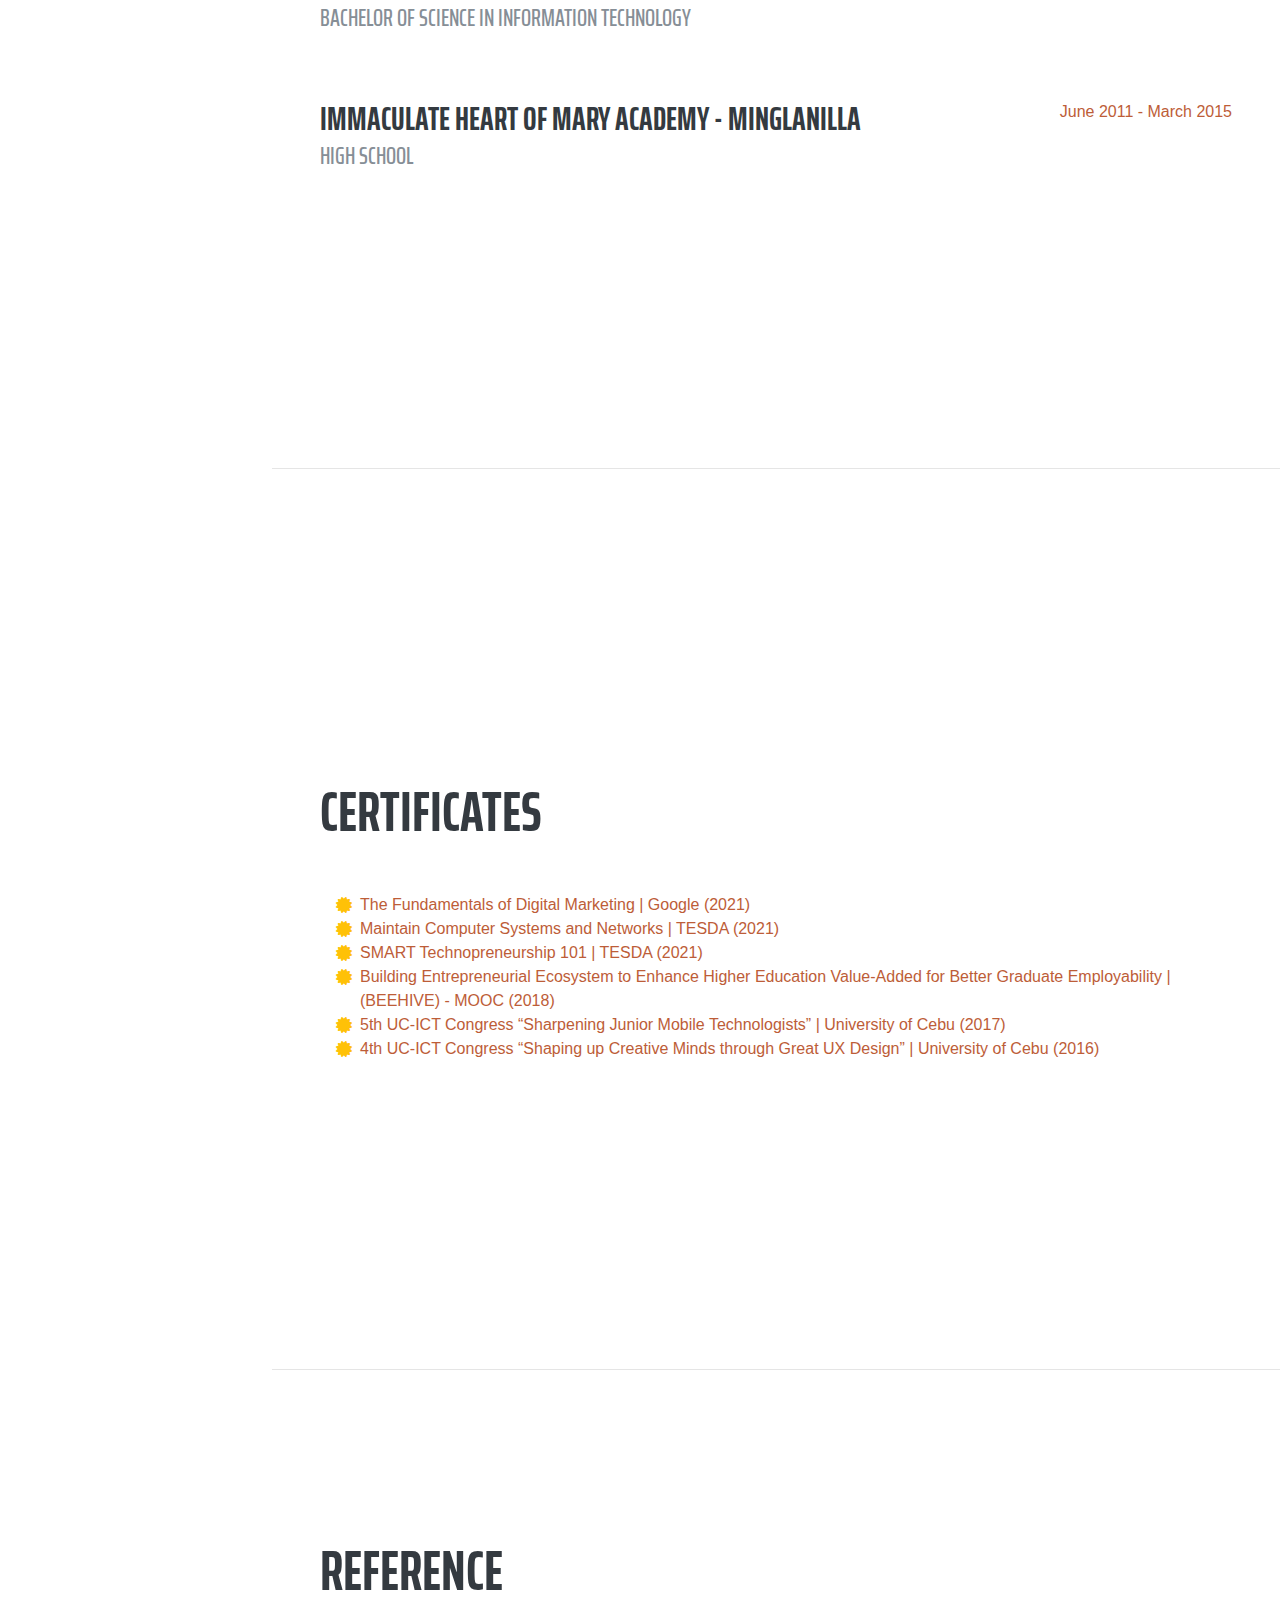
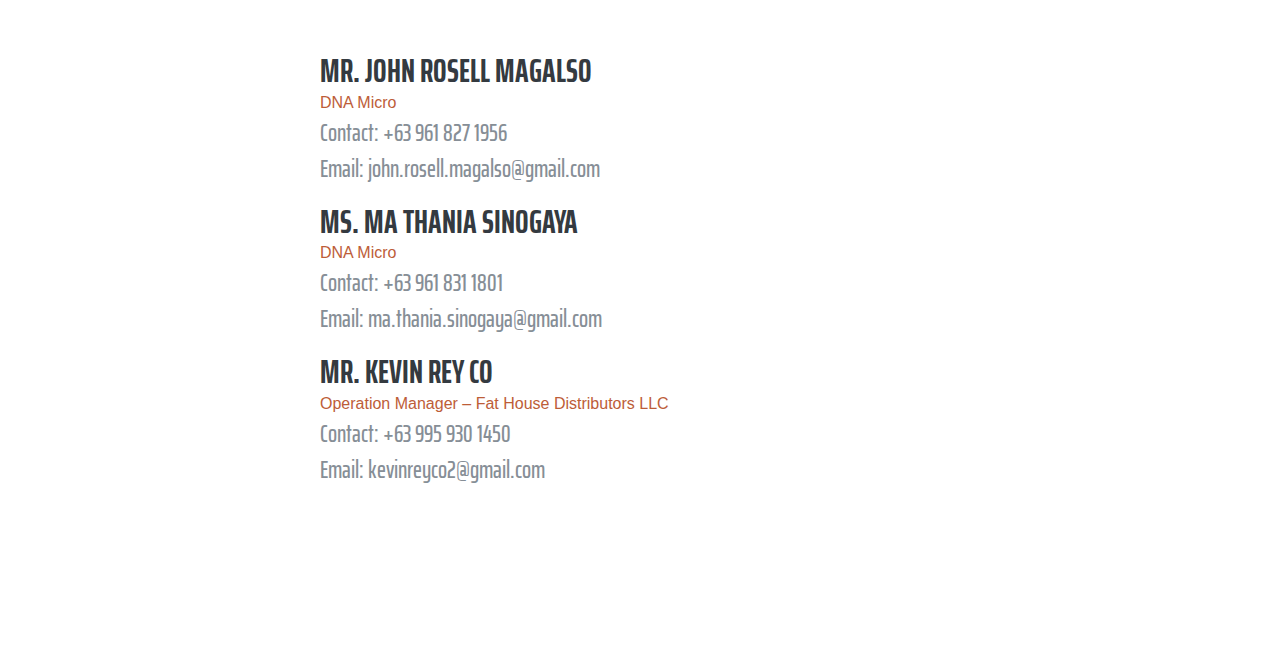
==== commit 5095c706: "resume" ====
--- a/index.html
+++ b/index.html
@@ -791,8 +791,8 @@
             <h3 class="mb-0">Mr. John Rosell Magalso
             </h3>
             <span class="text-primary">DNA Micro</span>
-            <div class="subheading">Contact: +63 09618271956</div>
-            <div class="subheading mb-3">Email: john.rosell.magalso@gmail.com
+            <div class="subheading" style="text-transform: none;">Contact: +63 961 827 1956</div>
+            <div class="subheading mb-3" style="text-transform: none;">Email: john.rosell.magalso@gmail.com
             </div>
           </div>
         </div>
@@ -803,9 +803,9 @@
             </h3>
             <span class="text-primary">DNA Micro
             </span>
-            <div class="subheading">Contact: +63 961 831 1801
-            </div>
-            <div class="subheading mb-3">Email: ma.thania.sinogaya@gmail.com
+            <div class="subheading" style="text-transform: none;">Contact: +63 961 831 1801
+            </div>
+            <div class="subheading mb-3" style="text-transform: none;">Email: ma.thania.sinogaya@gmail.com
             </div>
           </div>
         </div>
@@ -814,8 +814,8 @@
           <div class="resume-content">
             <h3 class="mb-0">Mr. Kevin Rey Co</h3>
             <span class="text-primary">Operation Manager – Fat House Distributors LLC</span>
-            <div class="subheading ">Contact: +63 0995 930 1450</div>
-            <div class="subheading mb-3">Email: kevinreyco2@gmail.com</div>
+            <div class="subheading" style="text-transform: none;">Contact: +63 995 930 1450</div>
+            <div class="subheading mb-3" style="text-transform: none;">Email: kevinreyco2@gmail.com</div>
           </div>
         </div>
       </div>
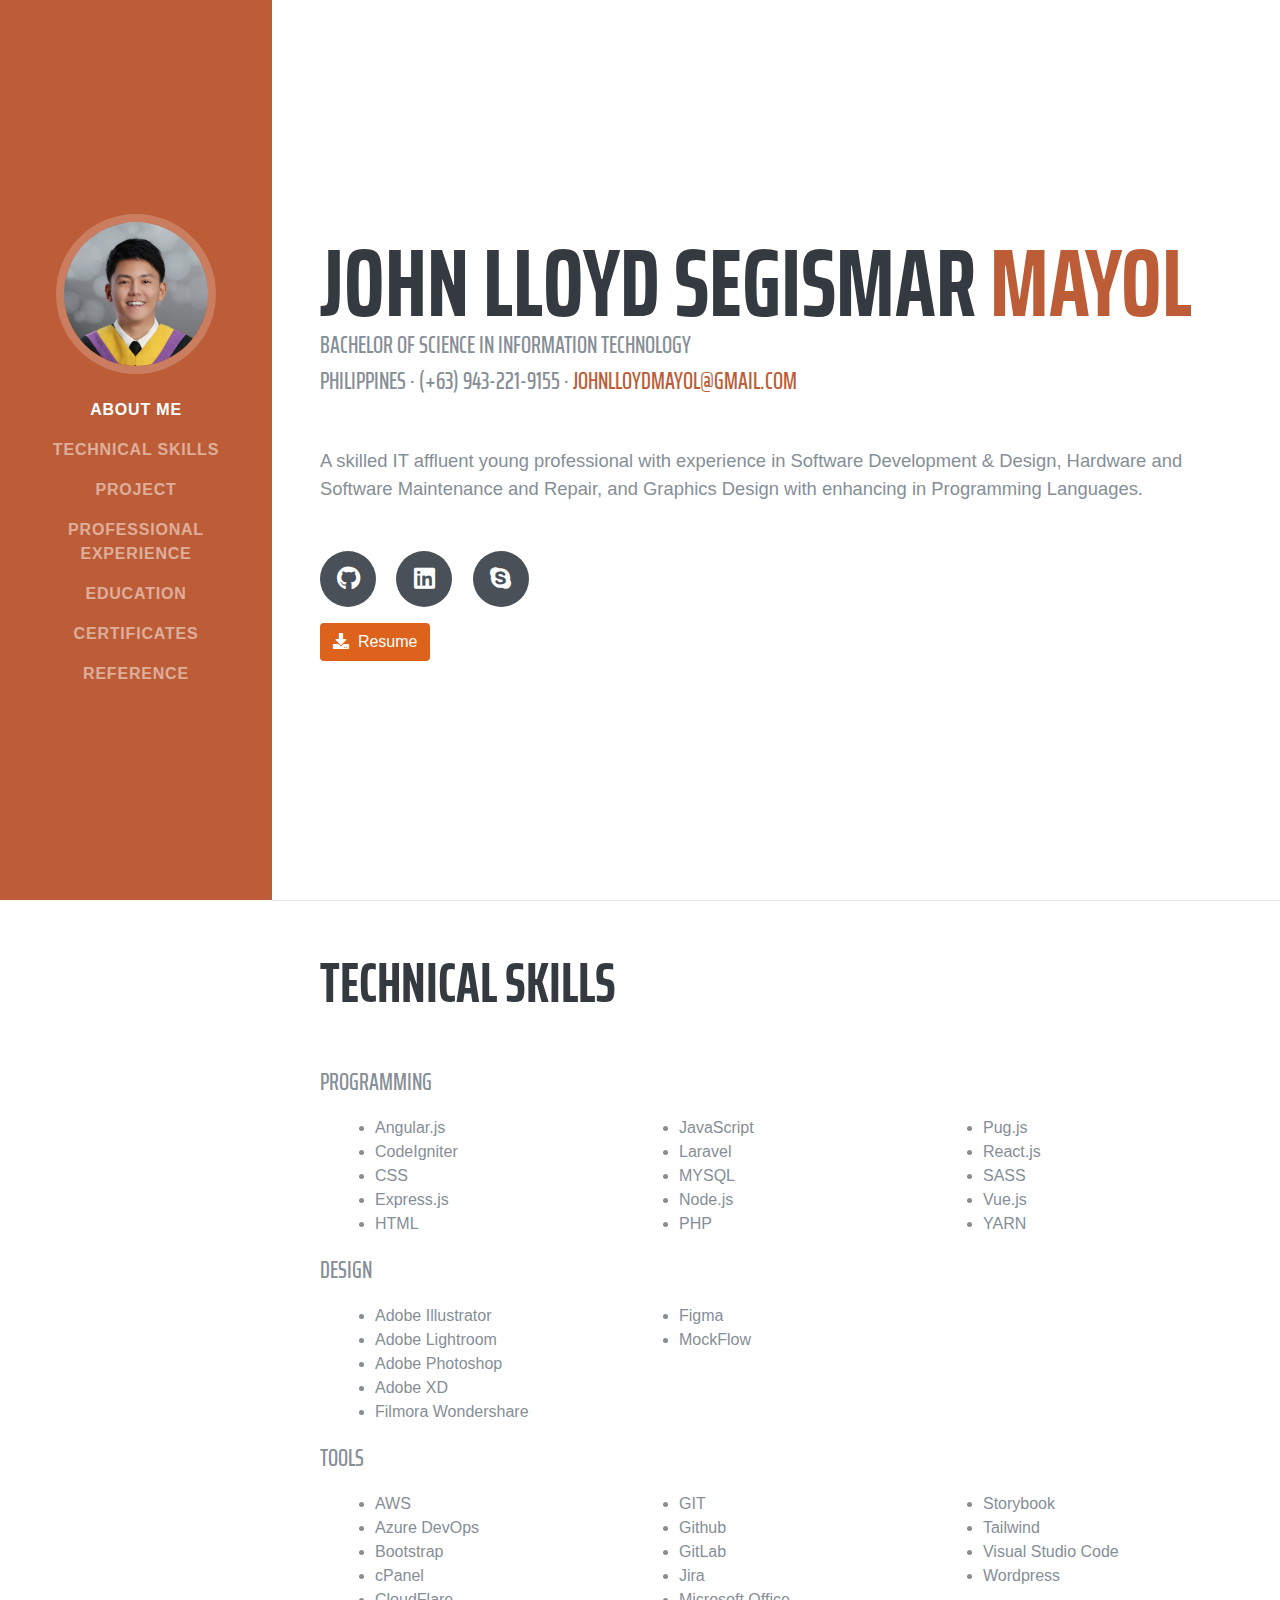
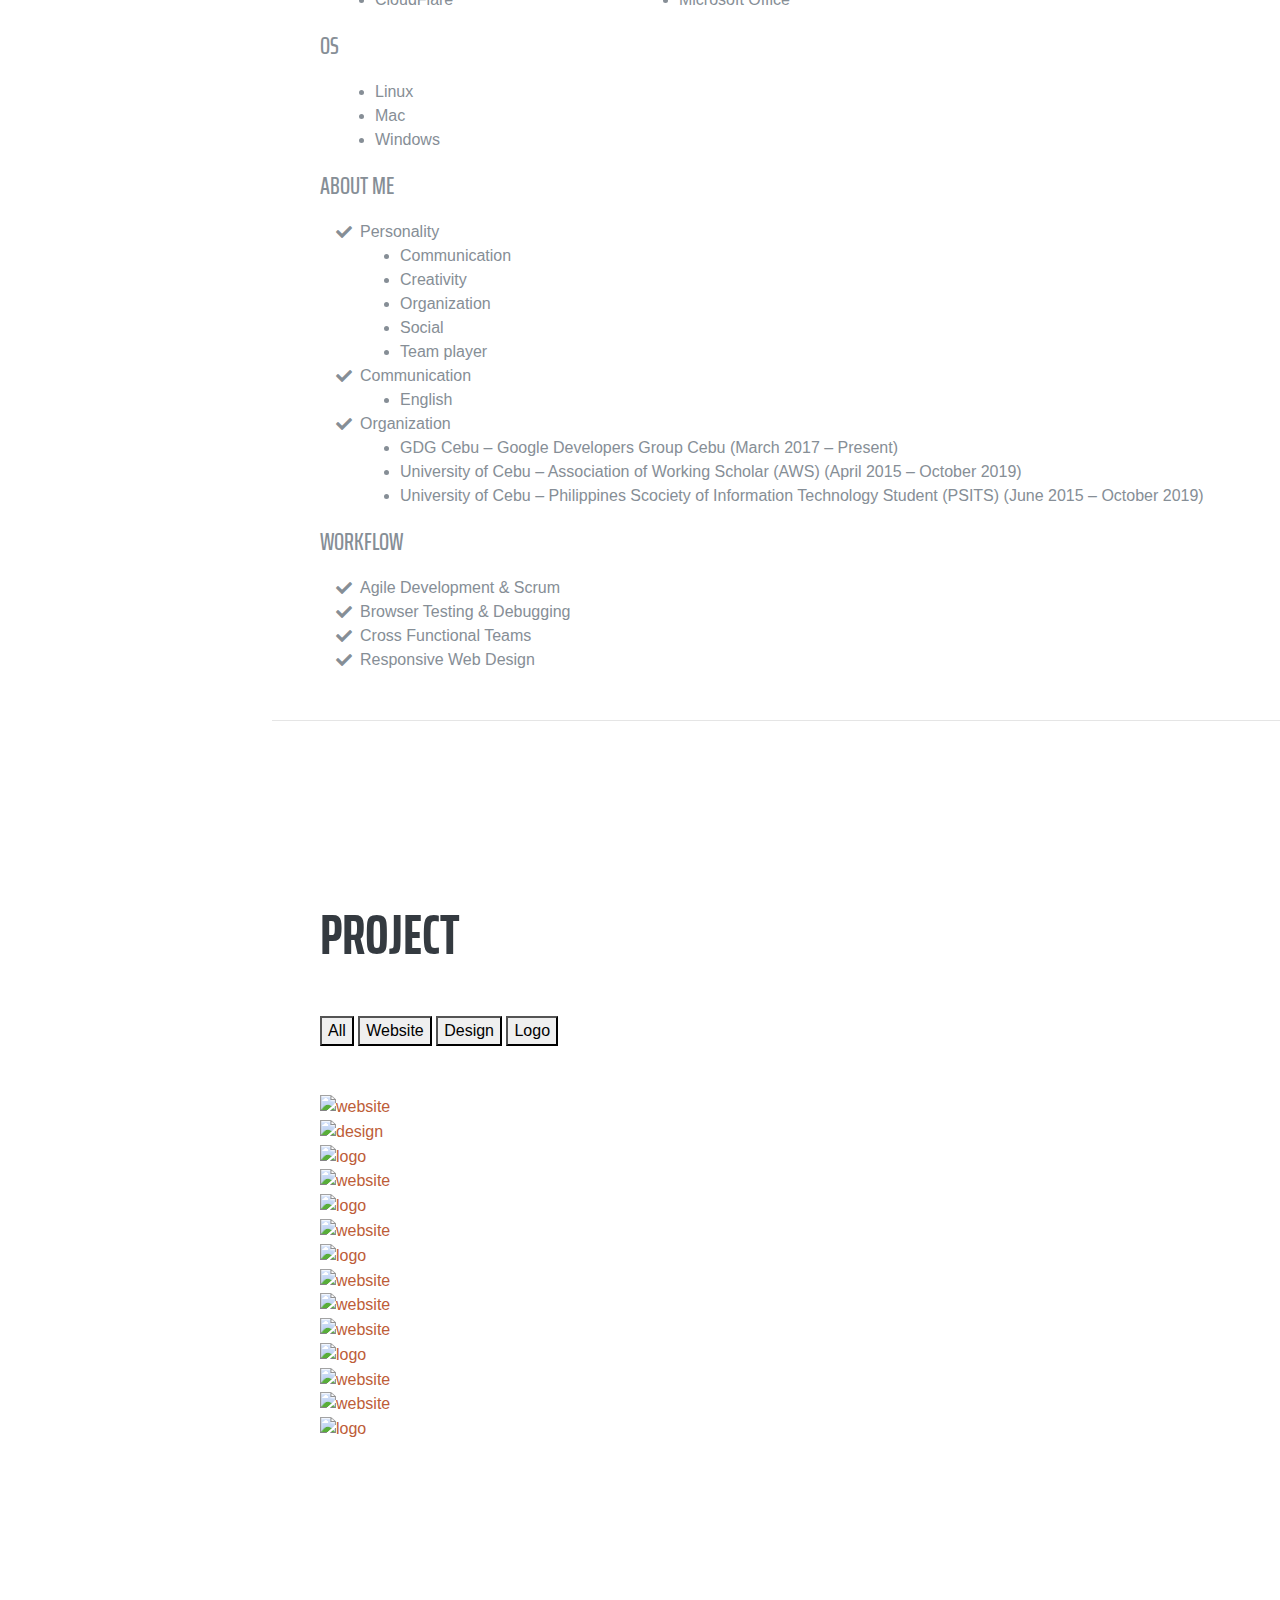
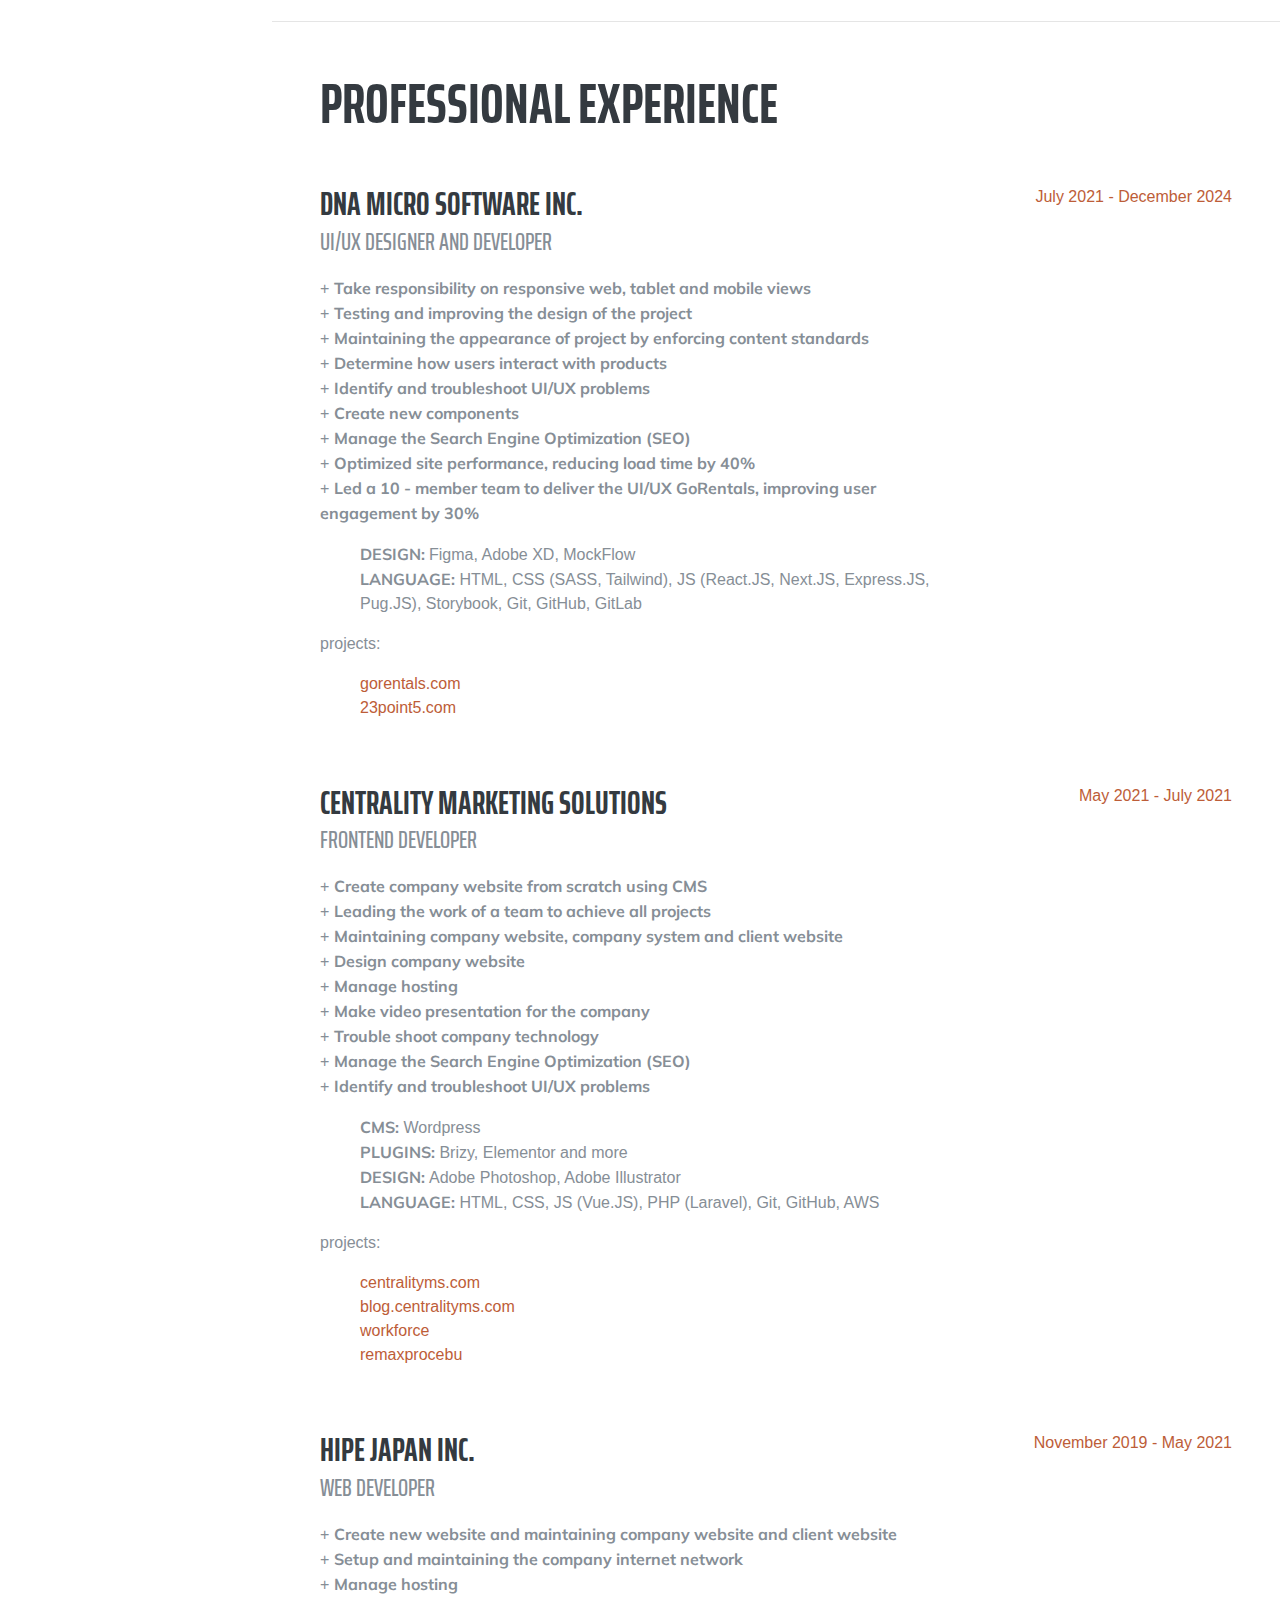
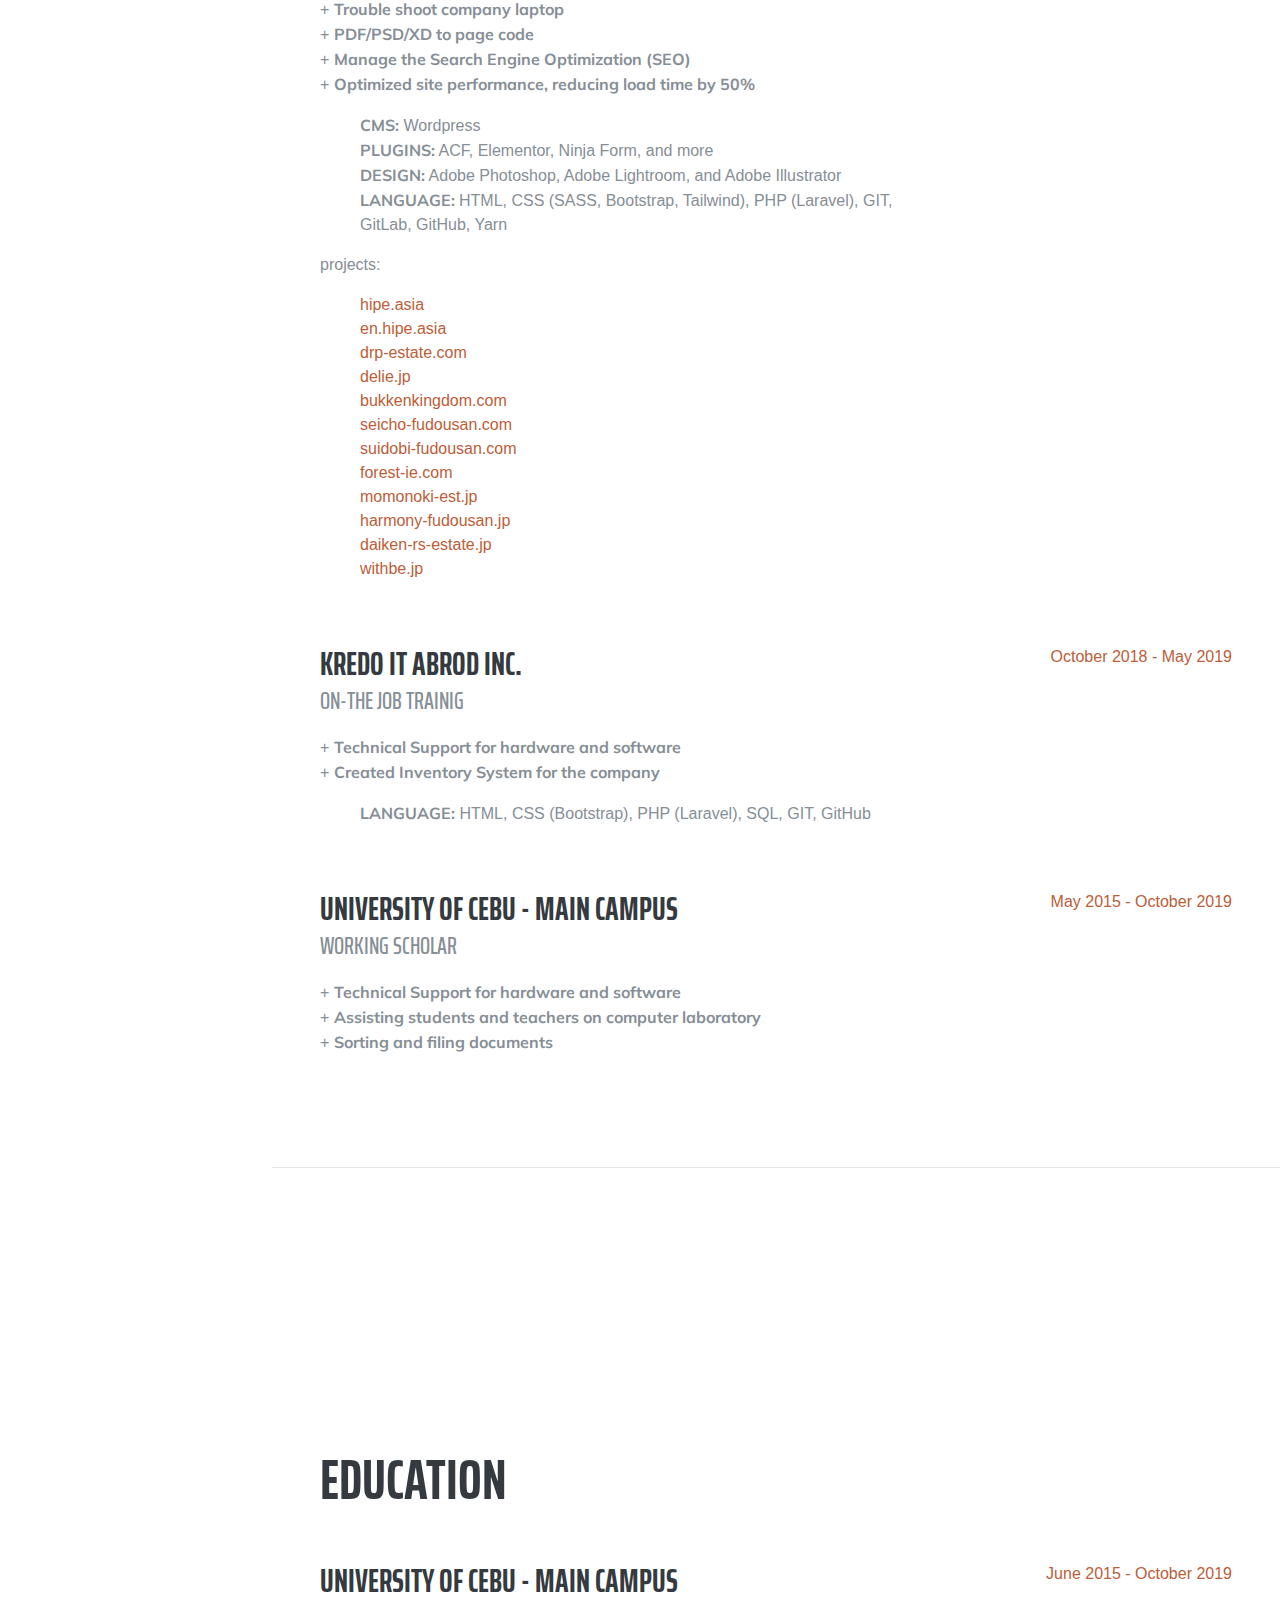
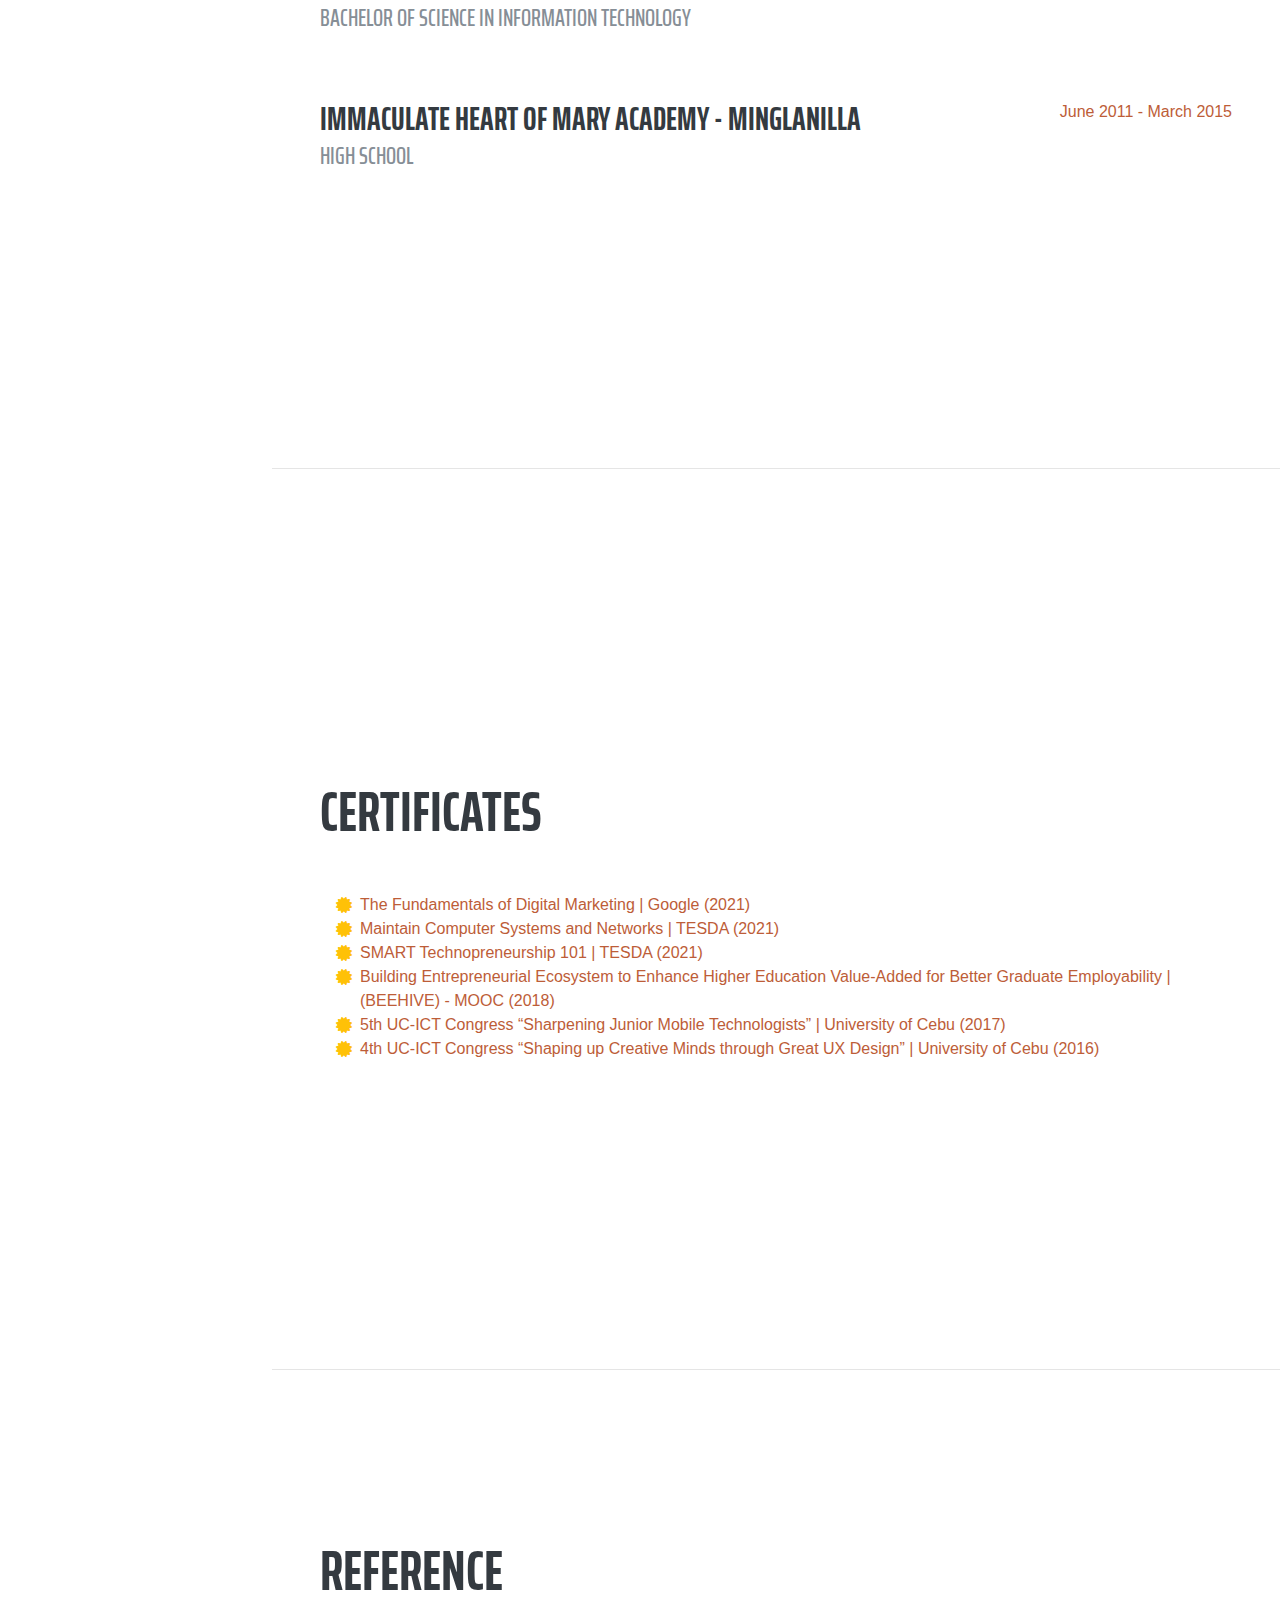
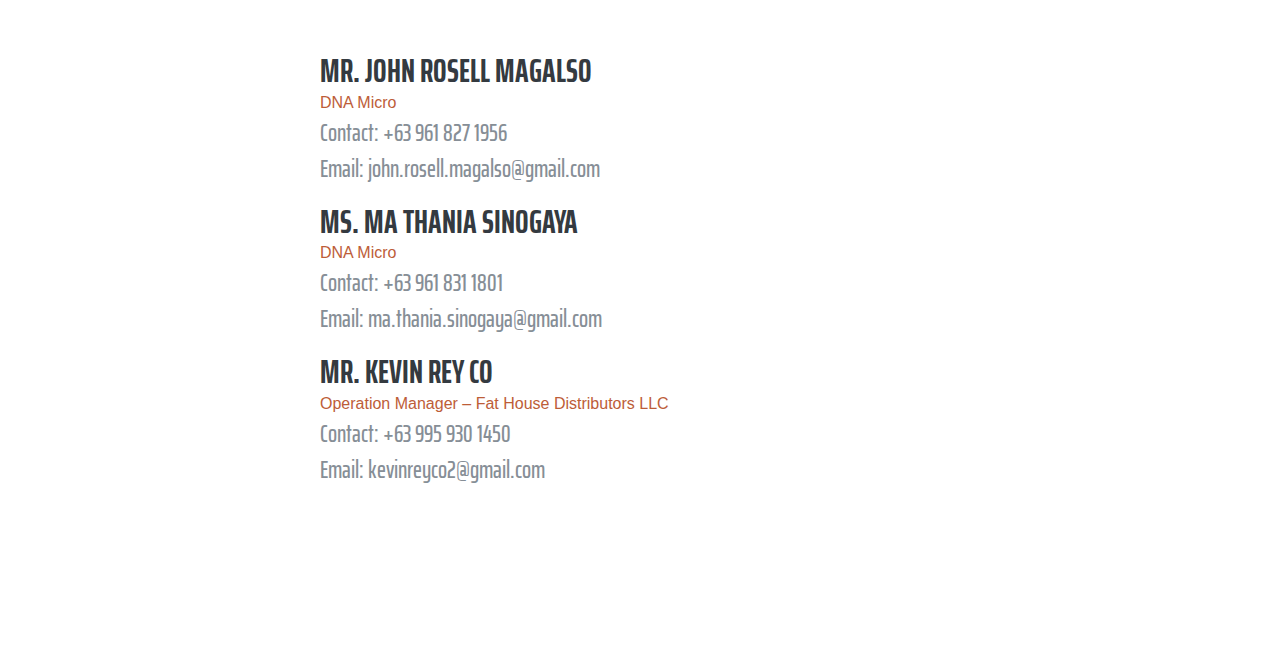
==== commit f59ce578: "resume" ====
--- a/index.html
+++ b/index.html
@@ -451,7 +451,7 @@
         <div class="resume-item d-flex flex-column flex-md-row justify-content-between mb-5">
           <div class="resume-content">
             <h3 class="mb-0">DNA Micro Software Inc.</h3>
-            <div class="subheading mb-3">UI/UX Designer/Coder</div>
+            <div class="subheading mb-3">UI/UX Designer and Developer</div>
             <p>
               + <b>Take responsibility on responsive web, tablet and mobile views</b>
               <br />
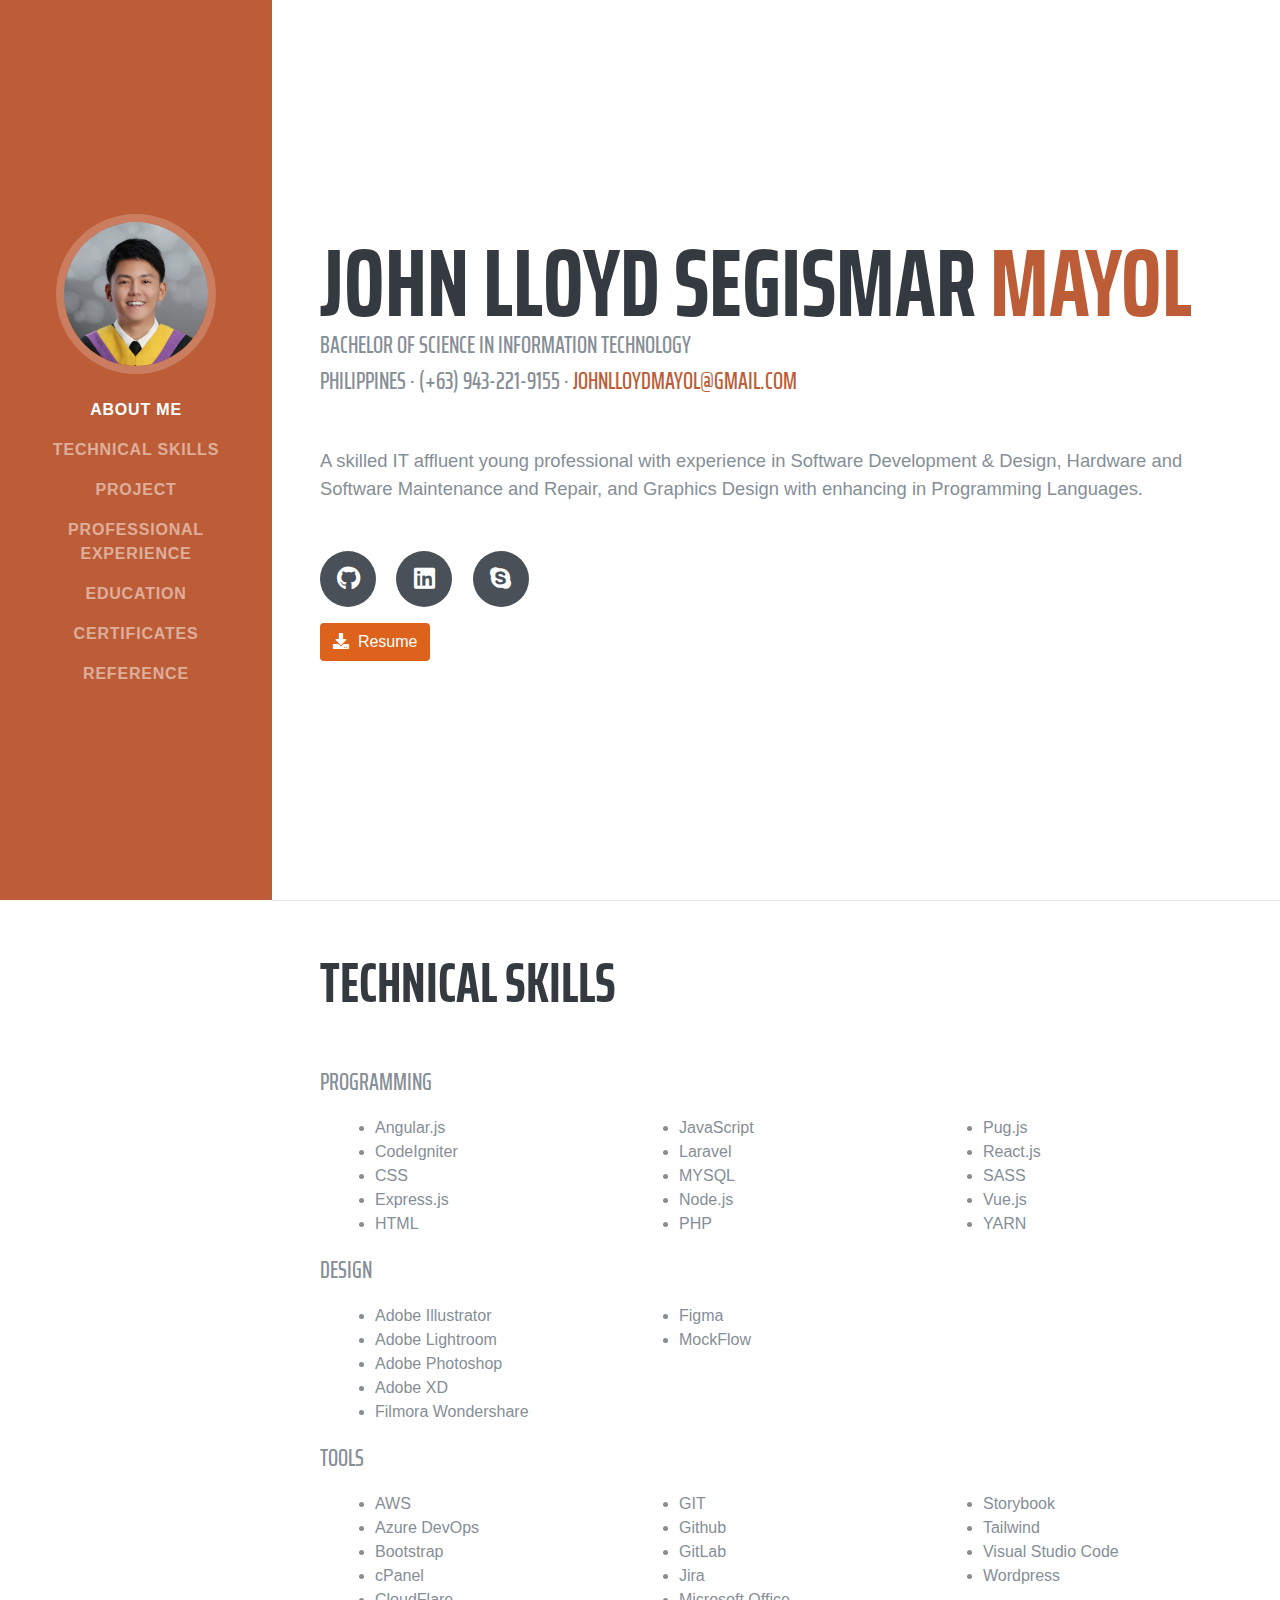
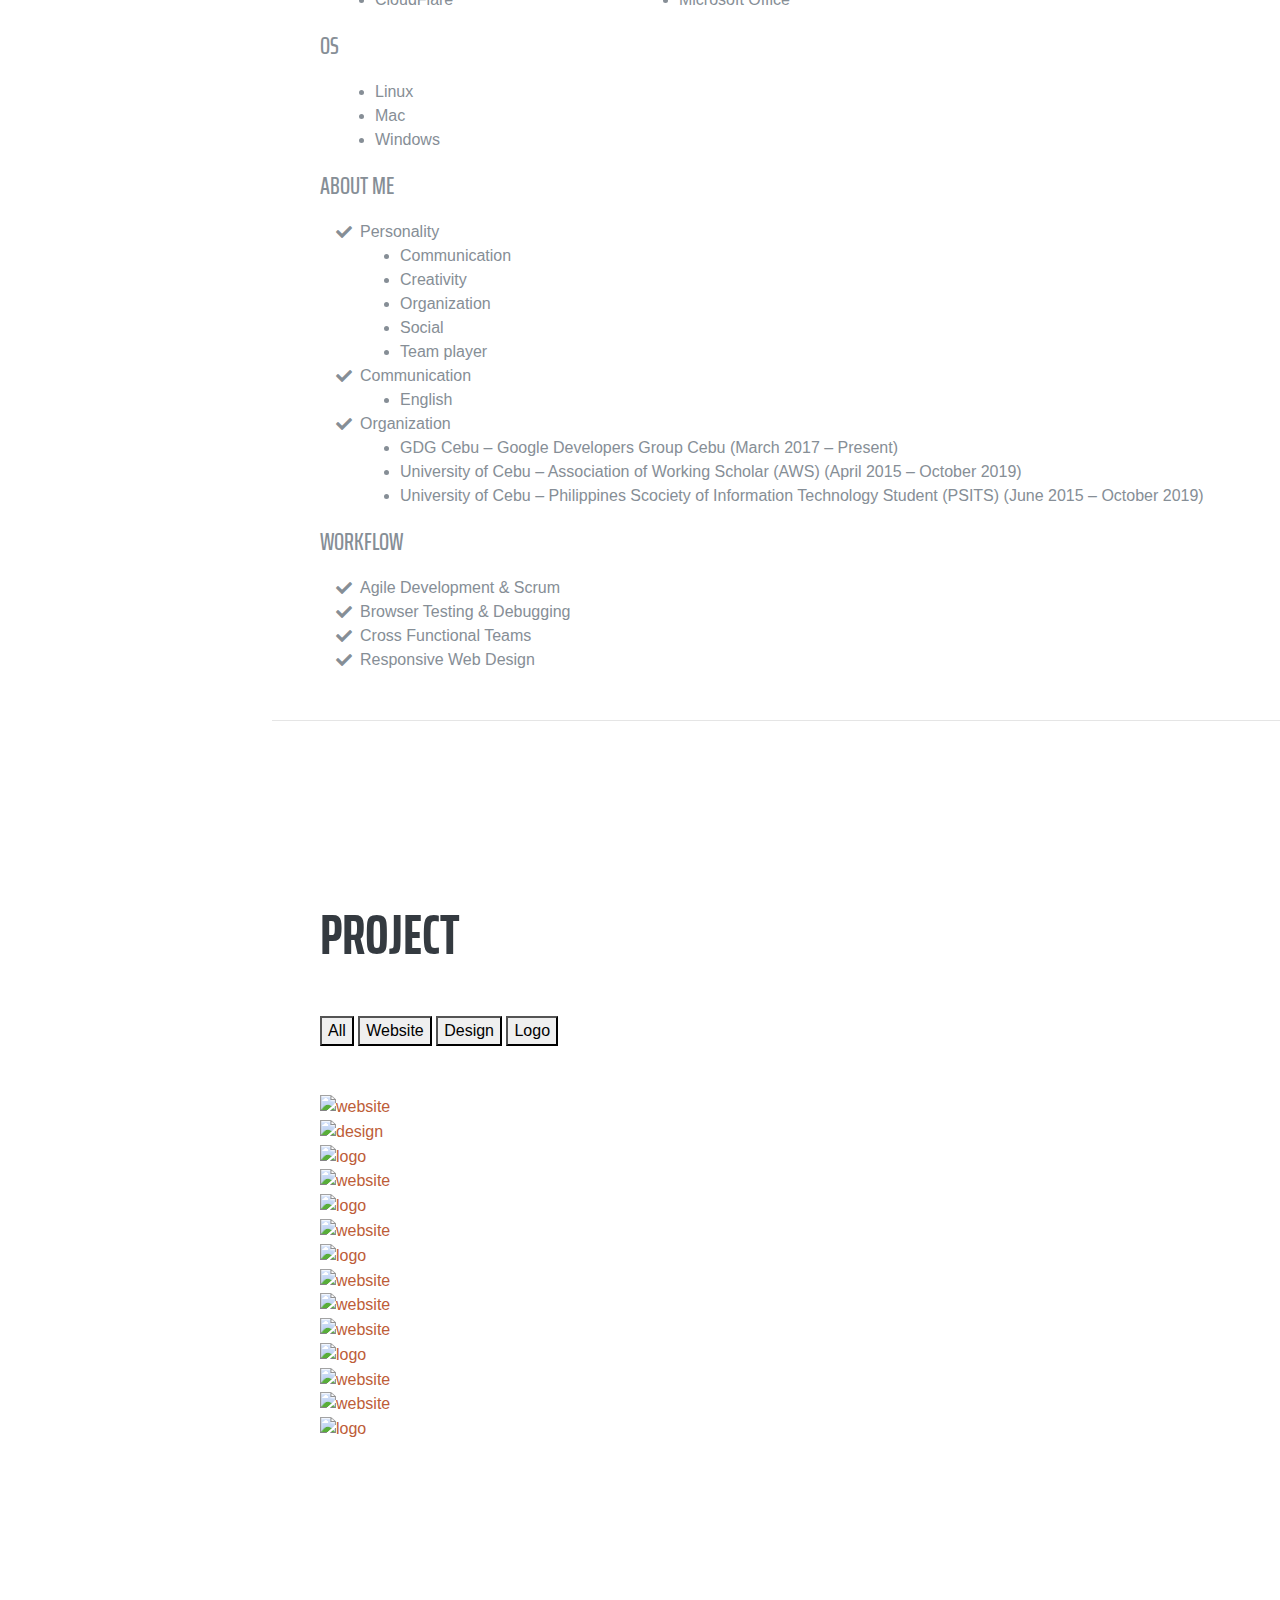
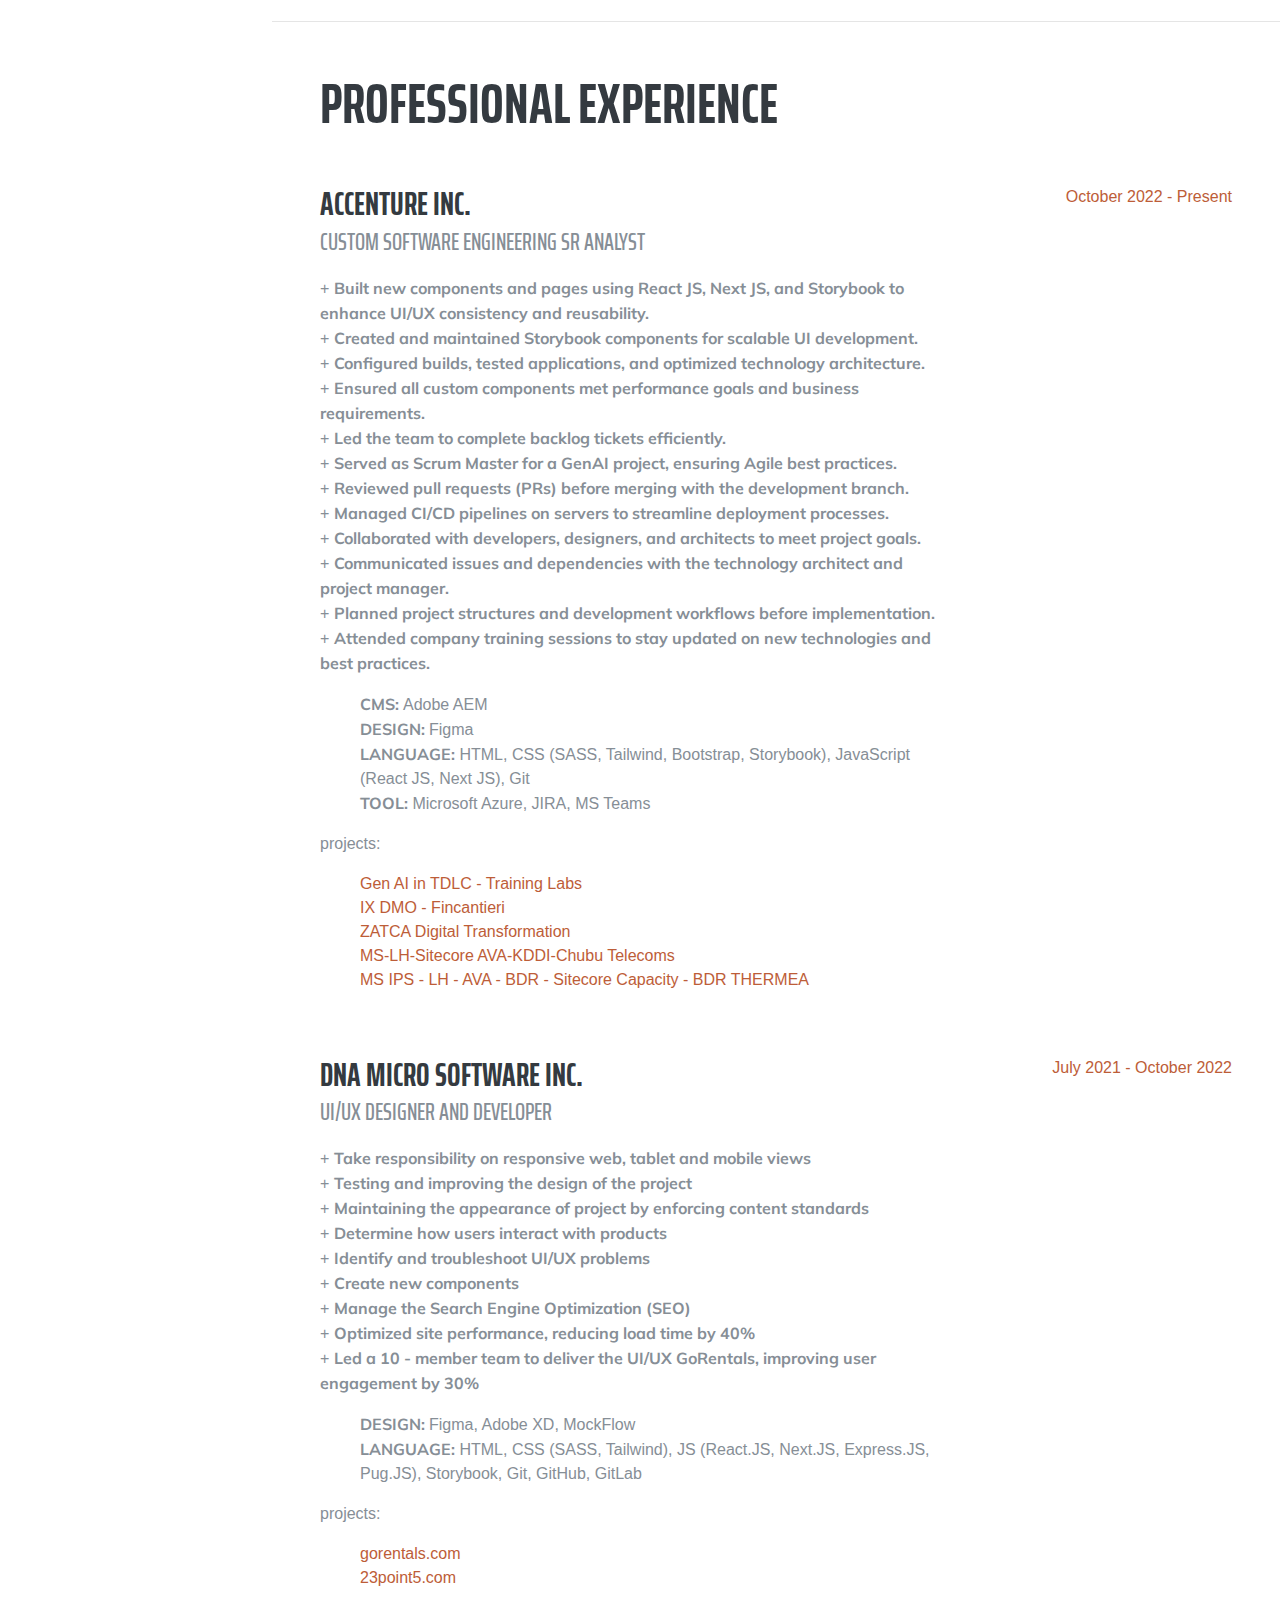
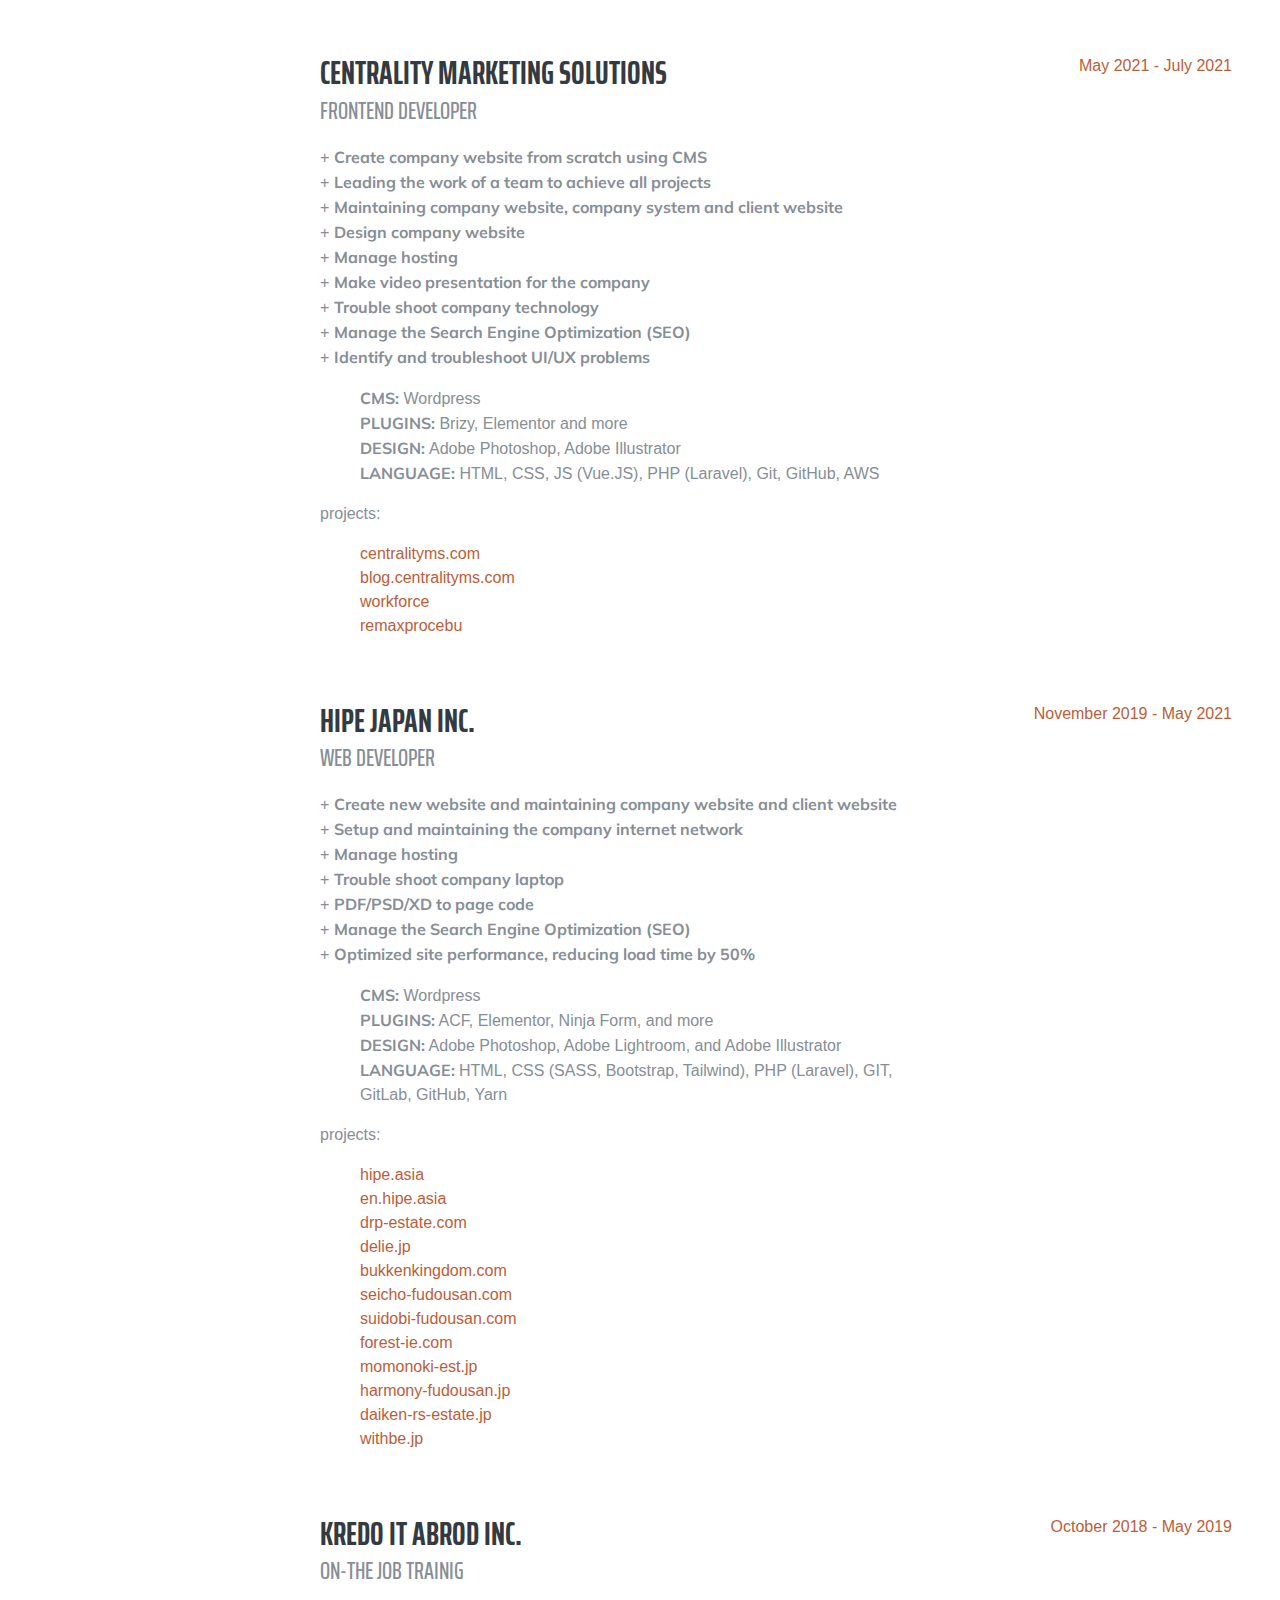
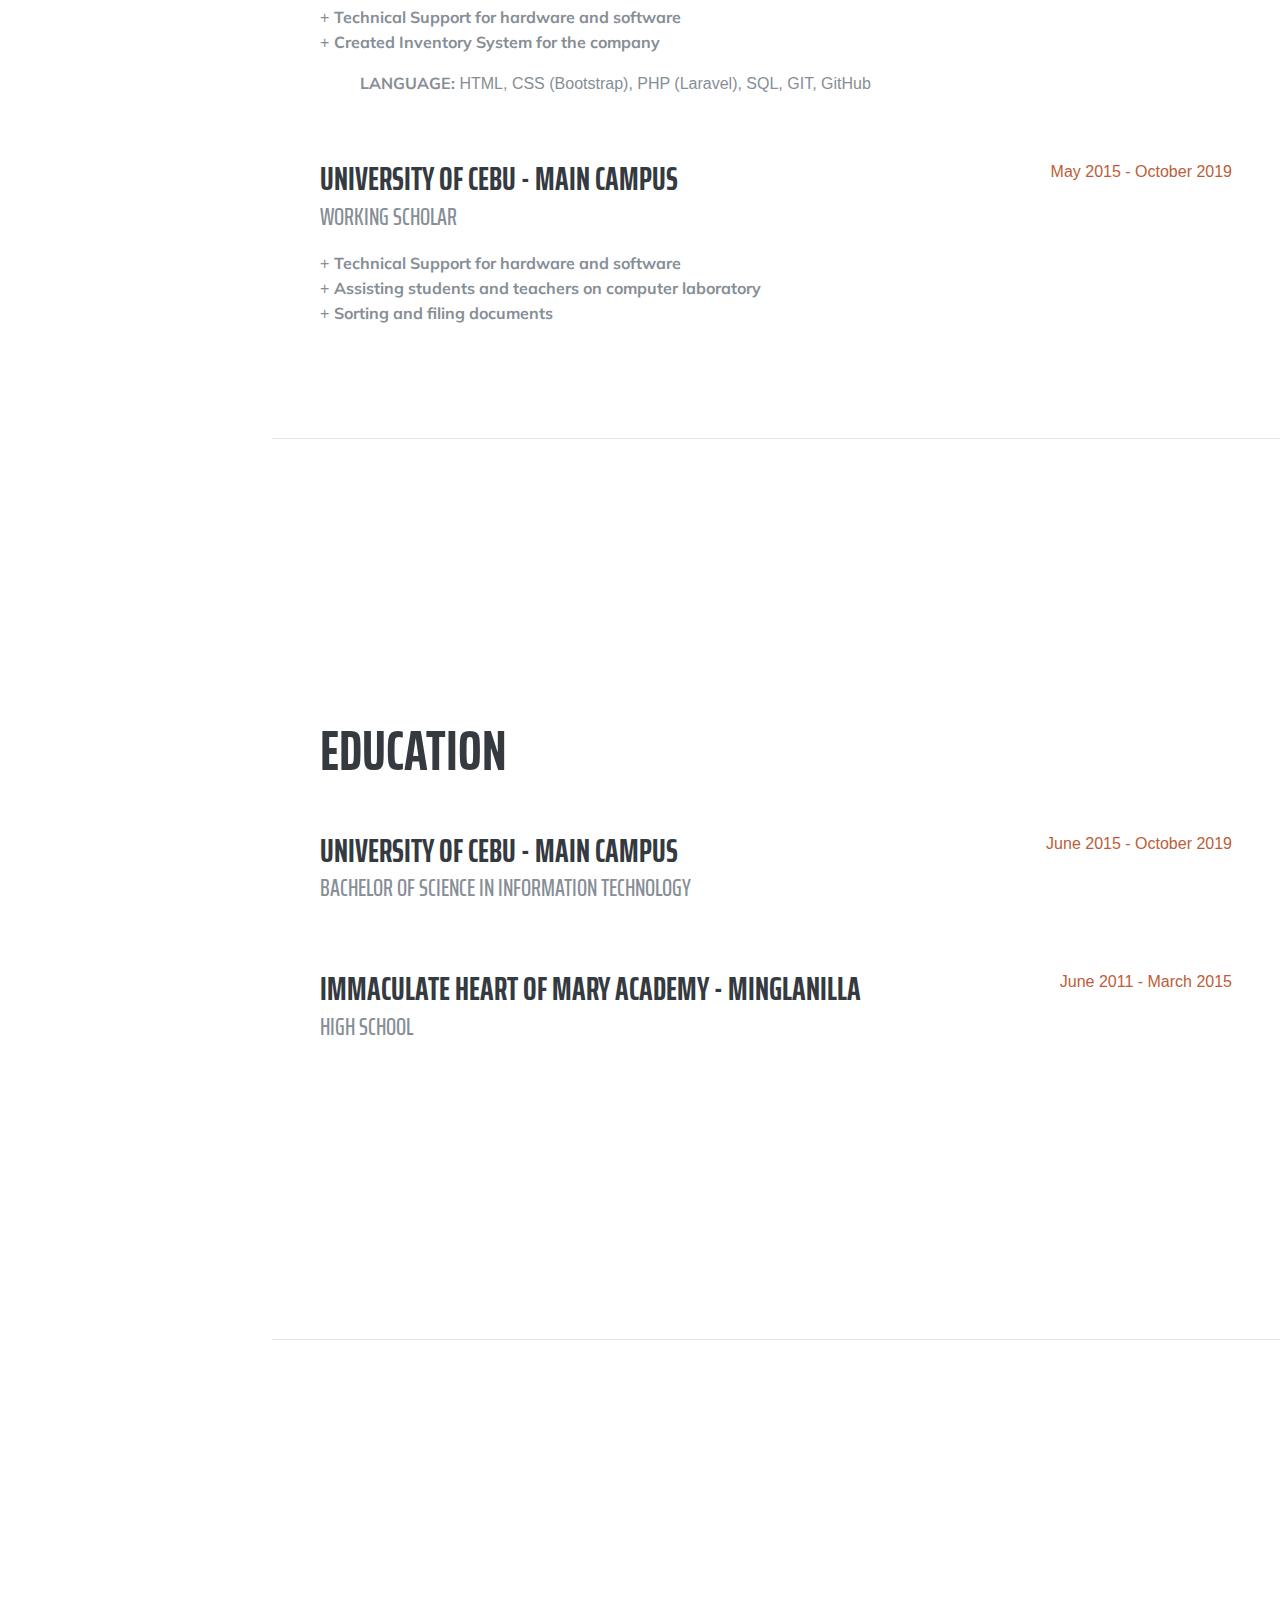
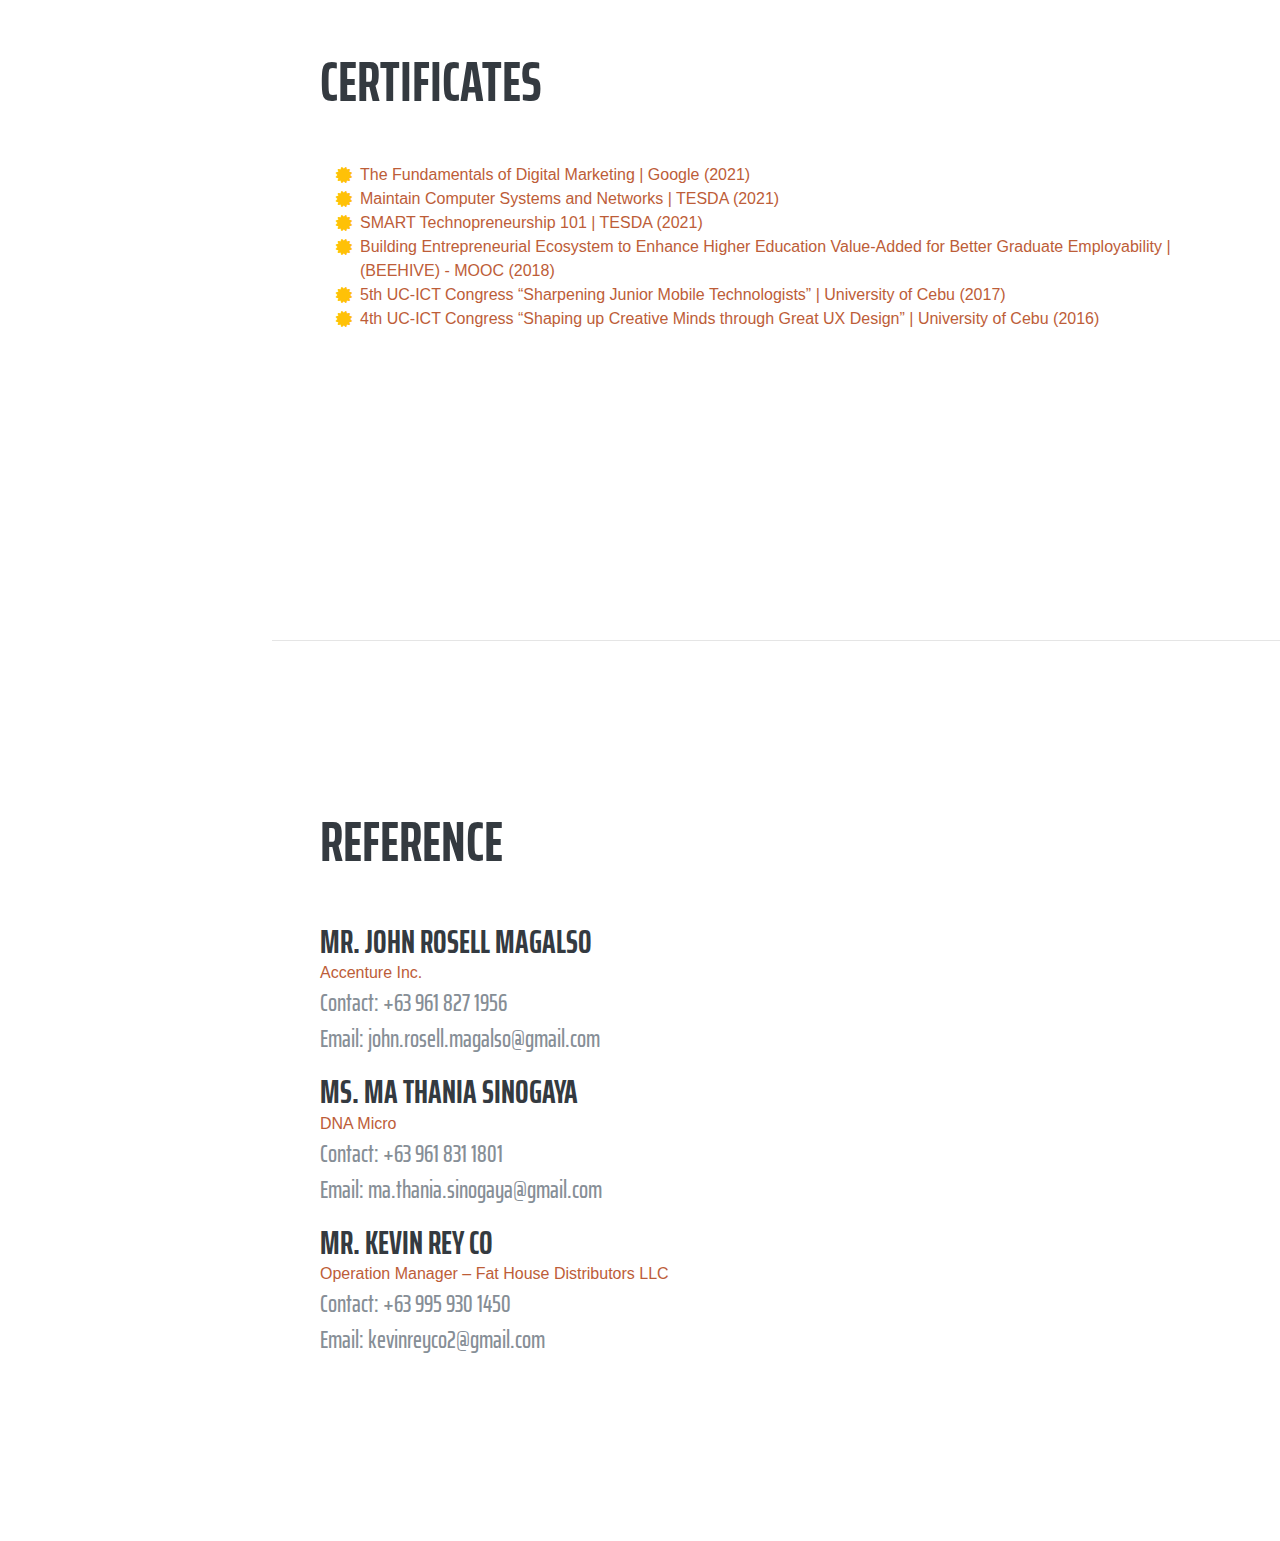
==== commit ff44e864: "resume" ====
--- a/index.html
+++ b/index.html
@@ -447,6 +447,75 @@
       <div class="w-100">
         <h2 class="mb-5">Professional Experience</h2>
 
+        <!-- Accenture Inc. -->
+        <div class="resume-item d-flex flex-column flex-md-row justify-content-between mb-5">
+          <div class="resume-content">
+            <h3 class="mb-0">Accenture Inc.</h3>
+            <div class="subheading mb-3">Custom Software Engineering Sr Analyst</div>
+            <p>
+              + <b>Built new components and pages using React JS, Next JS, and Storybook to enhance UI/UX consistency
+                and reusability.</b>
+              <br />
+              + <b>Created and maintained Storybook components for scalable UI development.</b>
+              <br />
+              + <b>Configured builds, tested applications, and optimized technology architecture.</b>
+              <br />
+              + <b>Ensured all custom components met performance goals and business requirements.</b>
+              <br />
+              + <b>Led the team to complete backlog tickets efficiently.</b>
+              <br />
+              + <b>Served as Scrum Master for a GenAI project, ensuring Agile best practices.</b>
+              <br />
+              + <b>Reviewed pull requests (PRs) before merging with the development branch.</b>
+              <br />
+              + <b>Managed CI/CD pipelines on servers to streamline deployment processes.</b>
+              <br />
+              + <b>Collaborated with developers, designers, and architects to meet project goals.</b>
+              <br />
+              + <b>Communicated issues and dependencies with the technology architect and project manager.</b>
+              <br />
+              + <b>Planned project structures and development workflows before implementation.</b>
+              <br />
+              + <b>Attended company training sessions to stay updated on new technologies and best practices.</b>
+              <br />
+
+            </p>
+            <ul>
+              <li><b>CMS: </b>Adobe AEM</li>
+              <li><b>DESIGN: </b> Figma</li>
+              <li>
+                <b>LANGUAGE:</b>
+                HTML, CSS (SASS, Tailwind, Bootstrap, Storybook), JavaScript (React JS, Next JS), Git
+              </li>
+              <li>
+                <b>TOOL:</b>
+                Microsoft Azure, JIRA, MS Teams
+              </li>
+            </ul>
+            <p>projects:</p>
+            <ul>
+              <li>
+                <a href="#">Gen AI in TDLC - Training Labs</a>
+              </li>
+              <li>
+              </li>
+              <li> <a href="#">IX DMO - Fincantieri</a>
+              </li>
+              <li> <a href="#">ZATCA Digital Transformation</a>
+              </li>
+              <li> <a href="#">MS-LH-Sitecore AVA-KDDI-Chubu Telecoms</a>
+              </li>
+              <li><a href="#">MS IPS - LH - AVA - BDR - Sitecore Capacity - BDR THERMEA</a>
+              </li>
+
+            </ul>
+          </div>
+          <div class="resume-date text-md-right">
+            <span class="text-primary">October 2022 - Present</span>
+          </div>
+        </div>
+        <!-- end Accenture Inc. -->
+
         <!-- DNA Micro Software Inc. -->
         <div class="resume-item d-flex flex-column flex-md-row justify-content-between mb-5">
           <div class="resume-content">
@@ -490,7 +559,7 @@
             </ul>
           </div>
           <div class="resume-date text-md-right">
-            <span class="text-primary">July 2021 - December 2024</span>
+            <span class="text-primary">July 2021 - October 2022</span>
           </div>
         </div>
         <!-- end DNA Micro Software Inc. -->
@@ -790,7 +859,7 @@
           <div class="resume-content">
             <h3 class="mb-0">Mr. John Rosell Magalso
             </h3>
-            <span class="text-primary">DNA Micro</span>
+            <span class="text-primary">Accenture Inc.</span>
             <div class="subheading" style="text-transform: none;">Contact: +63 961 827 1956</div>
             <div class="subheading mb-3" style="text-transform: none;">Email: john.rosell.magalso@gmail.com
             </div>
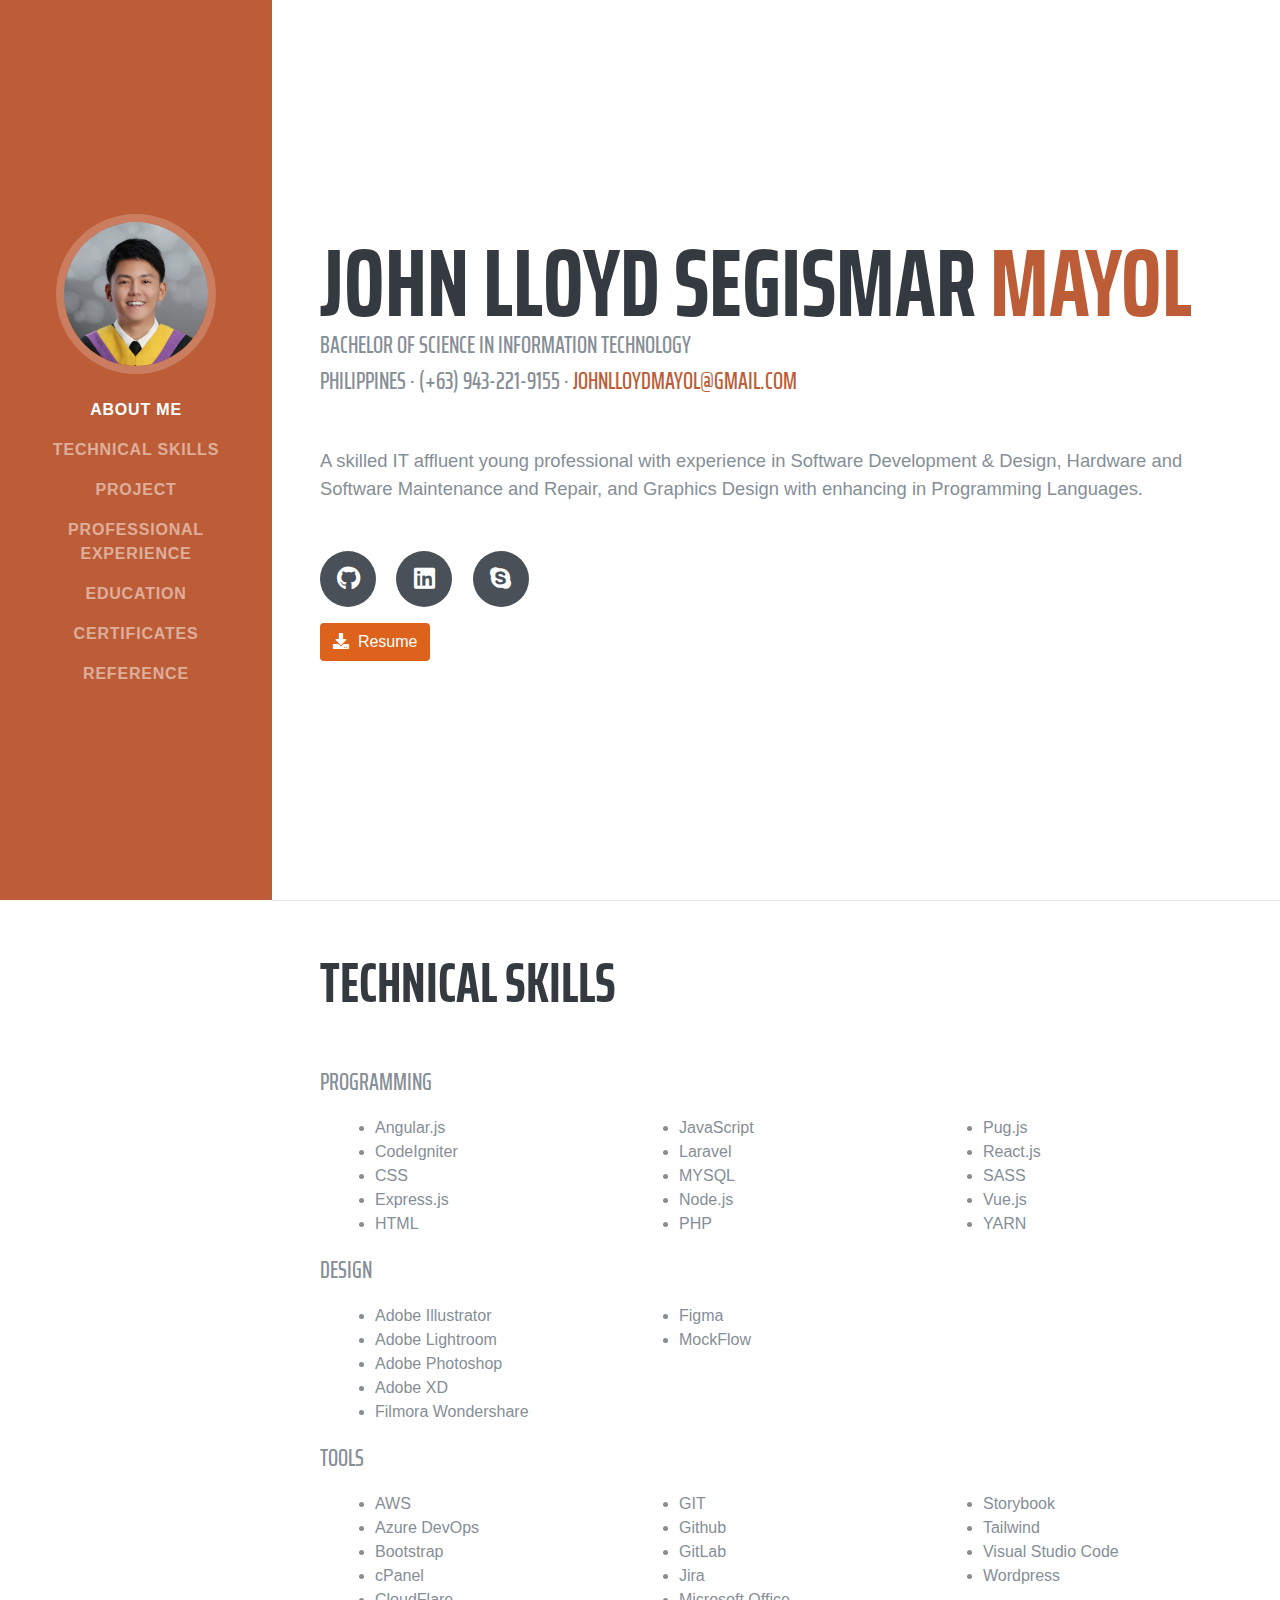
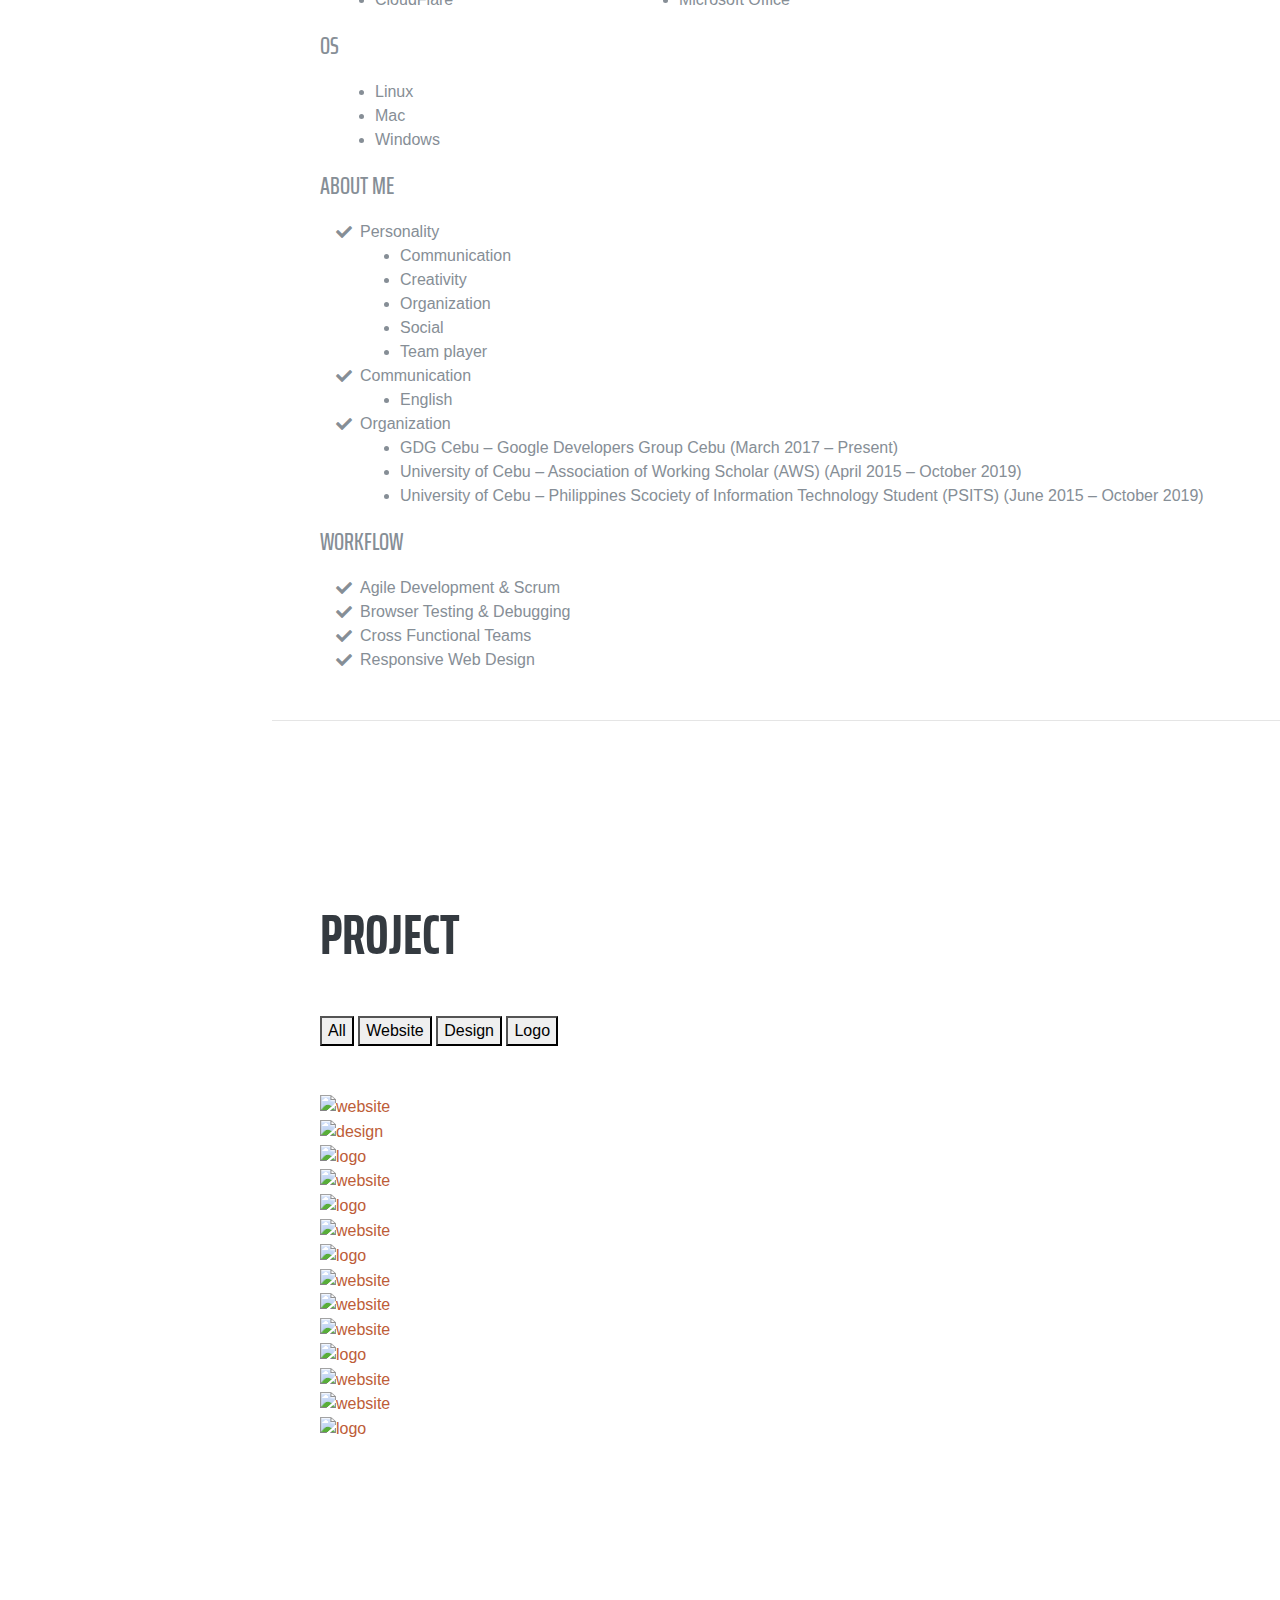
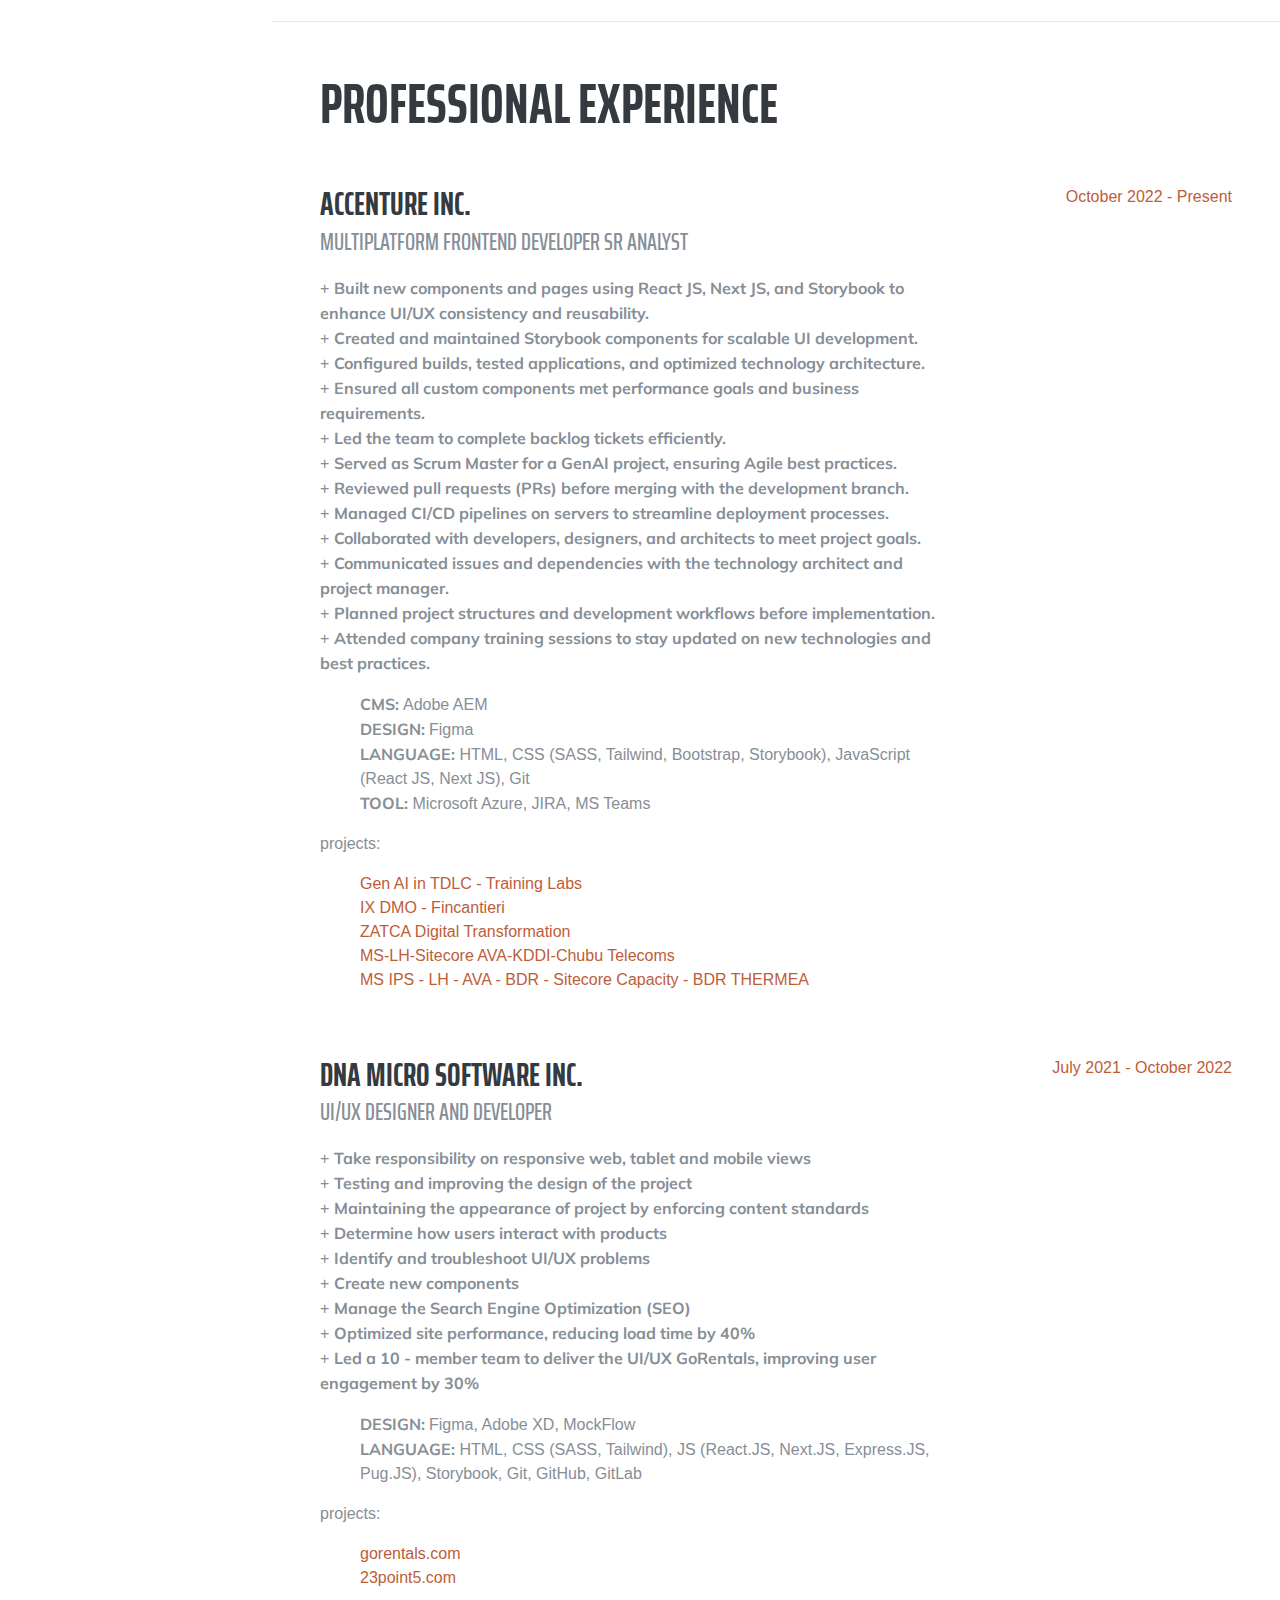
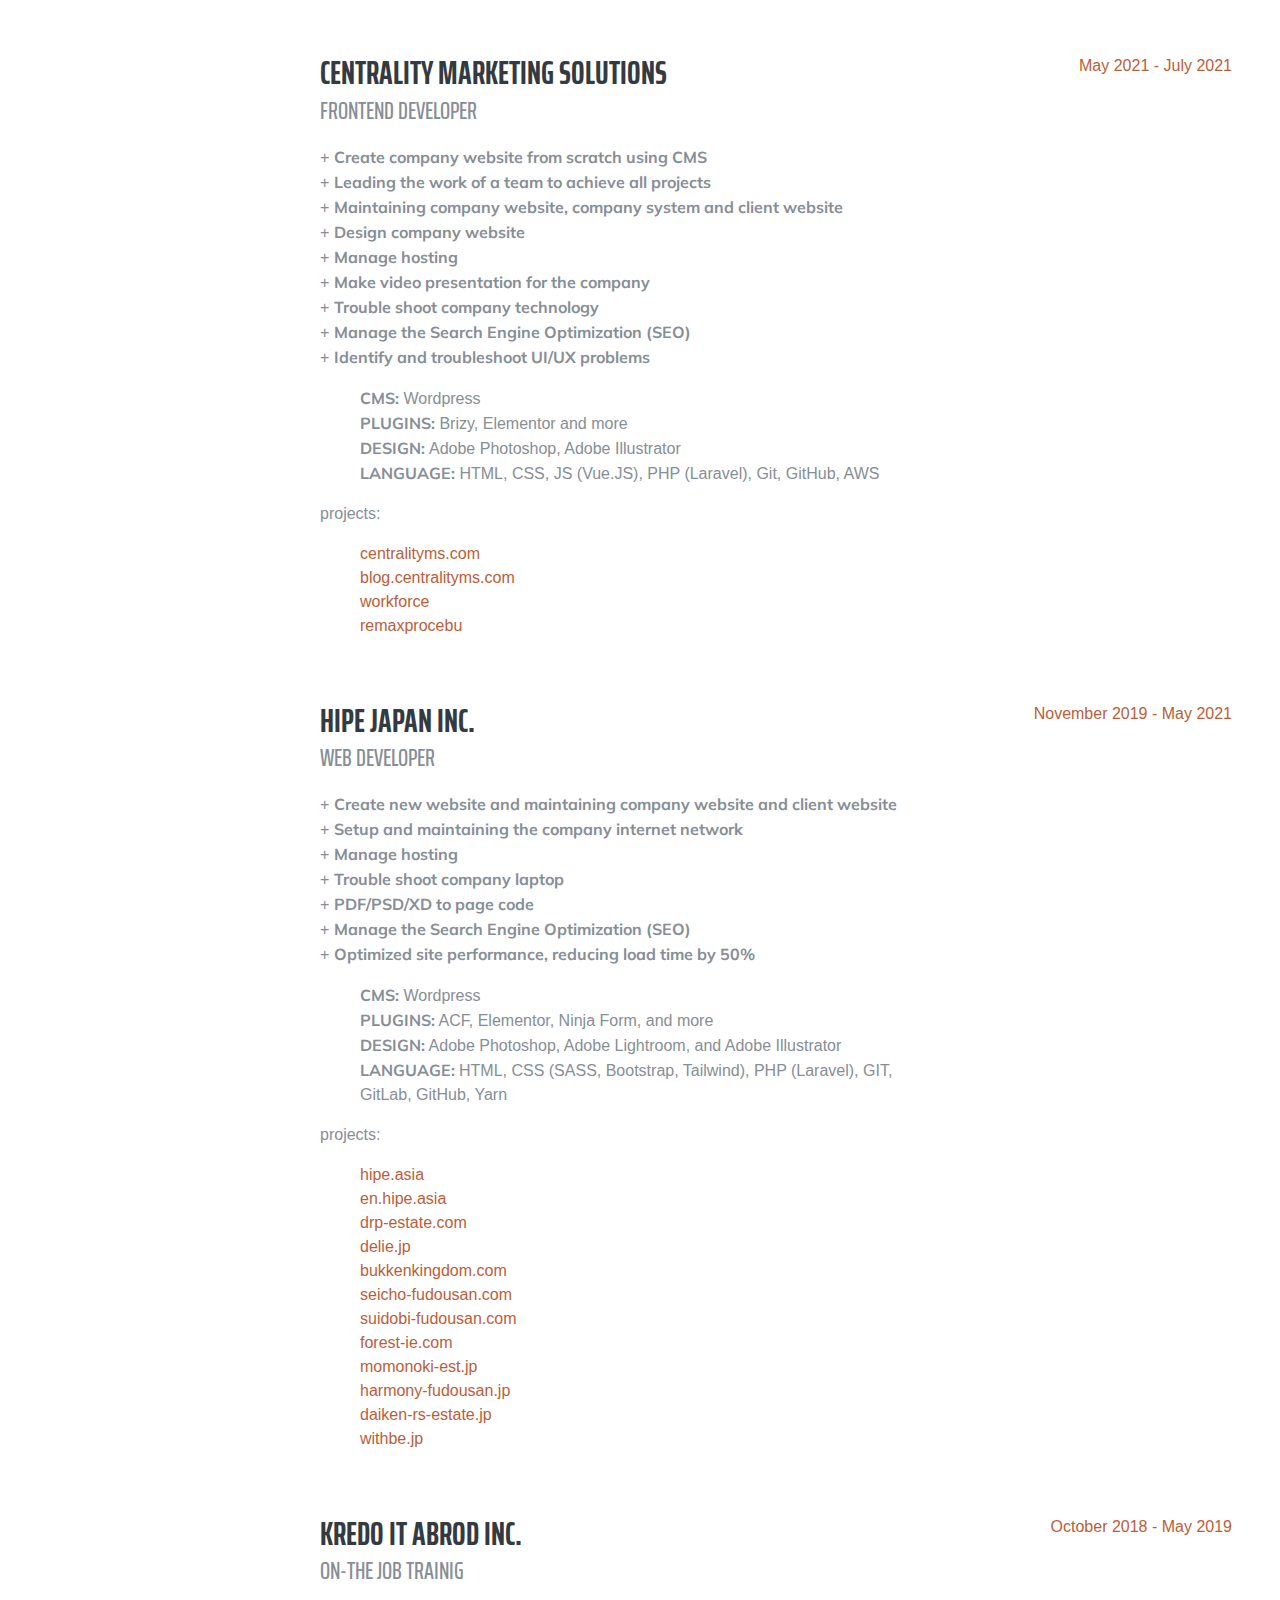
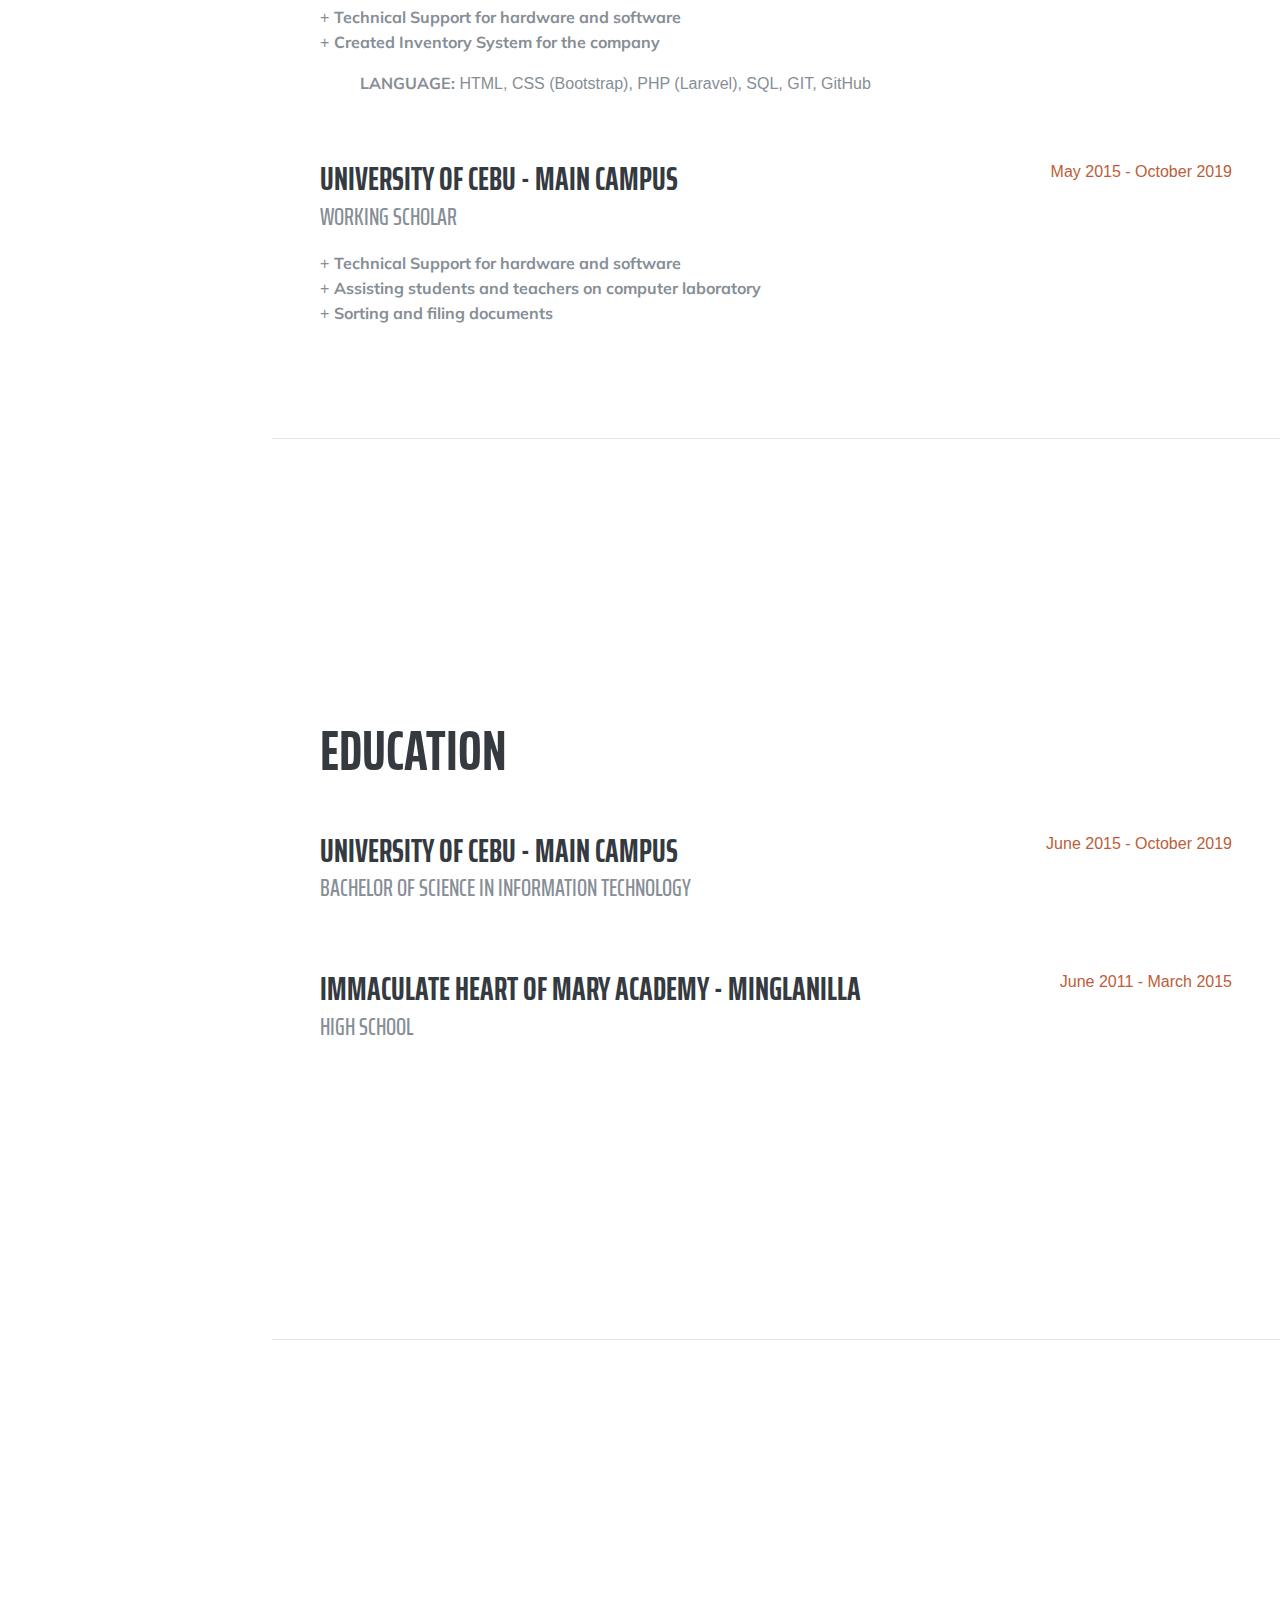
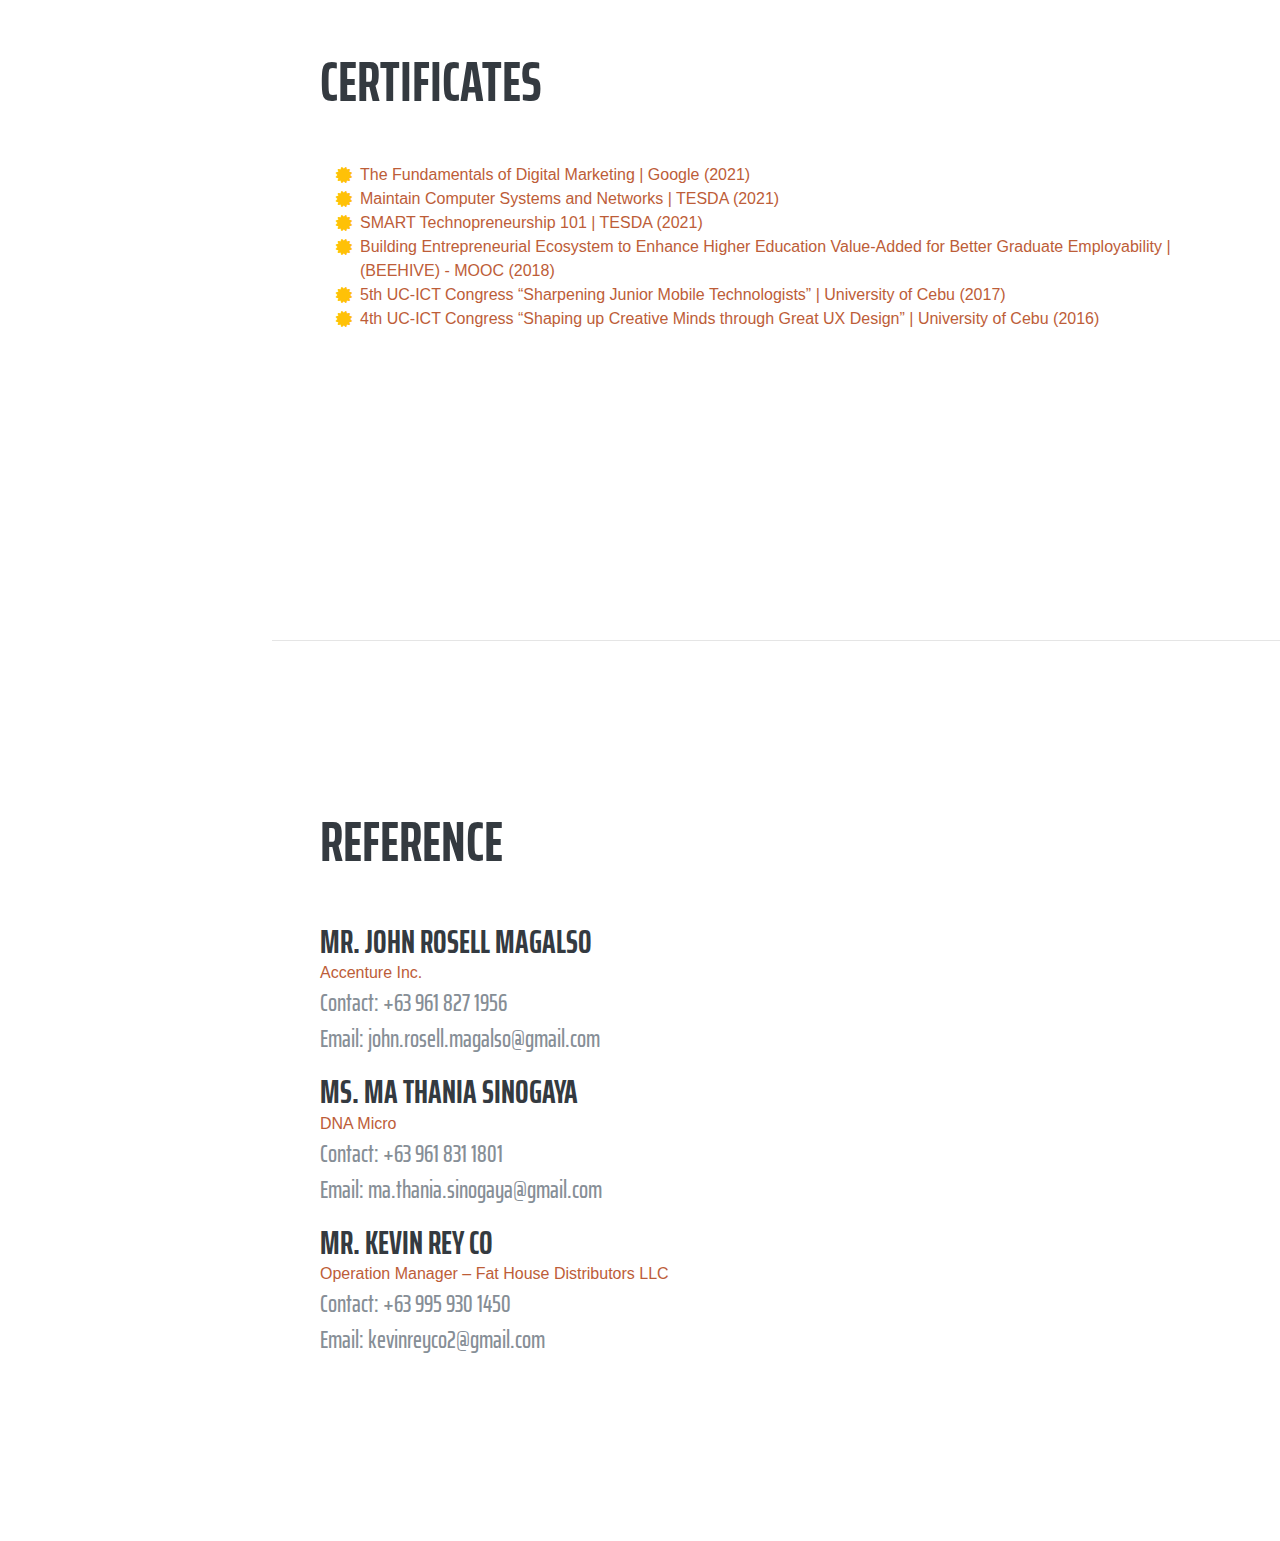
==== commit ae487f14: "resume" ====
--- a/index.html
+++ b/index.html
@@ -451,7 +451,7 @@
         <div class="resume-item d-flex flex-column flex-md-row justify-content-between mb-5">
           <div class="resume-content">
             <h3 class="mb-0">Accenture Inc.</h3>
-            <div class="subheading mb-3">Custom Software Engineering Sr Analyst</div>
+            <div class="subheading mb-3">Multiplatform Frontend Developer Sr Analyst</div>
             <p>
               + <b>Built new components and pages using React JS, Next JS, and Storybook to enhance UI/UX consistency
                 and reusability.</b>
